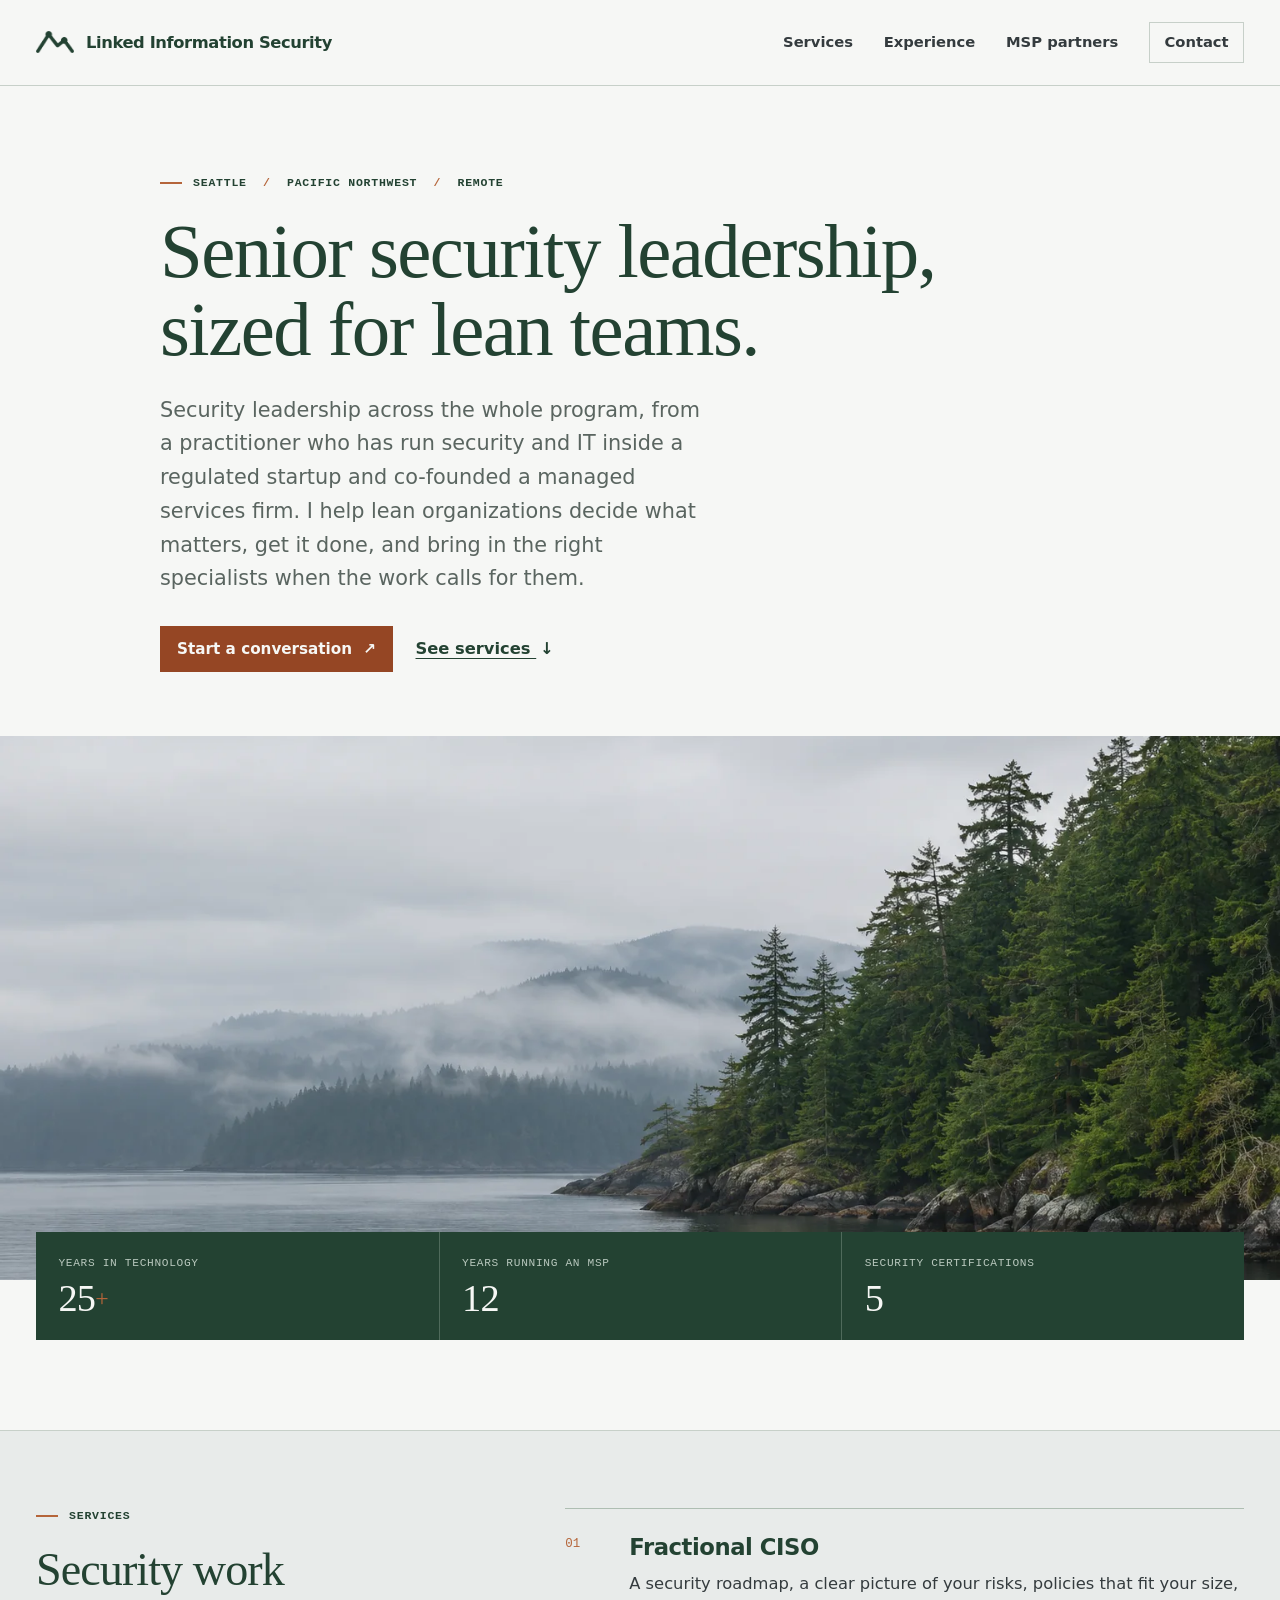
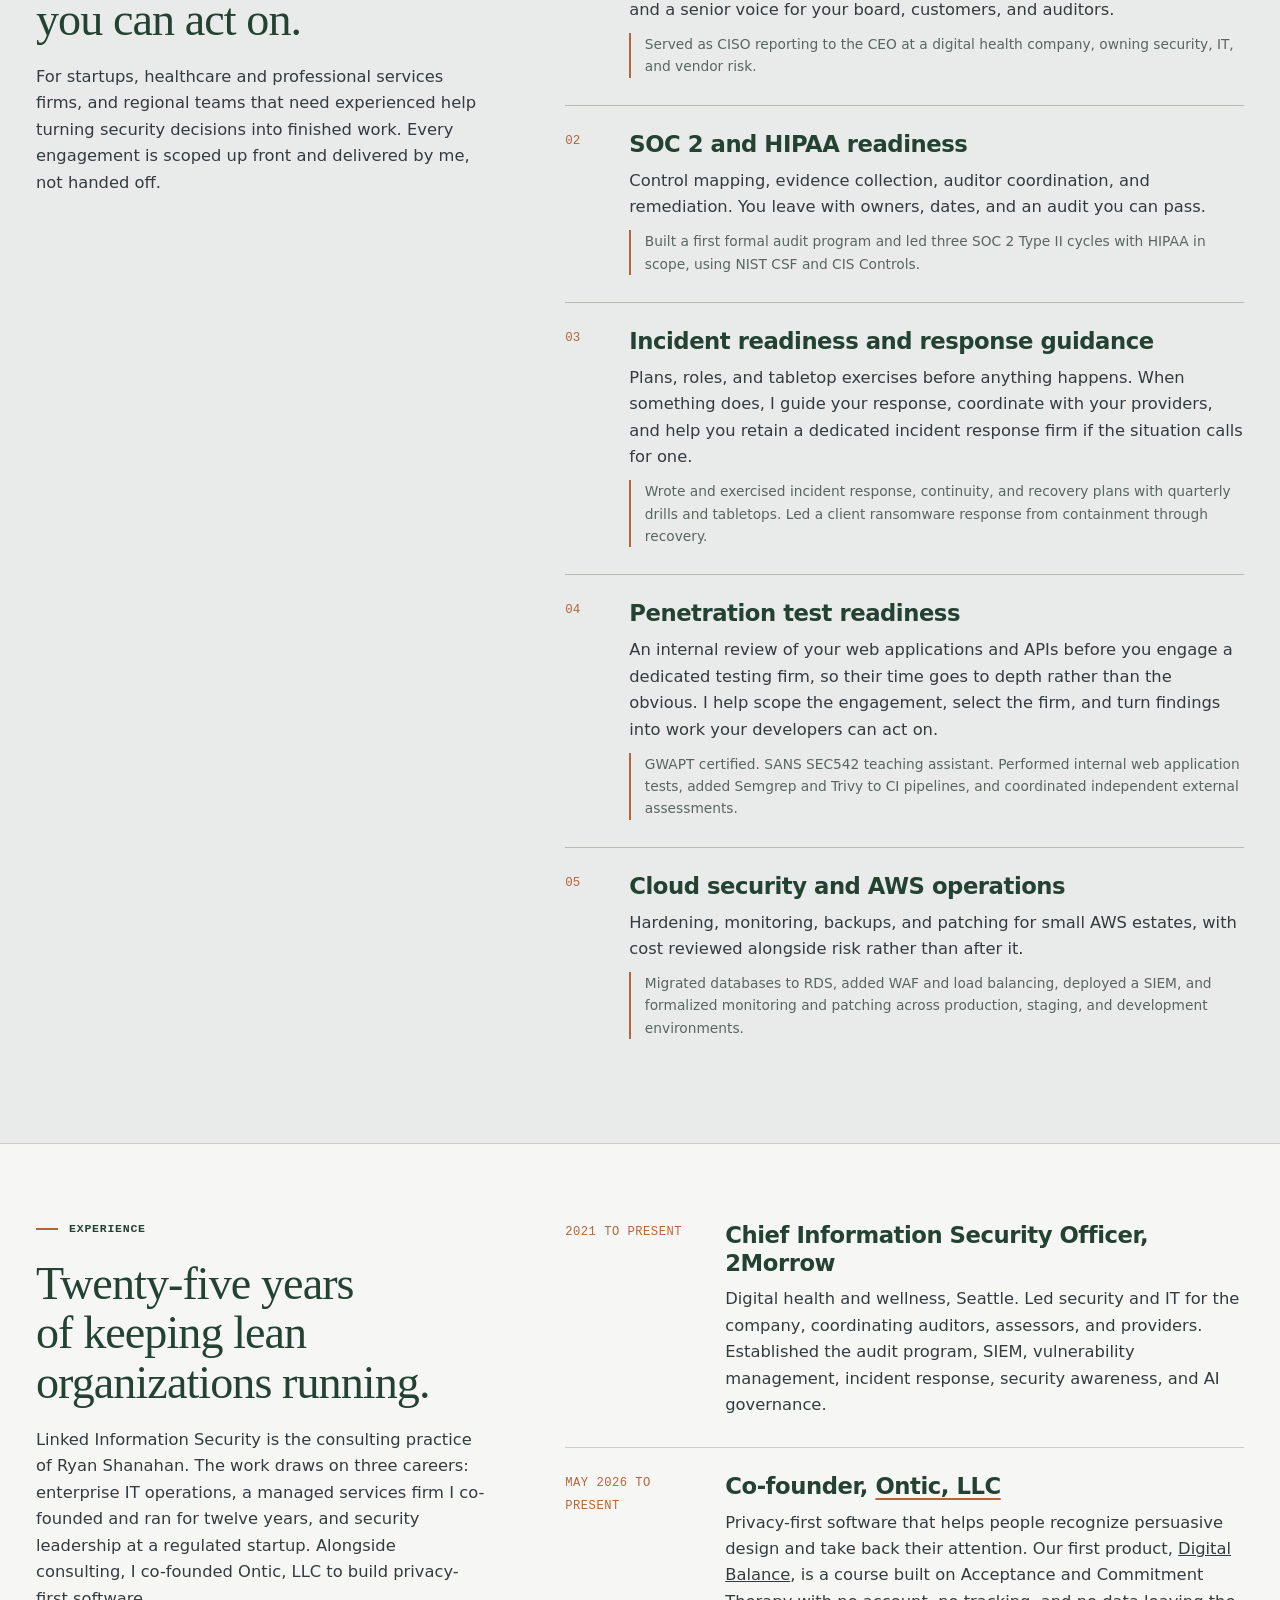
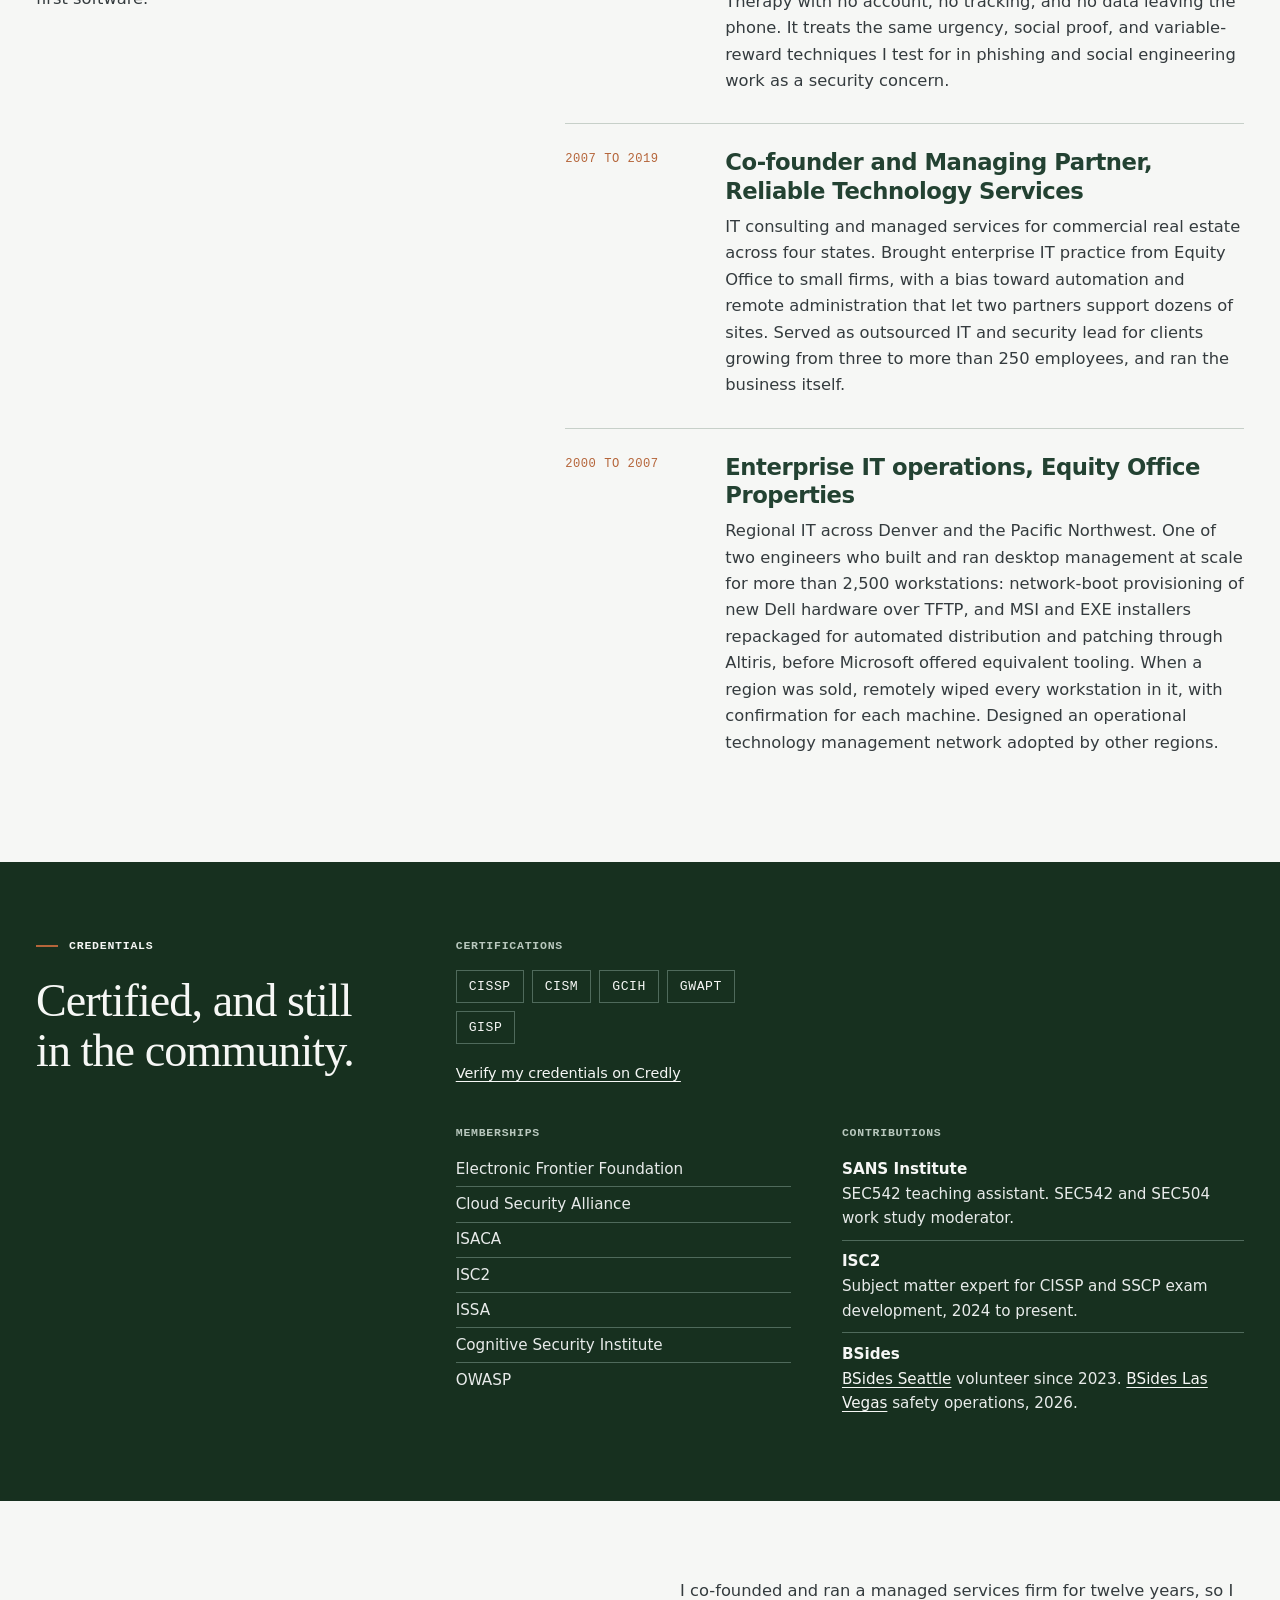
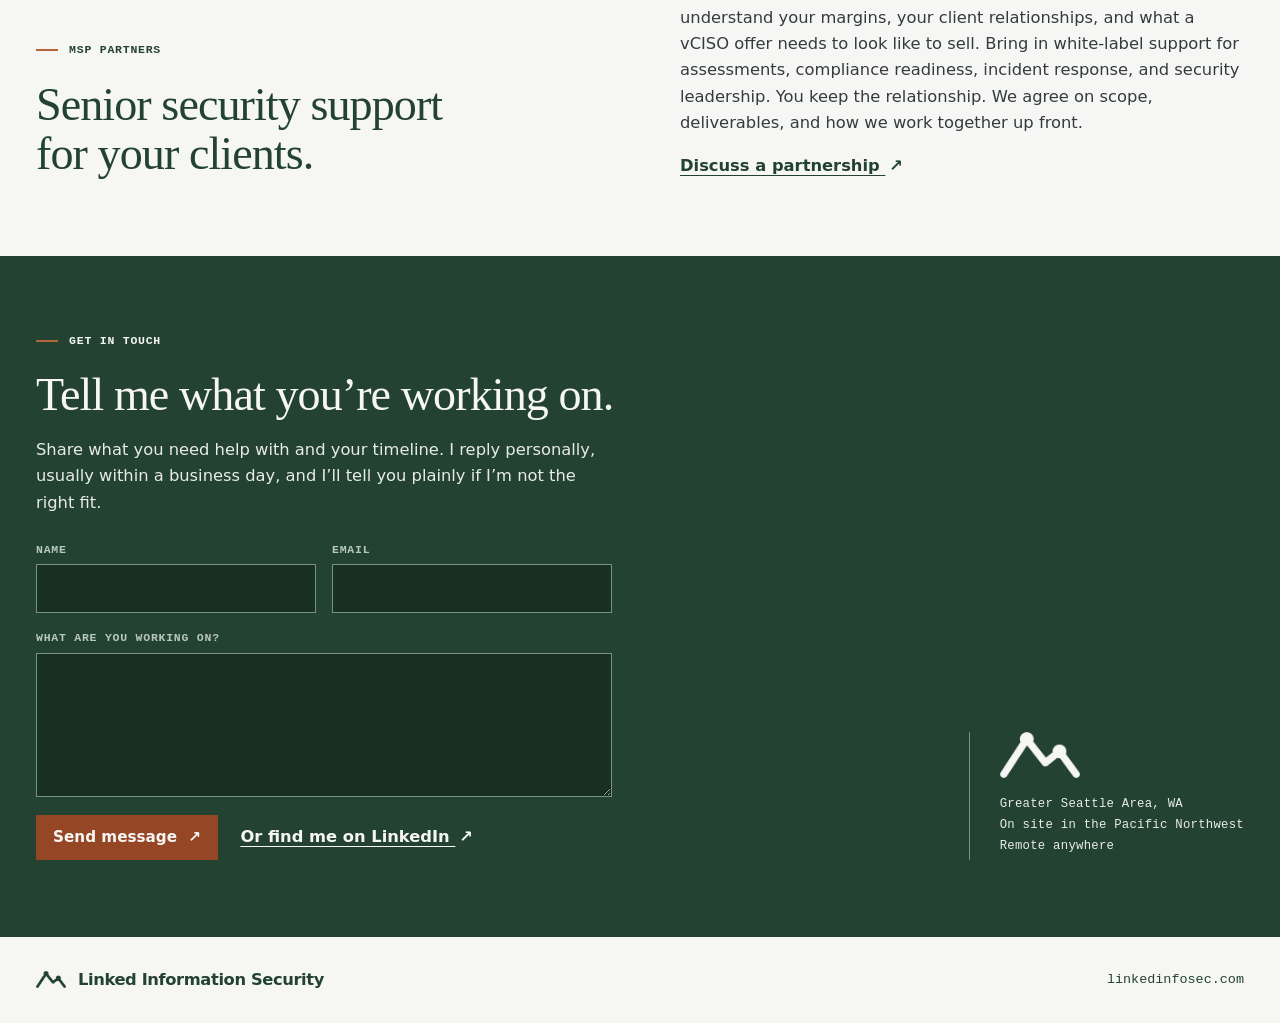
==== public/index.html @ 39cd72d7 "Simplify certifications note to a single Credly link Co-Authored-By: Claude Fable 5.1 <noreply@anthr" ====
<!doctype html>
<html lang="en">
<head>
  <meta charset="utf-8">
  <meta name="viewport" content="width=device-width, initial-scale=1">
  <meta name="theme-color" content="#F6F7F5">
  <title>Linked Information Security | Fractional CISO and Security Consulting, Seattle</title>
  <meta name="description" content="Fractional CISO, SOC 2 and HIPAA readiness, incident readiness, and security program guidance from Ryan Shanahan, a Seattle security leader with 25+ years in technology.">
  <meta property="og:type" content="website">
  <meta property="og:title" content="Linked Information Security">
  <meta property="og:description" content="Senior security leadership, sized for lean teams. Seattle and remote.">
  <link rel="icon" sizes="any" href="favicon.ico">
  <link rel="icon" type="image/png" sizes="32x32" href="assets/favicon-32.png">
  <link rel="stylesheet" href="assets/site.css">
</head>
<body>
  <a class="skip" href="#main">Skip to content</a>
  <header class="site-header">
    <div class="wrap header-inner">
      <a class="wordmark" href="./">
        <img src="assets/cascade-evergreen.png" width="38" height="22" alt="">
        <span>Linked Information Security</span>
      </a>
      <nav aria-label="Main navigation">
        <a href="#services">Services</a>
        <a href="#experience">Experience</a>
        <a href="#msp">MSP partners</a>
        <a class="nav-contact" href="#contact">Contact</a>
      </nav>
    </div>
  </header>

  <main id="main">
    <section class="hero" aria-labelledby="hero-heading">
      <div class="wrap hero-copy">
        <p class="eyebrow"><span aria-hidden="true"></span> Seattle <i>/</i> Pacific Northwest <i>/</i> Remote</p>
        <h1 id="hero-heading">Senior security leadership, sized for lean teams.</h1>
        <p class="lede">Security leadership across the whole program, from a practitioner who has run security and IT inside a regulated startup and co-founded a managed services firm. I help lean organizations decide what matters, get it done, and bring in the right specialists when the work calls for them.</p>
        <div class="hero-actions">
          <a class="button" href="#contact">Start a conversation <span aria-hidden="true">↗</span></a>
          <a class="text-link" href="#services">See services <span aria-hidden="true">↓</span></a>
        </div>
      </div>
      <figure class="hero-image">
        <img src="assets/puget-sound-768.webp"
             srcset="assets/puget-sound-768.webp 768w, assets/puget-sound-1536.webp 1536w"
             sizes="100vw"
             width="1536" height="1024" alt="" fetchpriority="high">
      </figure>
      <dl class="wrap proof" aria-label="Track record">
        <div><dt>Years in technology</dt><dd>25<i>+</i></dd></div>
        <div><dt>Years running an MSP</dt><dd>12</dd></div>
        <div><dt>Security certifications</dt><dd>5</dd></div>
      </dl>
    </section>

    <section class="services-band" id="services" aria-labelledby="services-heading">
      <div class="wrap section-layout">
        <div class="section-intro">
          <p class="eyebrow"><span aria-hidden="true"></span> Services</p>
          <h2 id="services-heading">Security work you can act on.</h2>
          <p>For startups, healthcare and professional services firms, and regional teams that need experienced help turning security decisions into finished work. Every engagement is scoped up front and delivered by me, not handed off.</p>
        </div>
        <ol class="services-list">
          <li>
            <h3>Fractional CISO</h3>
            <p>A security roadmap, a clear picture of your risks, policies that fit your size, and a senior voice for your board, customers, and auditors.</p>
            <p class="basis">Served as CISO reporting to the CEO at a digital health company, owning security, IT, and vendor risk.</p>
          </li>
          <li>
            <h3>SOC 2 and HIPAA readiness</h3>
            <p>Control mapping, evidence collection, auditor coordination, and remediation. You leave with owners, dates, and an audit you can pass.</p>
            <p class="basis">Built a first formal audit program and led three SOC 2 Type II cycles with HIPAA in scope, using NIST CSF and CIS Controls.</p>
          </li>
          <li>
            <h3>Incident readiness and response guidance</h3>
            <p>Plans, roles, and tabletop exercises before anything happens. When something does, I guide your response, coordinate with your providers, and help you retain a dedicated incident response firm if the situation calls for one.</p>
            <p class="basis">Wrote and exercised incident response, continuity, and recovery plans with quarterly drills and tabletops. Led a client ransomware response from containment through recovery.</p>
          </li>
          <li>
            <h3>Penetration test readiness</h3>
            <p>An internal review of your web applications and APIs before you engage a dedicated testing firm, so their time goes to depth rather than the obvious. I help scope the engagement, select the firm, and turn findings into work your developers can act on.</p>
            <p class="basis">GWAPT certified. SANS SEC542 teaching assistant. Performed internal web application tests, added Semgrep and Trivy to CI pipelines, and coordinated independent external assessments.</p>
          </li>
          <li>
            <h3>Cloud security and AWS operations</h3>
            <p>Hardening, monitoring, backups, and patching for small AWS estates, with cost reviewed alongside risk rather than after it.</p>
            <p class="basis">Migrated databases to RDS, added WAF and load balancing, deployed a SIEM, and formalized monitoring and patching across production, staging, and development environments.</p>
          </li>
        </ol>
      </div>
    </section>

    <section class="wrap experience" id="experience" aria-labelledby="experience-heading">
      <div class="section-intro">
        <p class="eyebrow"><span aria-hidden="true"></span> Experience</p>
        <h2 id="experience-heading">Twenty-five years of keeping lean organizations running.</h2>
        <p>Linked Information Security is the consulting practice of Ryan Shanahan. The work draws on three careers: enterprise IT operations, a managed services firm I co-founded and ran for twelve years, and security leadership at a regulated startup. Alongside consulting, I co-founded Ontic, LLC to build privacy-first software.</p>
      </div>
      <ol class="timeline">
        <li>
          <p class="when">2021 to present</p>
          <div>
            <h3>Chief Information Security Officer, 2Morrow</h3>
            <p>Digital health and wellness, Seattle. Led security and IT for the company, coordinating auditors, assessors, and providers. Established the audit program, SIEM, vulnerability management, incident response, security awareness, and AI governance.</p>
          </div>
        </li>
        <li>
          <p class="when">May 2026 to present</p>
          <div>
            <h3>Co-founder, <a href="https://onticllc.com" rel="noopener">Ontic, LLC</a></h3>
            <p>Privacy-first software that helps people recognize persuasive design and take back their attention. Our first product, <a href="https://digitalbalance.app" rel="noopener">Digital Balance</a>, is a course built on Acceptance and Commitment Therapy with no account, no tracking, and no data leaving the phone. It treats the same urgency, social proof, and variable-reward techniques I test for in phishing and social engineering work as a security concern.</p>
          </div>
        </li>
        <li>
          <p class="when">2007 to 2019</p>
          <div>
            <h3>Co-founder and Managing Partner, Reliable Technology Services</h3>
            <p>IT consulting and managed services for commercial real estate across four states. Brought enterprise IT practice from Equity Office to small firms, with a bias toward automation and remote administration that let two partners support dozens of sites. Served as outsourced IT and security lead for clients growing from three to more than 250 employees, and ran the business itself.</p>
          </div>
        </li>
        <li>
          <p class="when">2000 to 2007</p>
          <div>
            <h3>Enterprise IT operations, Equity Office Properties</h3>
            <p>Regional IT across Denver and the Pacific Northwest. One of two engineers who built and ran desktop management at scale for more than 2,500 workstations: network-boot provisioning of new Dell hardware over TFTP, and MSI and EXE installers repackaged for automated distribution and patching through Altiris, before Microsoft offered equivalent tooling. When a region was sold, remotely wiped every workstation in it, with confirmation for each machine. Designed an operational technology management network adopted by other regions.</p>
          </div>
        </li>
      </ol>
    </section>

    <section class="credentials-band" aria-labelledby="credentials-heading">
      <div class="wrap credentials-layout">
        <div>
          <p class="eyebrow"><span aria-hidden="true"></span> Credentials</p>
          <h2 id="credentials-heading">Certified, and still in the community.</h2>
        </div>
        <div class="cred-group">
          <h3>Certifications</h3>
          <ul class="cert-list">
            <li><a href="https://www.credly.com/badges/5b4a6128-ec48-49f2-bc08-ff6a4c8aec06" rel="noopener">CISSP</a></li>
            <li><a href="https://www.credly.com/badges/beb7a7a0-d832-4ff0-a9f7-72cf110f2b2a" rel="noopener">CISM</a></li>
            <li><a href="https://www.credly.com/badges/6c358a1e-0302-4c5b-aba1-588c520c3c6c" rel="noopener">GCIH</a></li>
            <li><a href="https://www.credly.com/badges/09670334-b47d-4747-98f2-a3bb9051fe07" rel="noopener">GWAPT</a></li>
            <li><a href="https://www.credly.com/badges/188cccbd-5099-43b4-8330-964e9f80f8c5" rel="noopener">GISP</a></li>
          </ul>
          <p><a href="https://www.credly.com/users/ryan-shanahan" rel="noopener">Verify my credentials on Credly</a></p>
        </div>
        <div class="cred-group memberships">
          <h3>Memberships</h3>
          <ul class="plain-list">
            <li>Electronic Frontier Foundation</li>
            <li>Cloud Security Alliance</li>
            <li>ISACA</li>
            <li>ISC2</li>
            <li>ISSA</li>
            <li>Cognitive Security Institute</li>
            <li>OWASP</li>
          </ul>
        </div>
        <div class="cred-group">
          <h3>Contributions</h3>
          <ul class="plain-list">
            <li><strong>SANS Institute</strong> SEC542 teaching assistant. SEC542 and SEC504 work study moderator.</li>
            <li><strong>ISC2</strong> Subject matter expert for CISSP and SSCP exam development, 2024 to present.</li>
            <li><strong>BSides</strong> <a href="https://www.bsidesseattle.com" rel="noopener">BSides Seattle</a> volunteer since 2023. <a href="https://bsideslv.org" rel="noopener">BSides Las Vegas</a> safety operations, 2026.</li>
          </ul>
        </div>
      </div>
    </section>

    <section class="wrap partner" id="msp" aria-labelledby="partner-heading">
      <div>
        <p class="eyebrow"><span aria-hidden="true"></span> MSP partners</p>
        <h2 id="partner-heading">Senior security support for your clients.</h2>
      </div>
      <div>
        <p>I co-founded and ran a managed services firm for twelve years, so I understand your margins, your client relationships, and what a vCISO offer needs to look like to sell. Bring in white-label support for assessments, compliance readiness, incident response, and security leadership. You keep the relationship. We agree on scope, deliverables, and how we work together up front.</p>
        <a class="text-link" href="#contact">Discuss a partnership <span aria-hidden="true">↗</span></a>
      </div>
    </section>

    <section class="contact" id="contact" aria-labelledby="contact-heading">
      <div class="wrap contact-inner">
        <div>
          <p class="eyebrow"><span aria-hidden="true"></span> Get in touch</p>
          <h2 id="contact-heading">Tell me what you’re working on.</h2>
          <p>Share what you need help with and your timeline. I reply personally, usually within a business day, and I’ll tell you plainly if I’m not the right fit.</p>
          <form class="contact-form" action="https://formspree.io/f/mbgowwow" method="POST">
            <div class="field-row">
              <label>Name <input type="text" name="name" autocomplete="name" required></label>
              <label>Email <input type="email" name="email" autocomplete="email" required></label>
            </div>
            <label>What are you working on? <textarea name="message" rows="5" required></textarea></label>
            <input type="text" name="_gotcha" class="gotcha" tabindex="-1" autocomplete="off" aria-hidden="true">
            <div class="hero-actions">
              <button class="button" type="submit">Send message <span aria-hidden="true">↗</span></button>
              <a class="text-link" href="https://www.linkedin.com/in/ryan-shanahan" rel="me noopener">Or find me on LinkedIn <span aria-hidden="true">↗</span></a>
            </div>
          </form>
        </div>
        <div class="contact-aside">
          <img src="assets/cascade-reversed.png" alt="" width="80" height="46" loading="lazy">
          <p>Greater Seattle Area, WA<br>On site in the Pacific Northwest<br>Remote anywhere</p>
        </div>
      </div>
    </section>
  </main>

  <footer class="site-footer">
    <div class="wrap footer-inner">
      <a class="wordmark" href="./">
        <img src="assets/cascade-evergreen.png" width="30" height="17" alt="" loading="lazy">
        <span>Linked Information Security</span>
      </a>
      <a class="footer-domain" href="./">linkedinfosec.com</a>
    </div>
  </footer>
</body>
</html>
---- public/assets/site.css ----
:root {
  color-scheme: light;
  --evergreen: #234232;
  --deep: #17301f;
  --basalt: #343b3e;
  --slate: #5a6560;
  --mist: #e8ebea;
  --paper: #f6f7f5;
  --cedar: #b5653a;
  --dark-cedar: #954624;
  --line: #c7d0c9;
  --line-dark: #4f6a5b;
  --serif: "Iowan Old Style", "Palatino Linotype", "Book Antiqua", Palatino, "Source Serif 4", Georgia, serif;
  --sans: "Source Sans 3", "Source Sans Pro", system-ui, sans-serif;
  --mono: "IBM Plex Mono", ui-monospace, SFMono-Regular, Consolas, monospace;
}
*, *::before, *::after { box-sizing: border-box; }
html { scroll-behavior: smooth; }
body {
  margin: 0;
  background: var(--paper);
  color: var(--basalt);
  font: 1.02rem/1.62 var(--sans);
  -webkit-font-smoothing: antialiased;
}
a { color: inherit; }
a:focus-visible { outline: 3px solid var(--dark-cedar); outline-offset: 5px; }
img { display: block; max-width: 100%; }
p, h1, h2, h3, figure, dl, dd, ol, ul { margin: 0; }
ol, ul { padding: 0; list-style: none; }
h1, h2, h3 { color: var(--evergreen); }
h1, h2 { font: 400 1em/1 var(--serif); letter-spacing: -.02em; text-wrap: balance; }
h1 { font-size: clamp(2.9rem, 6vw, 5.4rem); line-height: 1.02; }
h2 { font-size: clamp(2rem, 3.6vw, 3.3rem); line-height: 1.08; }
h3 { font: 650 clamp(1.18rem, 1.9vw, 1.42rem)/1.25 var(--sans); letter-spacing: -.02em; }
section[id] { scroll-margin-top: 1.4rem; }
.wrap { width: min(100% - 4.5rem, 82rem); margin-inline: auto; }
.skip {
  position: absolute;
  z-index: 2;
  inset: .75rem auto auto .75rem;
  padding: .5rem .85rem;
  background: var(--paper);
  transform: translateY(-160%);
}
.skip:focus { transform: none; }

/* Header */
.site-header { border-bottom: 1px solid var(--line); }
.header-inner, .footer-inner {
  min-height: 5.3rem;
  display: flex;
  justify-content: space-between;
  align-items: center;
  gap: 1.25rem;
}
.wordmark {
  display: inline-flex;
  align-items: center;
  gap: .75rem;
  color: var(--evergreen);
  font-weight: 650;
  letter-spacing: -.024em;
  text-decoration: none;
  line-height: 1.17;
}
.wordmark img { flex: none; object-fit: contain; }
nav { display: flex; gap: clamp(.9rem, 2.4vw, 2.1rem); align-items: center; }
nav a { text-decoration: none; font-size: .92rem; font-weight: 600; white-space: nowrap; }
nav a:hover, .footer-domain:hover { text-decoration: underline; text-underline-offset: .28em; }
.nav-contact { border: 1px solid var(--line); padding: .47rem .9rem; }

/* Shared */
.eyebrow {
  display: flex;
  align-items: center;
  gap: .72rem;
  color: var(--evergreen);
  font: 600 .72rem/1.4 var(--mono);
  letter-spacing: .065em;
  text-transform: uppercase;
  margin-bottom: 1.35rem;
}
.eyebrow > span { flex: 0 0 1.35rem; height: 2px; background: var(--cedar); }
.eyebrow i { font-style: normal; color: var(--cedar); padding-inline: .3rem; }
.lede { max-width: 34rem; margin-top: 1.5rem; font-size: clamp(1.08rem, 1.7vw, 1.3rem); color: var(--slate); }
.hero-actions { display: flex; gap: .8rem 1.4rem; flex-wrap: wrap; align-items: center; margin-top: 1.9rem; }
.button {
  display: inline-flex;
  align-items: center;
  gap: .7rem;
  width: max-content;
  padding: .83rem 1.07rem;
  background: var(--dark-cedar);
  color: var(--paper);
  font-size: .95rem;
  font-weight: 650;
  line-height: 1.25;
  text-decoration: none;
}
.button:hover { background: #73341a; }
.text-link { color: var(--evergreen); font-weight: 650; text-underline-offset: .26em; }
.text-link span { display: inline-block; padding-left: .24rem; }
.section-intro p:last-child { margin-top: 1.2rem; max-width: 30rem; }

/* Hero */
.hero { padding-top: clamp(3rem, 7vw, 6rem); }
.hero-copy { max-width: 60rem; padding-bottom: clamp(2.5rem, 5vw, 4rem); }
.hero-image { position: relative; height: clamp(16rem, 44vw, 34rem); background: var(--mist); }
.hero-image img { width: 100%; height: 100%; object-fit: cover; object-position: 66% 55%; }
.proof {
  display: grid;
  grid-template-columns: repeat(3, 1fr);
  margin-top: clamp(-3rem, -5vw, -4.5rem);
  position: relative;
  background: var(--evergreen);
  color: var(--paper);
}
.proof > div { padding: 1.5rem 1.4rem 1.4rem; border-left: 1px solid var(--line-dark); }
.proof > div:first-child { border-left: 0; }
.proof dt { font: 500 .7rem/1.4 var(--mono); letter-spacing: .06em; text-transform: uppercase; color: #b9c8be; }
.proof dd { margin-top: .5rem; font: 400 clamp(1.9rem, 3vw, 2.7rem)/1 var(--serif); letter-spacing: -.02em; }
.proof i { font-style: normal; color: var(--cedar); font-size: .62em; vertical-align: .22em; }

/* Services */
.services-band { margin-top: clamp(3.5rem, 7vw, 6rem); border-block: 1px solid var(--line); background: var(--mist); }
.section-layout { display: grid; grid-template-columns: .8fr 1.2fr; gap: clamp(2rem, 6vw, 6.25rem); padding-block: clamp(3rem, 6vw, 5.5rem); }
.section-layout .section-intro { position: sticky; top: 2rem; align-self: start; }
.services-list { counter-reset: svc; }
.services-list li {
  counter-increment: svc;
  display: grid;
  grid-template-columns: 3rem 1fr;
  column-gap: 1rem;
  border-top: 1px solid #aebeb2;
  padding-block: 1.5rem 1.7rem;
}
.services-list li::before {
  content: counter(svc, decimal-leading-zero);
  grid-row: 1 / span 3;
  font: 500 .78rem/1.9 var(--mono);
  color: var(--cedar);
}
.services-list p { margin-top: .6rem; }
.basis { font-size: .86rem; color: var(--slate); border-left: 2px solid var(--cedar); padding-left: .85rem; margin-top: .9rem; }

/* Experience */
.experience { padding-block: clamp(3rem, 6vw, 5.5rem); display: grid; grid-template-columns: .8fr 1.2fr; gap: clamp(2rem, 6vw, 6.25rem); }
.timeline li { display: grid; grid-template-columns: 8.5rem 1fr; gap: 1rem 1.5rem; border-top: 1px solid var(--line); padding-block: 1.5rem 1.8rem; }
.timeline li:first-child { border-top: 0; padding-top: 0; }
.when { font: 500 .76rem/1.9 var(--mono); letter-spacing: .04em; color: var(--cedar); text-transform: uppercase; }
.timeline div p { margin-top: .55rem; }

/* Credentials */
.credentials-band { background: var(--deep); color: var(--mist); }
.credentials-layout { display: grid; grid-template-columns: 1.1fr 1fr 1.2fr; gap: 2.5rem clamp(2rem, 4vw, 4rem); padding-block: clamp(3rem, 6vw, 5rem); align-items: start; }
.credentials-band .eyebrow, .credentials-band h2, .credentials-band h3 { color: var(--paper); }
.cred-group h3 { font: 600 .72rem/1.4 var(--mono); letter-spacing: .065em; text-transform: uppercase; color: #b9c8be; margin-bottom: 1rem; }
.cert-list { display: flex; flex-wrap: wrap; gap: .5rem; }
.cert-list li { font: 500 .82rem/1 var(--mono); border: 1px solid var(--line-dark); letter-spacing: .04em; }
.cert-list a { display: block; padding: .55rem .75rem; text-decoration: none; }
.cert-list a:hover { background: var(--evergreen); }
.cred-group > p { margin-top: 1.1rem; font-size: .9rem; color: #b9c8be; }
.plain-list li { padding-block: .55rem; border-top: 1px solid var(--line-dark); font-size: .95rem; }
.plain-list li:first-child { border-top: 0; padding-top: 0; }
.plain-list strong { display: block; color: var(--paper); font-weight: 650; }
.memberships { grid-column: 2; }
.memberships li { padding-block: .3rem; }
.credentials-band a { color: var(--paper); text-underline-offset: .22em; }
.timeline h3 a { text-decoration-color: var(--cedar); text-underline-offset: .18em; }

/* Partners */
.partner { display: grid; grid-template-columns: 1fr 1fr; gap: 1.8rem 5rem; align-items: end; padding-block: clamp(3rem, 6vw, 5.5rem); }
.partner p:not(.eyebrow) { margin-bottom: 1rem; max-width: 36rem; }

/* Contact */
.contact { background: var(--evergreen); color: var(--mist); }
.contact-inner { display: grid; grid-template-columns: 1fr auto; align-items: end; gap: 2.25rem; padding-block: clamp(3rem, 6vw, 5.5rem); }
.contact .eyebrow, .contact h2, .contact .text-link { color: var(--paper); }
.contact h2 { text-wrap: initial; }
.contact p:not(.eyebrow) { max-width: 35rem; margin-top: 1.05rem; }
.contact .button:focus-visible, .contact .text-link:focus-visible { outline-color: var(--paper); }
.contact-form { margin-top: 1.6rem; max-width: 36rem; }
.contact-form label { display: block; font: 600 .72rem/1.4 var(--mono); letter-spacing: .065em; text-transform: uppercase; color: #b9c8be; }
.contact-form .field-row { display: grid; grid-template-columns: 1fr 1fr; gap: 1rem; }
.contact-form input, .contact-form textarea {
  display: block;
  width: 100%;
  margin: .4rem 0 1.1rem;
  padding: .7rem .8rem;
  border: 1px solid #799187;
  border-radius: 0;
  background: var(--deep);
  color: var(--paper);
  font: 1rem/1.5 var(--sans);
}
.contact-form input:focus-visible, .contact-form textarea:focus-visible { outline: 3px solid var(--cedar); outline-offset: 2px; }
.contact-form textarea { resize: vertical; }
.contact-form .button { border: 0; cursor: pointer; font-family: inherit; }
.contact-form .hero-actions { margin-top: .4rem; }
.gotcha { position: absolute; left: -9999px; }
.contact-aside { border-left: 1px solid #799187; padding-left: 1.85rem; padding-bottom: .2rem; }
.contact-aside p { font: 500 .77rem/1.7 var(--mono); letter-spacing: .02em; margin-top: 1rem; }

/* Footer */
.footer-inner { min-height: 5.35rem; }
.footer-domain { color: var(--evergreen); font: 500 .84rem var(--mono); text-decoration: none; }

/* Error page */
.error-page { min-height: 70vh; display: grid; align-items: center; padding-block: 3rem; }
.error-page .button { margin-top: 1.4rem; }
.error-code { margin-top: 2rem; }

@media (max-width: 900px) {
  .wrap { width: calc(100% - 2.75rem); }
  .section-layout, .experience, .credentials-layout { grid-template-columns: 1fr; }
  .memberships { grid-column: auto; }
  .section-layout .section-intro { position: static; }
  .section-intro h2 { text-wrap: initial; }
  .partner { gap: 1.5rem; }
  .contact-inner { grid-template-columns: 1fr; align-items: start; }
  .contact-form .field-row { grid-template-columns: 1fr; gap: 0; }
  .contact-aside { border-left: 0; border-top: 1px solid #799187; padding: 1.25rem 0 0; }
  .contact-aside img { width: 54px; height: auto; }
}
@media (max-width: 600px) {
  .wrap { width: calc(100% - 2rem); }
  .header-inner { display: grid; gap: .85rem; padding-block: .9rem; }
  nav { gap: 1.25rem; flex-wrap: wrap; }
  .nav-contact { padding: 0; border: 0; }
  .hero h1 { font-size: clamp(2.5rem, 11vw, 3.2rem); }
  .proof { grid-template-columns: 1fr; margin-top: -2rem; }
  .proof > div { border-left: 0; border-top: 1px solid var(--line-dark); }
  .proof > div:first-child { border-top: 0; }
  .services-list li { grid-template-columns: 2.2rem 1fr; }
  .timeline li { grid-template-columns: 1fr; gap: .25rem; }
  .partner { grid-template-columns: 1fr; }
  .footer-inner { display: grid; align-content: center; gap: .5rem; padding-block: 1rem; }
}
@media (prefers-reduced-motion: reduce) { html { scroll-behavior: auto; } }
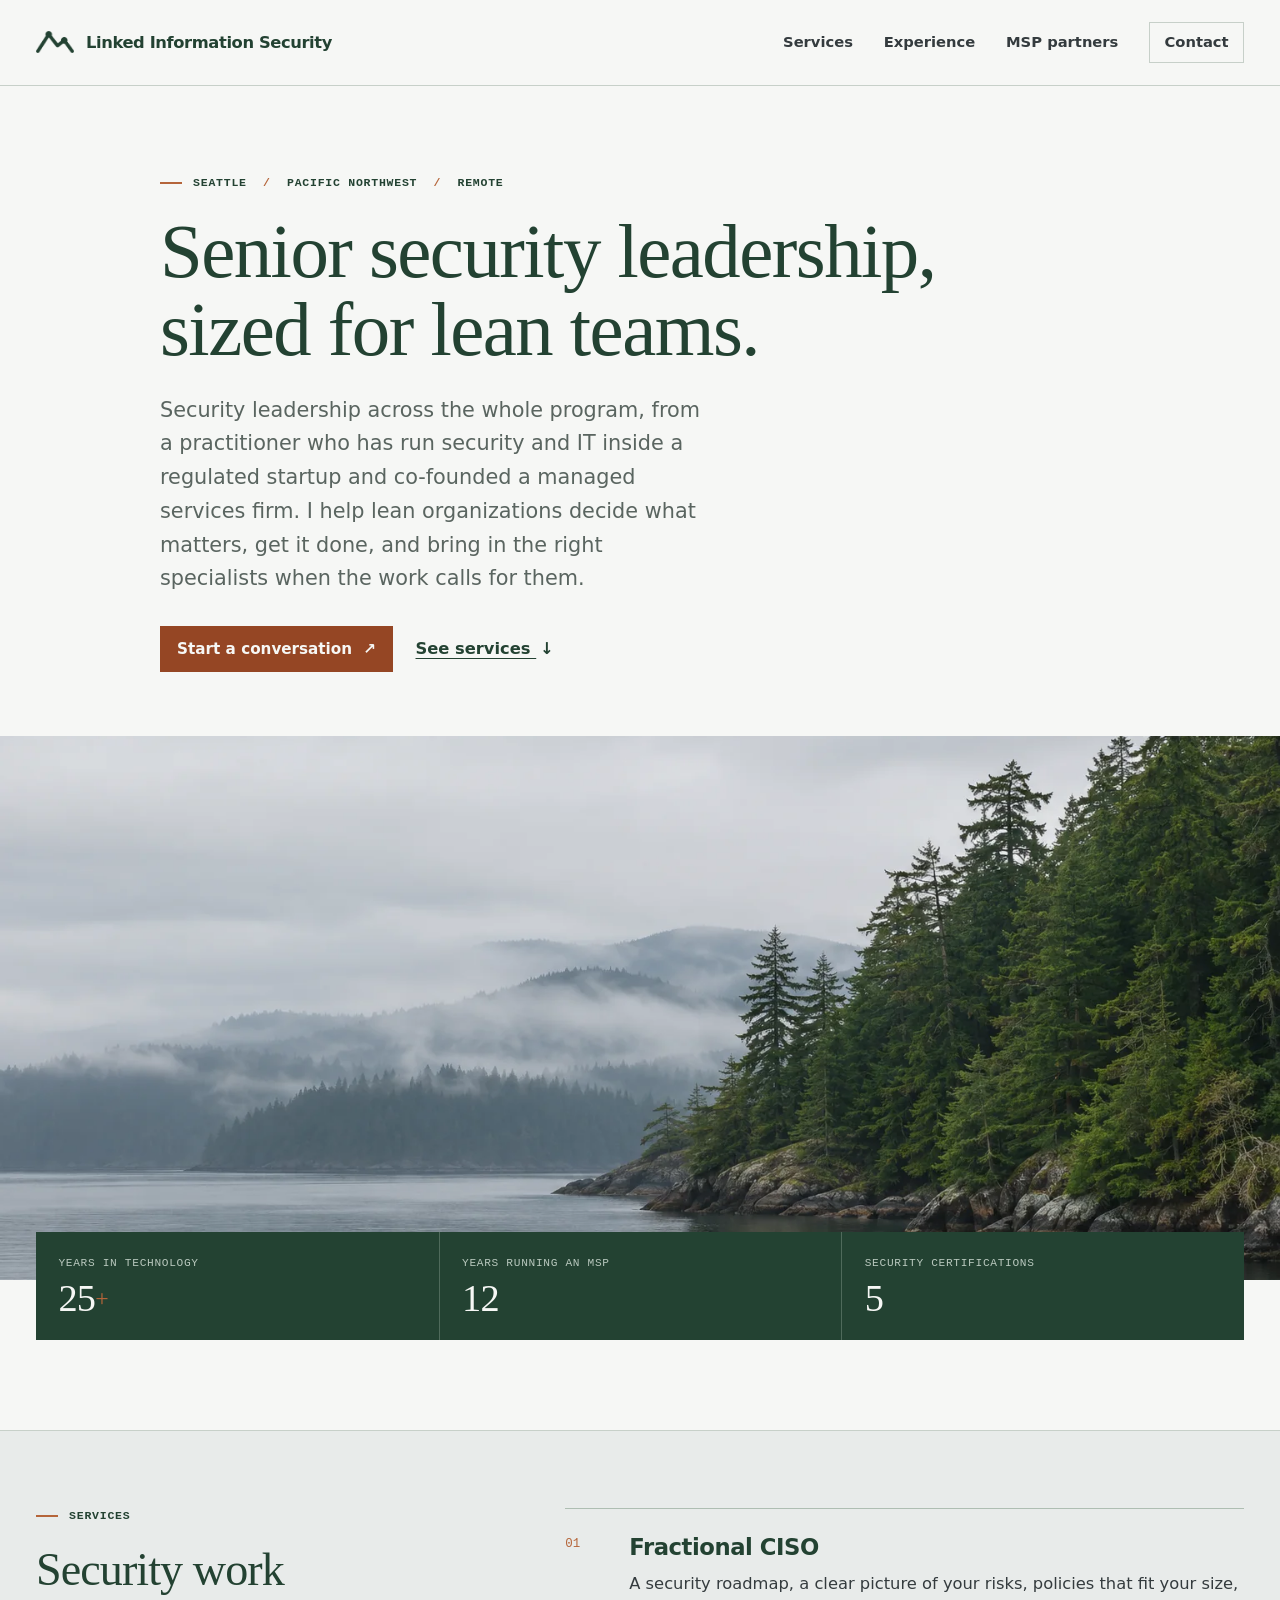
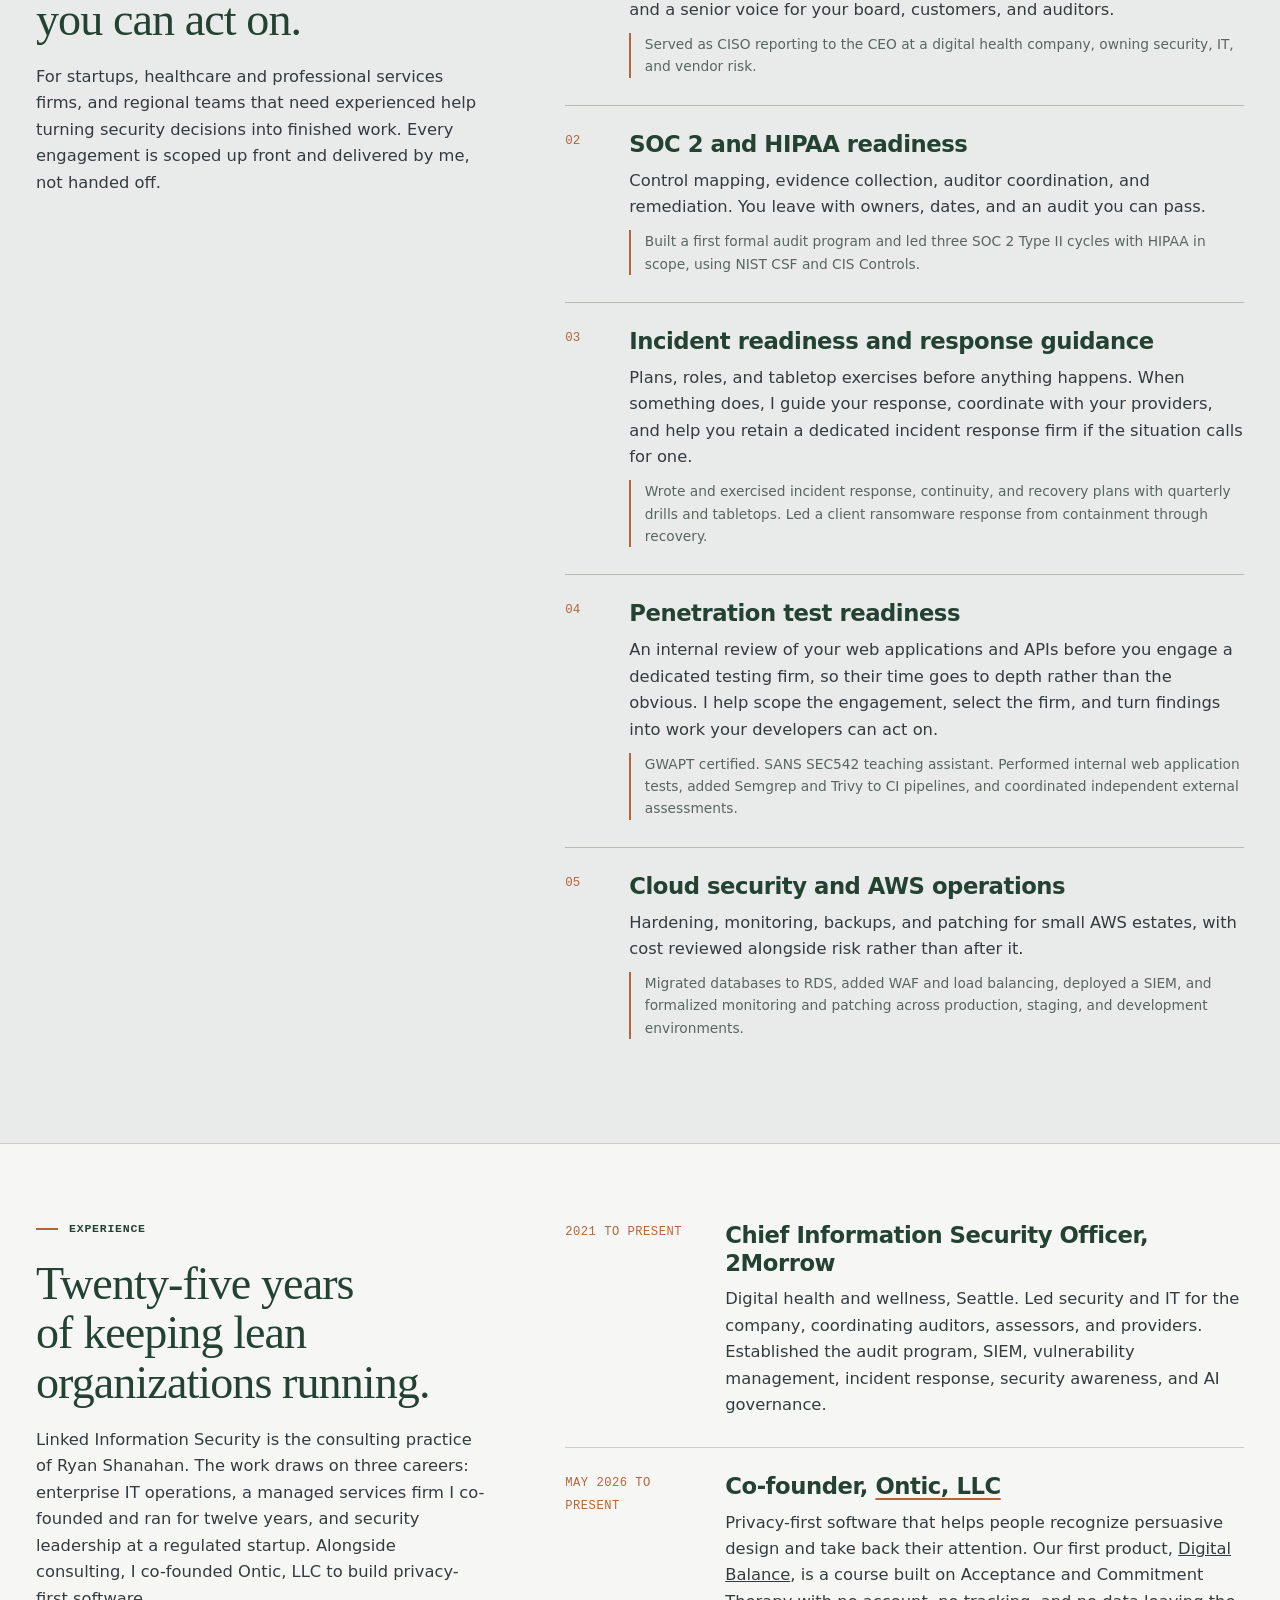
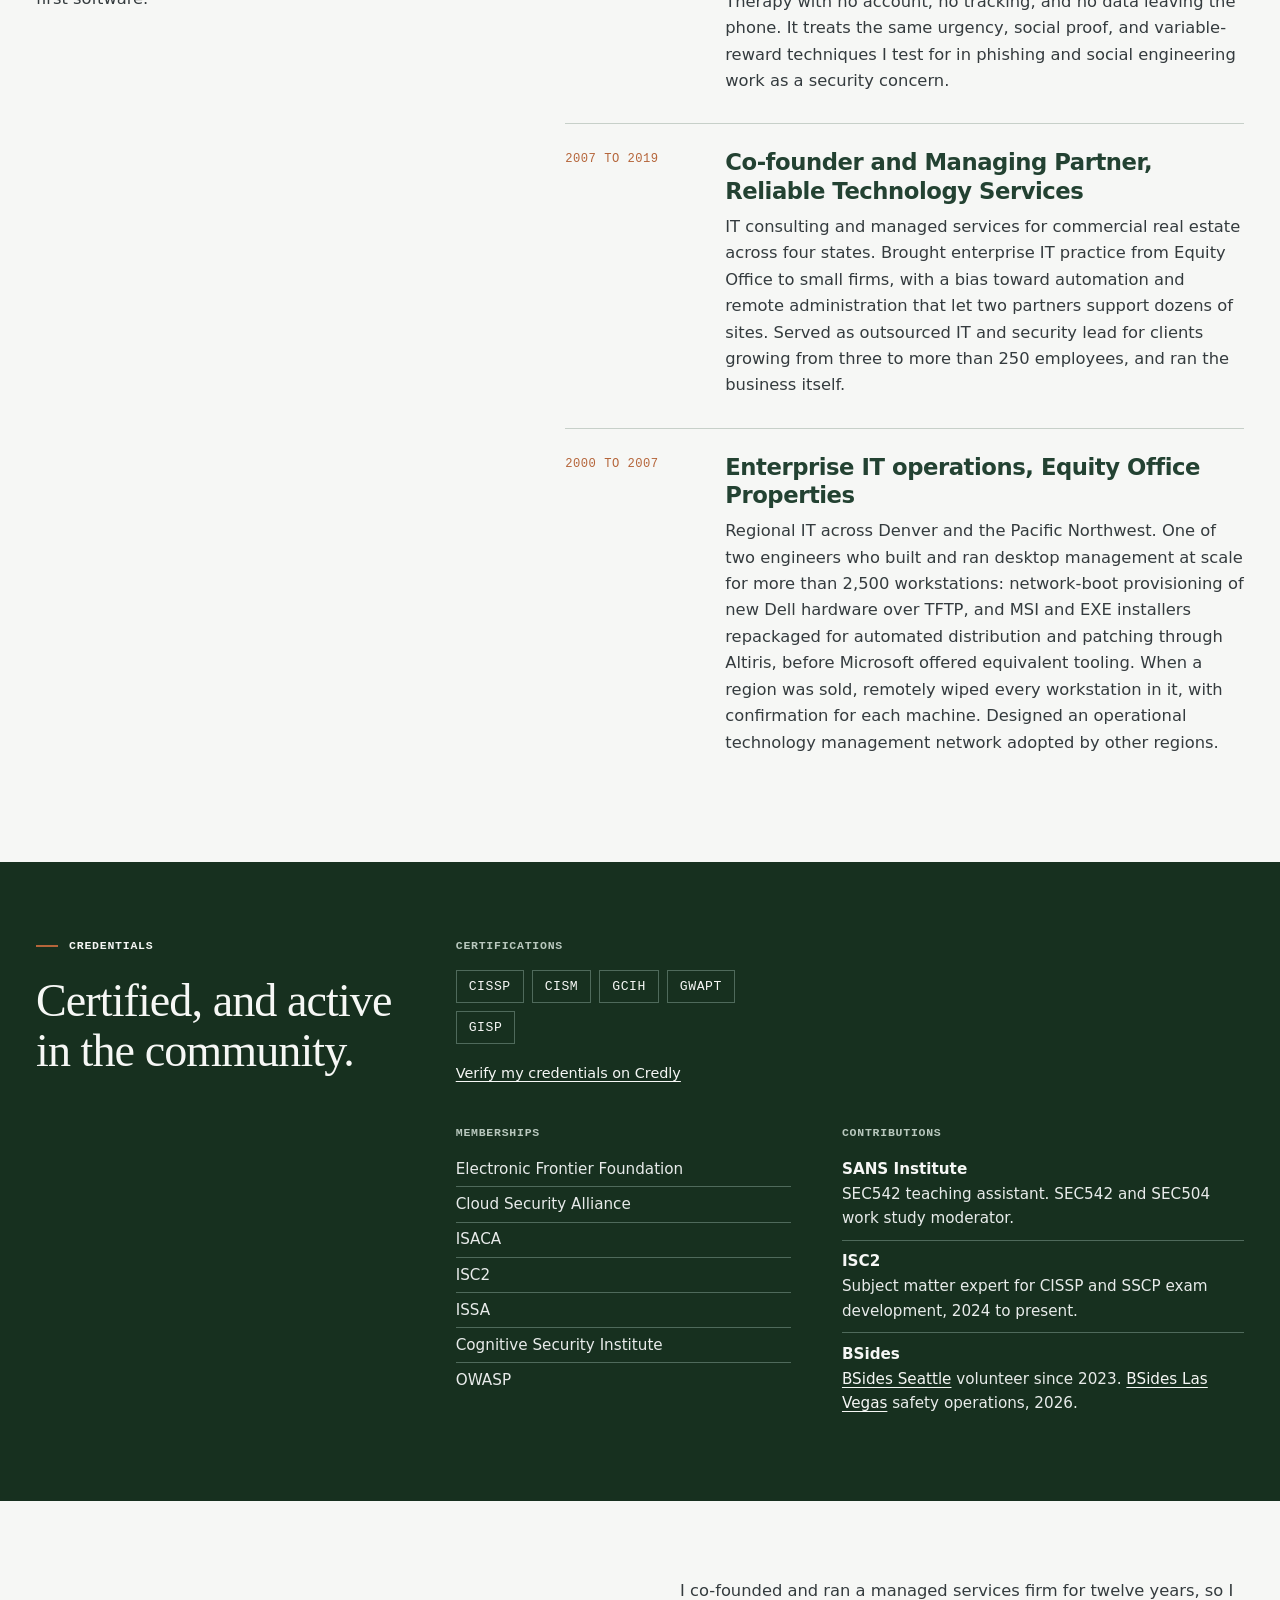
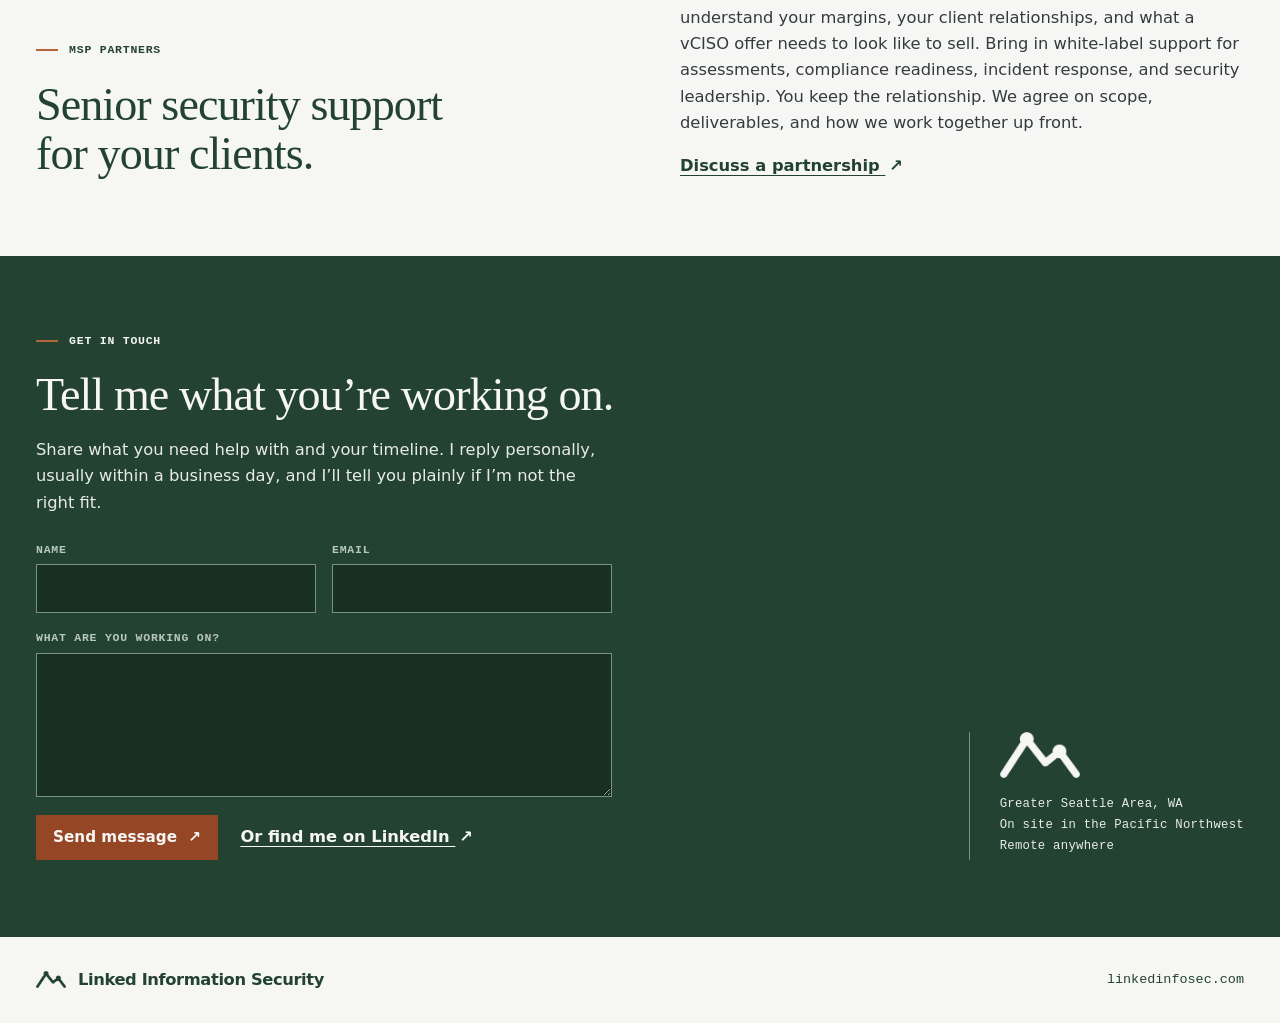
==== commit b716ab55: "Reword credentials heading Co-Authored-By: Claude Fable 5.1 <noreply@anthropic.com>" ====
--- a/public/index.html
+++ b/public/index.html
@@ -133,7 +133,7 @@
       <div class="wrap credentials-layout">
         <div>
           <p class="eyebrow"><span aria-hidden="true"></span> Credentials</p>
-          <h2 id="credentials-heading">Certified, and still in the community.</h2>
+          <h2 id="credentials-heading">Certified, and active in the community.</h2>
         </div>
         <div class="cred-group">
           <h3>Certifications</h3>
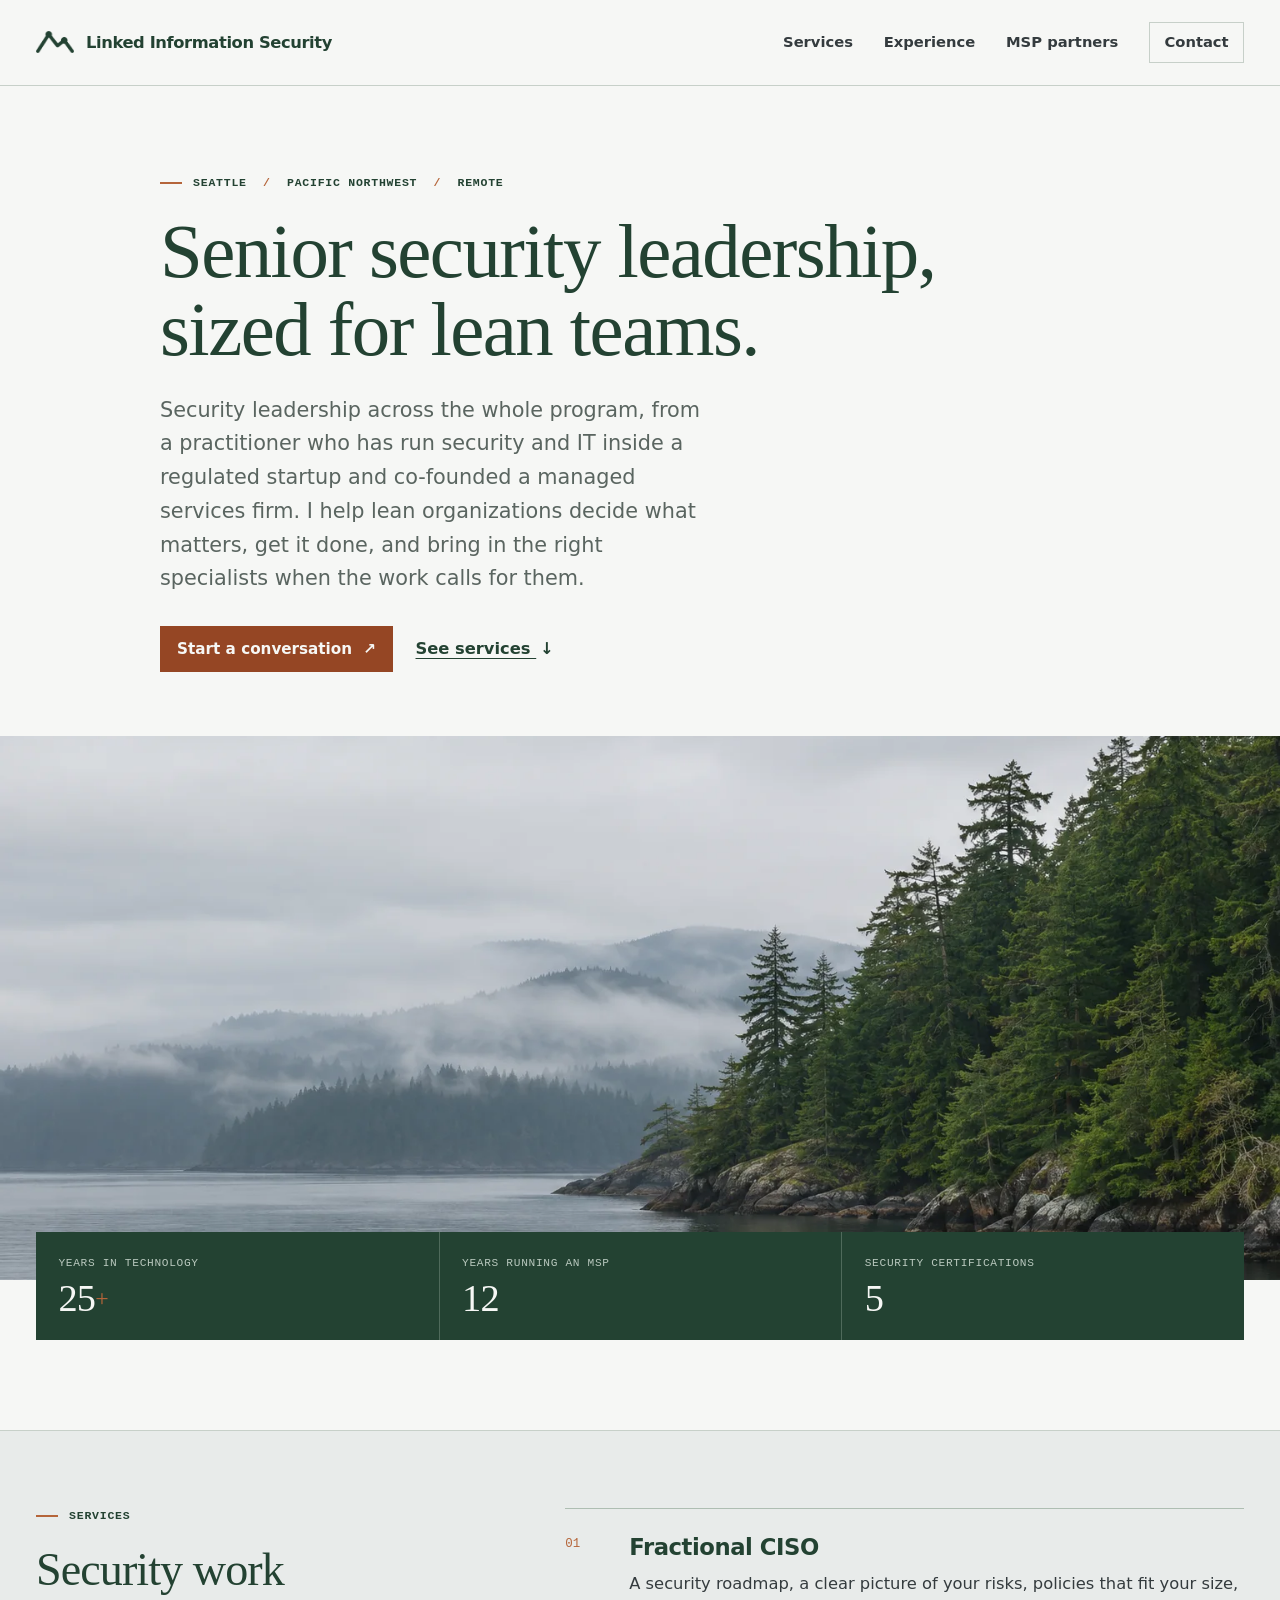
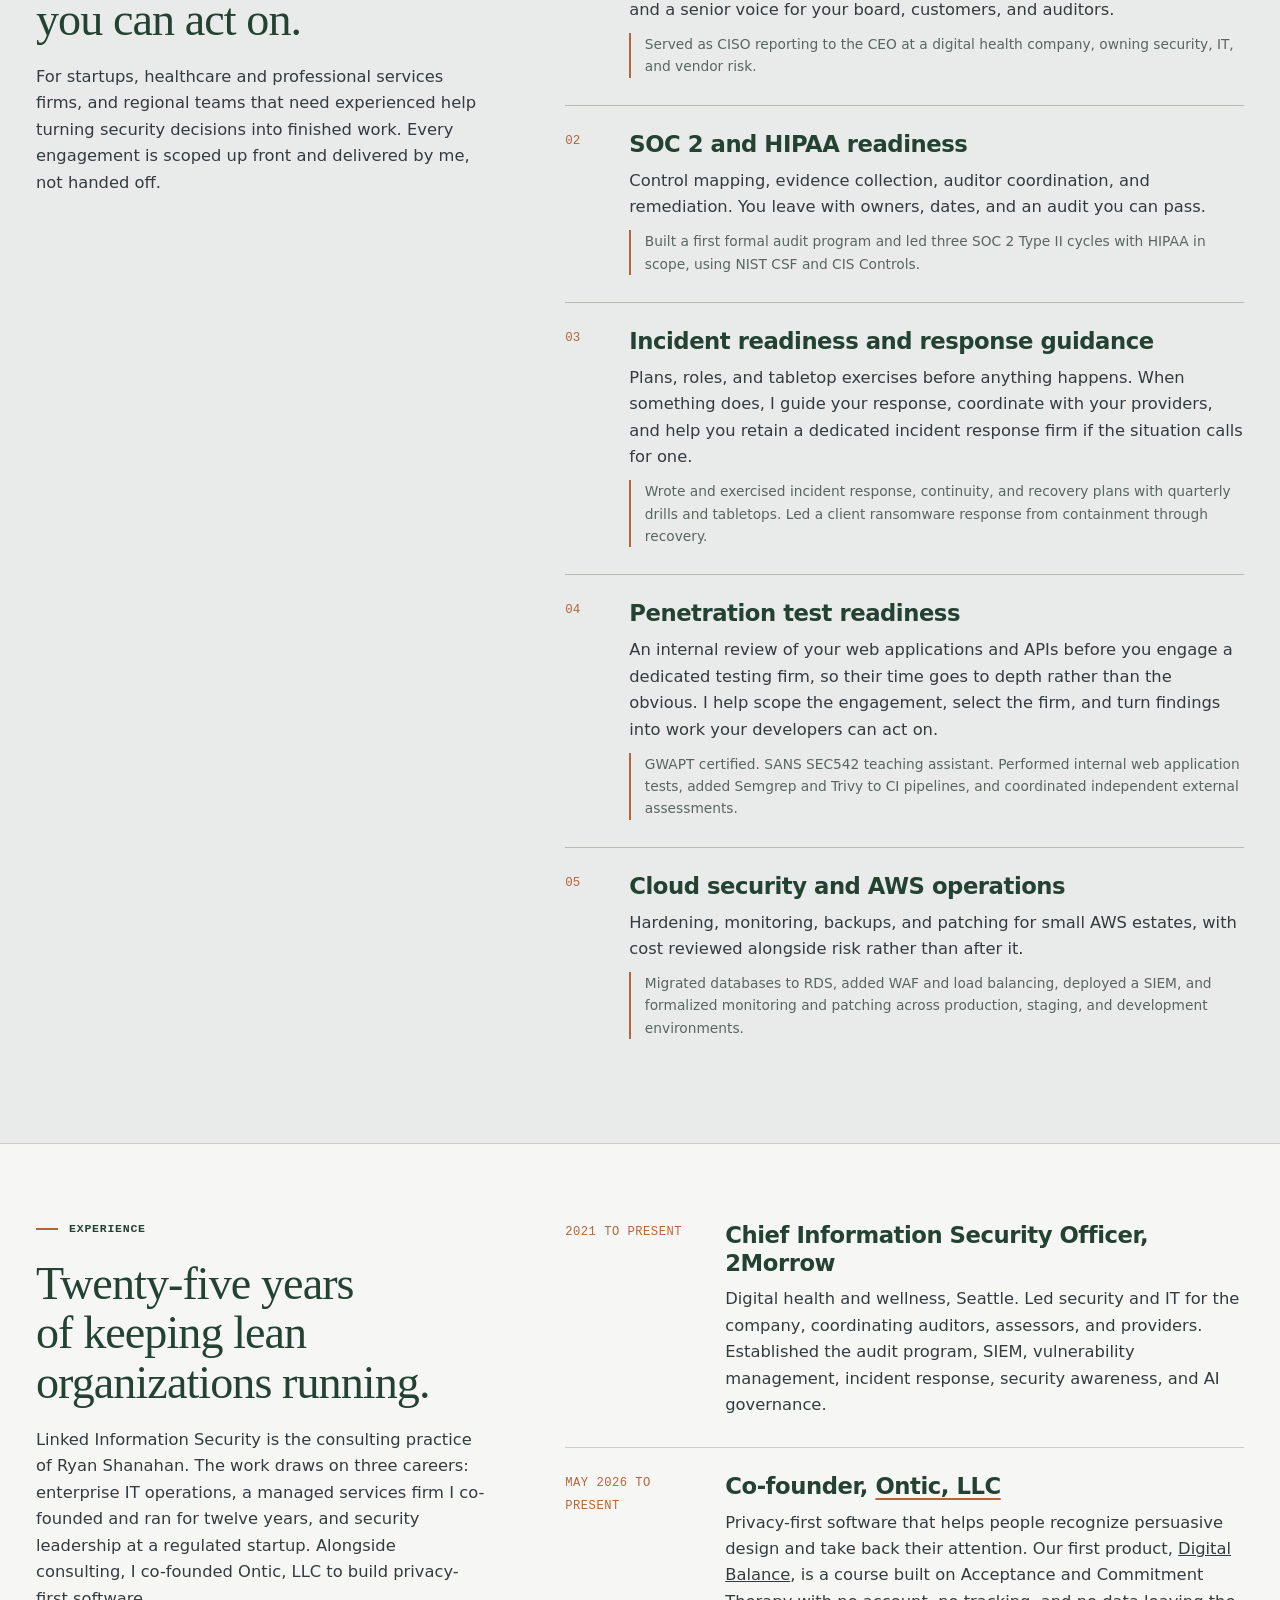
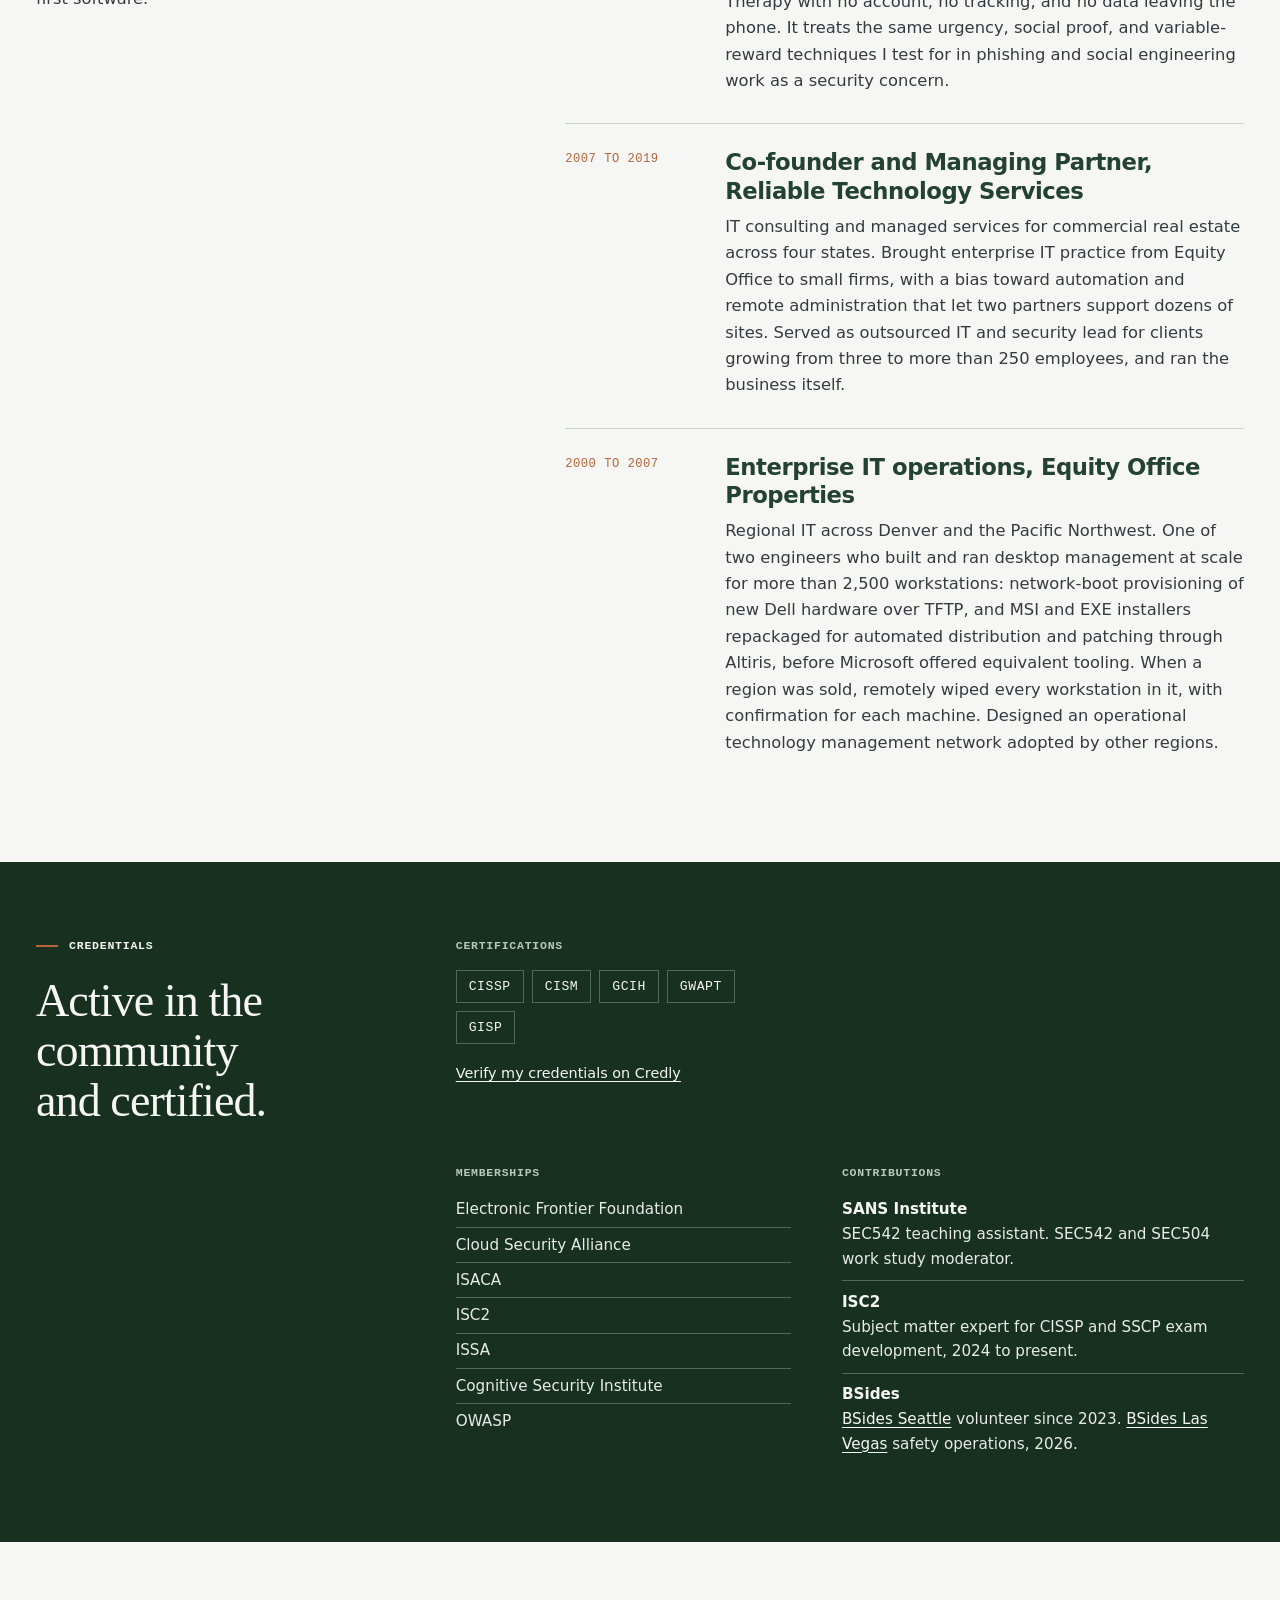
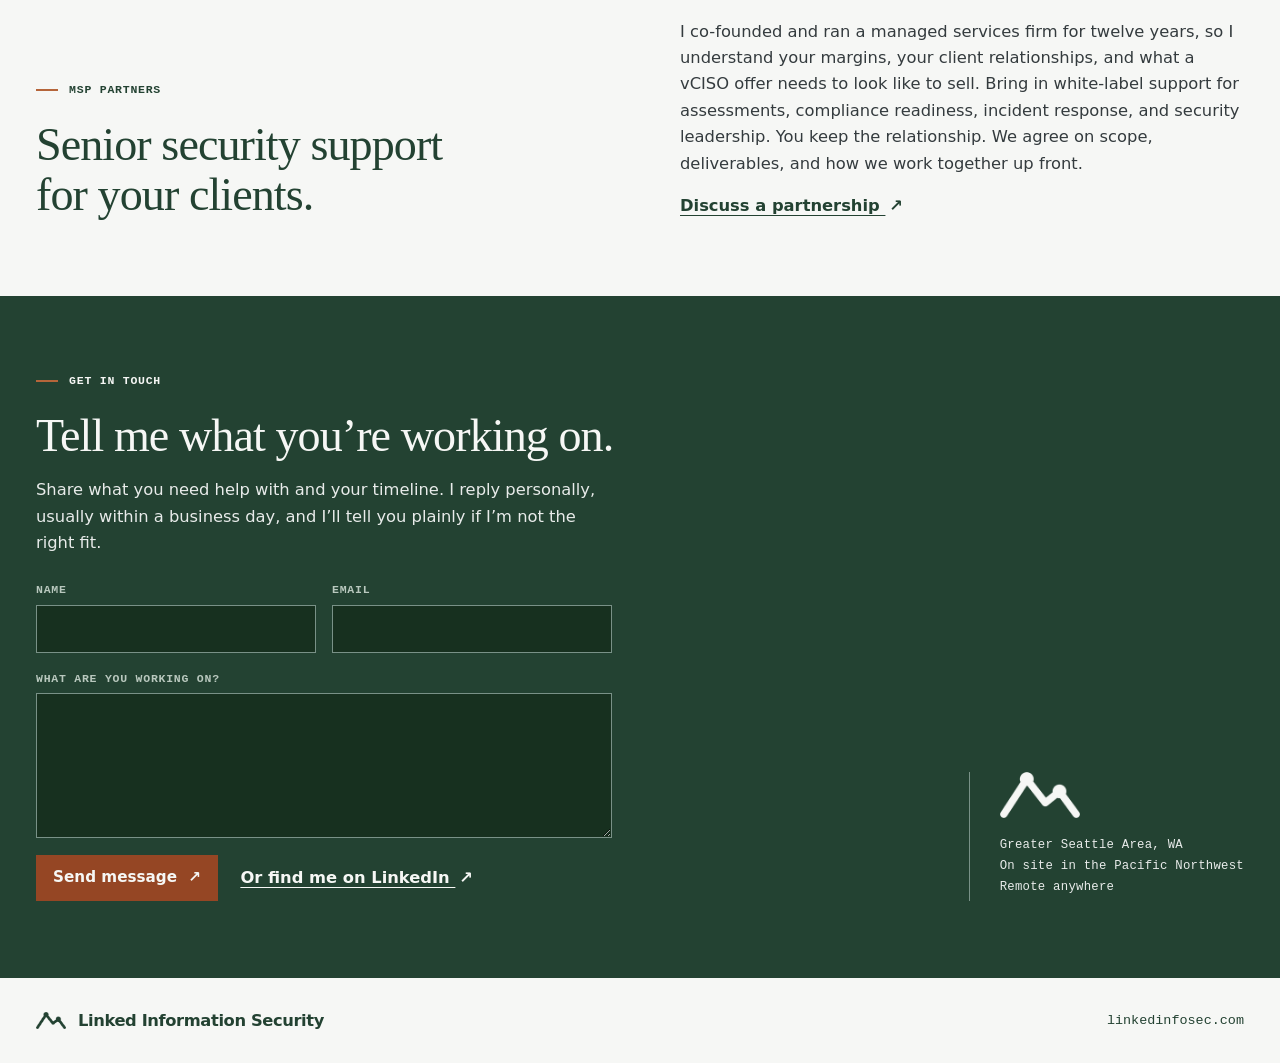
==== commit 6dbbbbd2: "Reorder credentials heading Co-Authored-By: Claude Fable 5.1 <noreply@anthropic.com>" ====
--- a/public/index.html
+++ b/public/index.html
@@ -133,7 +133,7 @@
       <div class="wrap credentials-layout">
         <div>
           <p class="eyebrow"><span aria-hidden="true"></span> Credentials</p>
-          <h2 id="credentials-heading">Certified, and active in the community.</h2>
+          <h2 id="credentials-heading">Active in the community and certified.</h2>
         </div>
         <div class="cred-group">
           <h3>Certifications</h3>
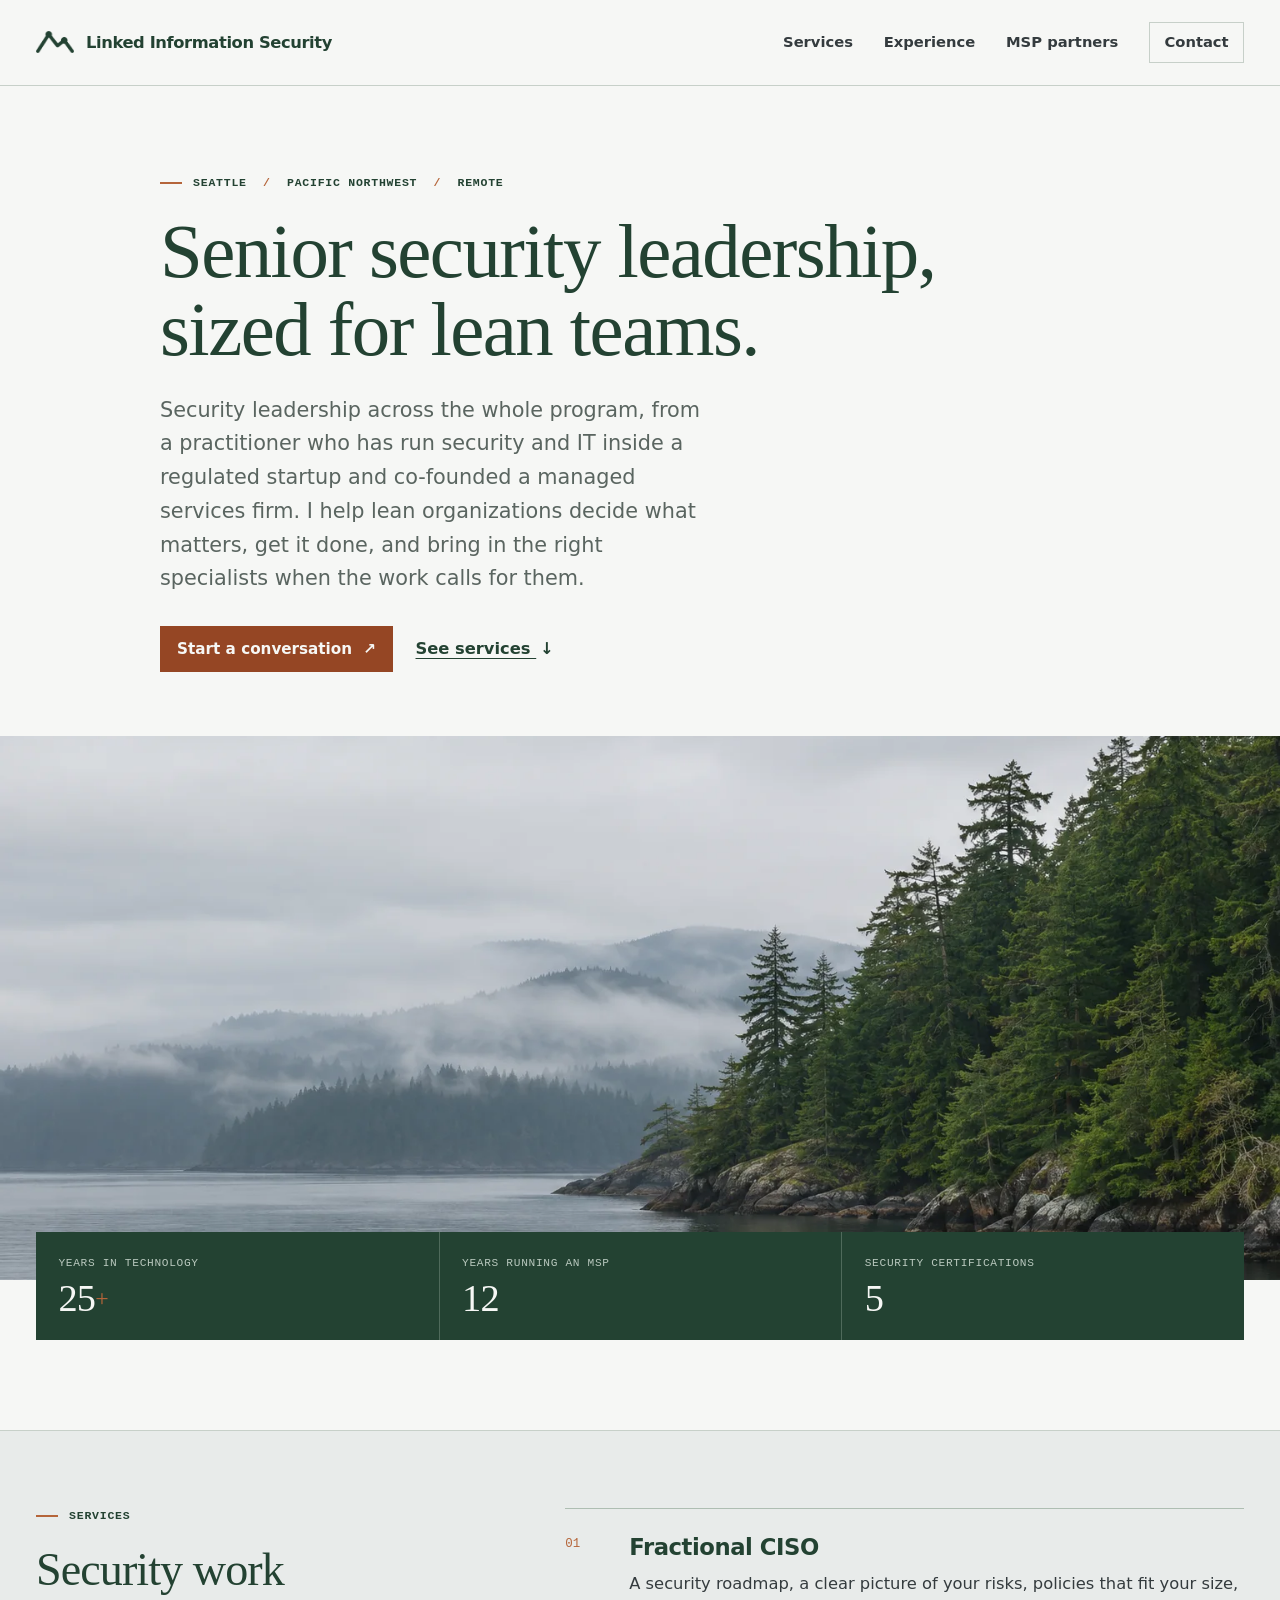
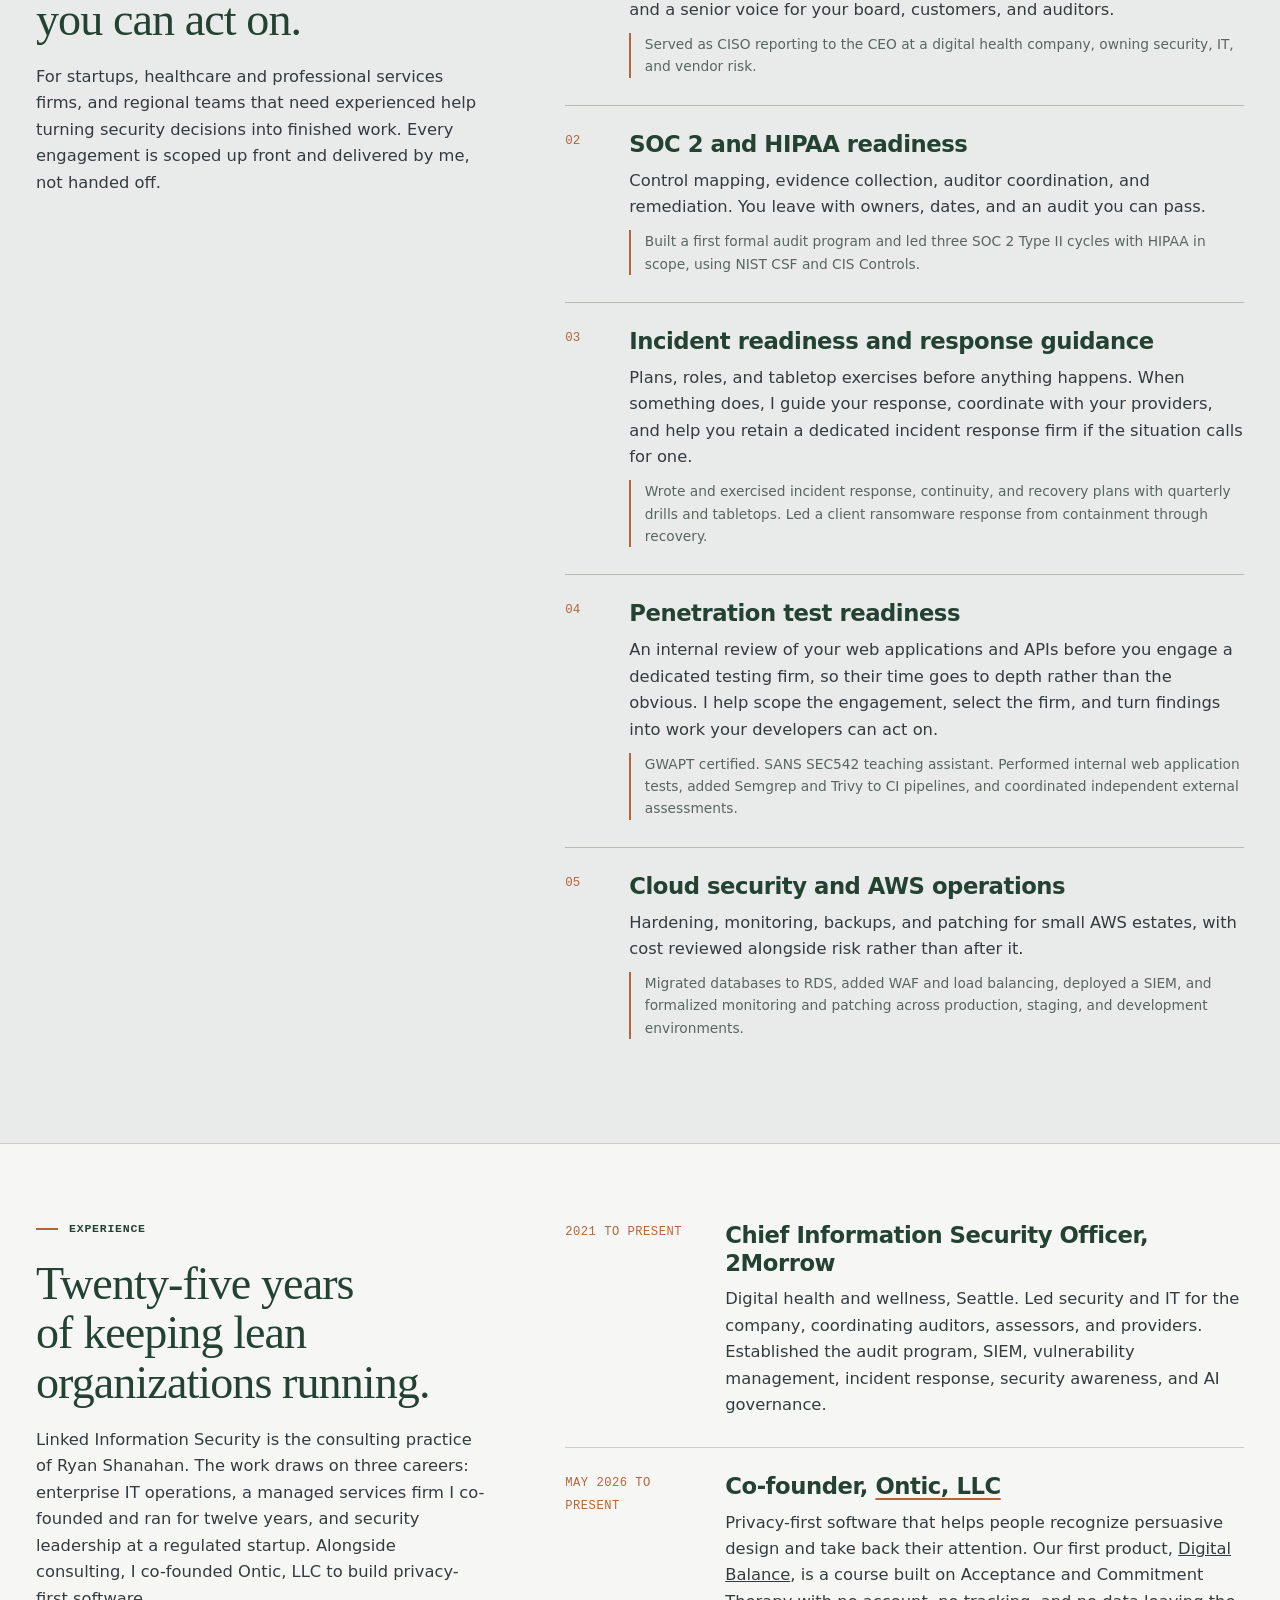
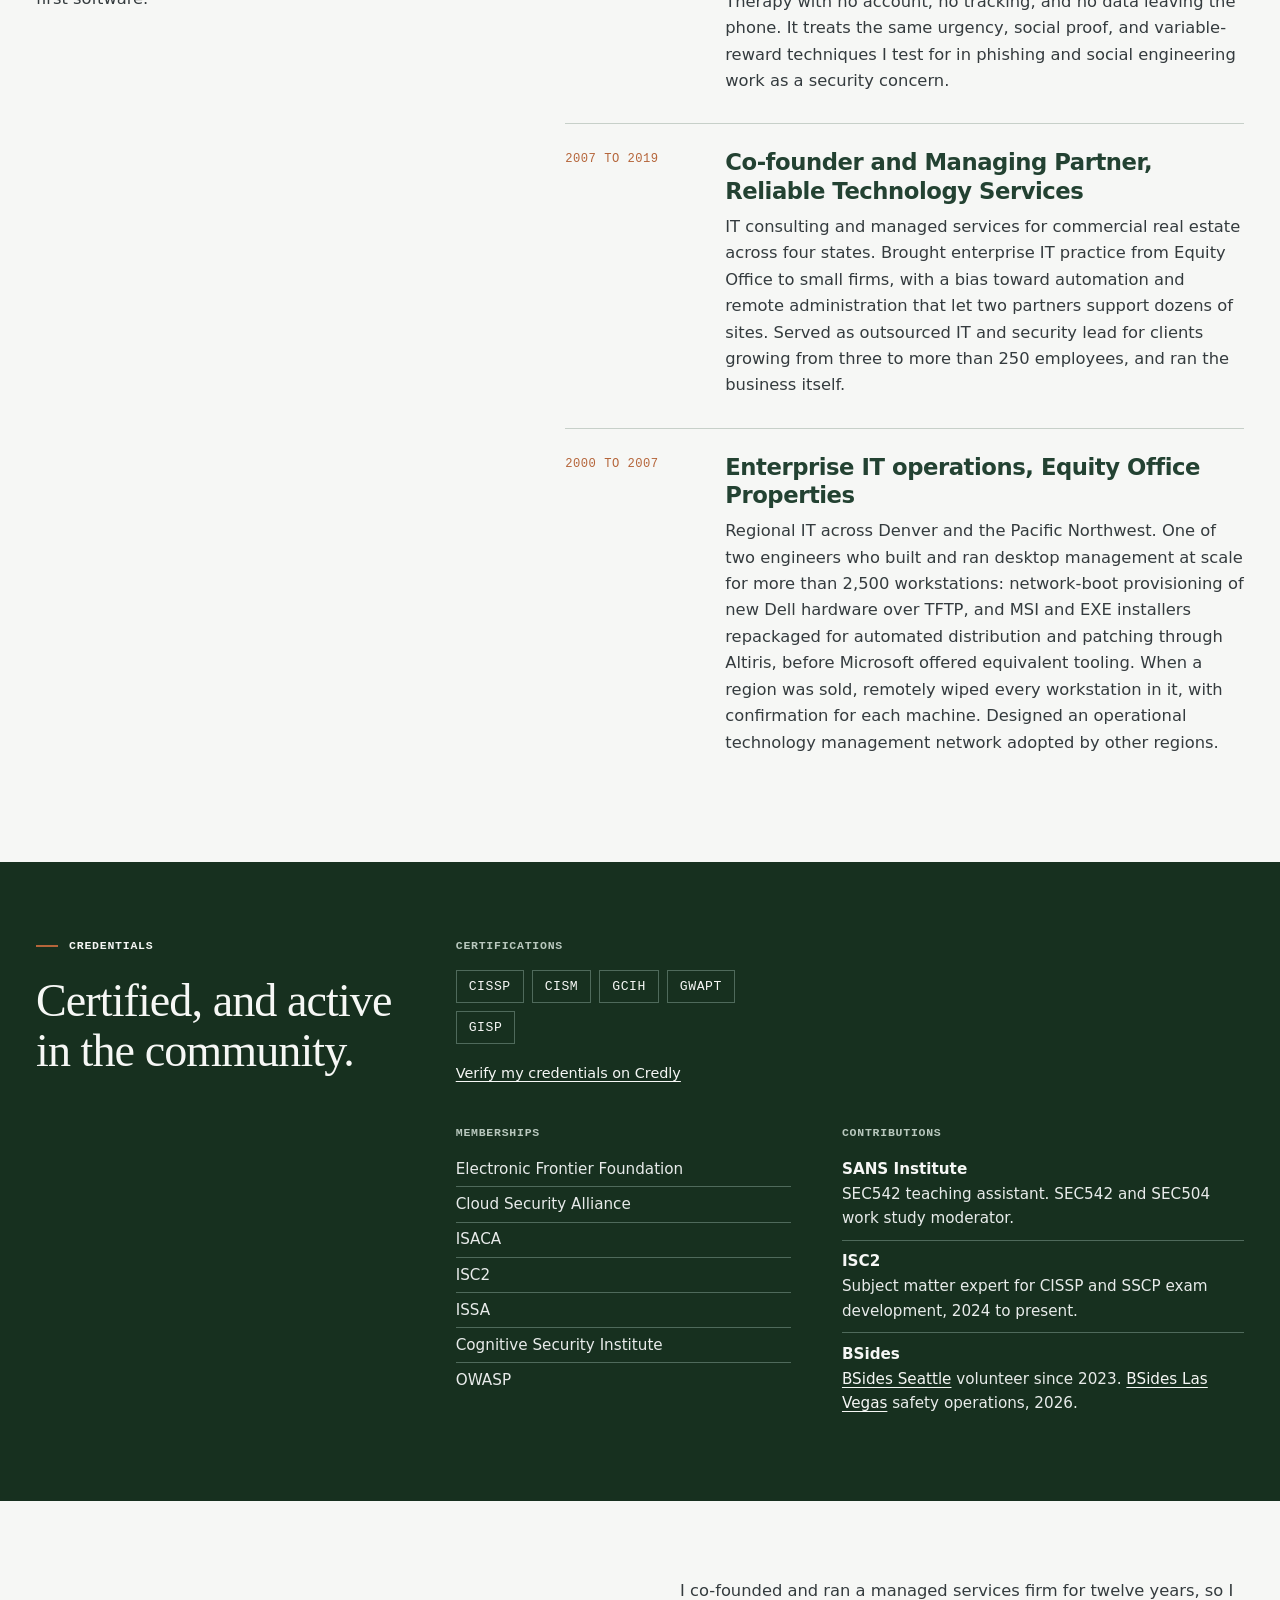
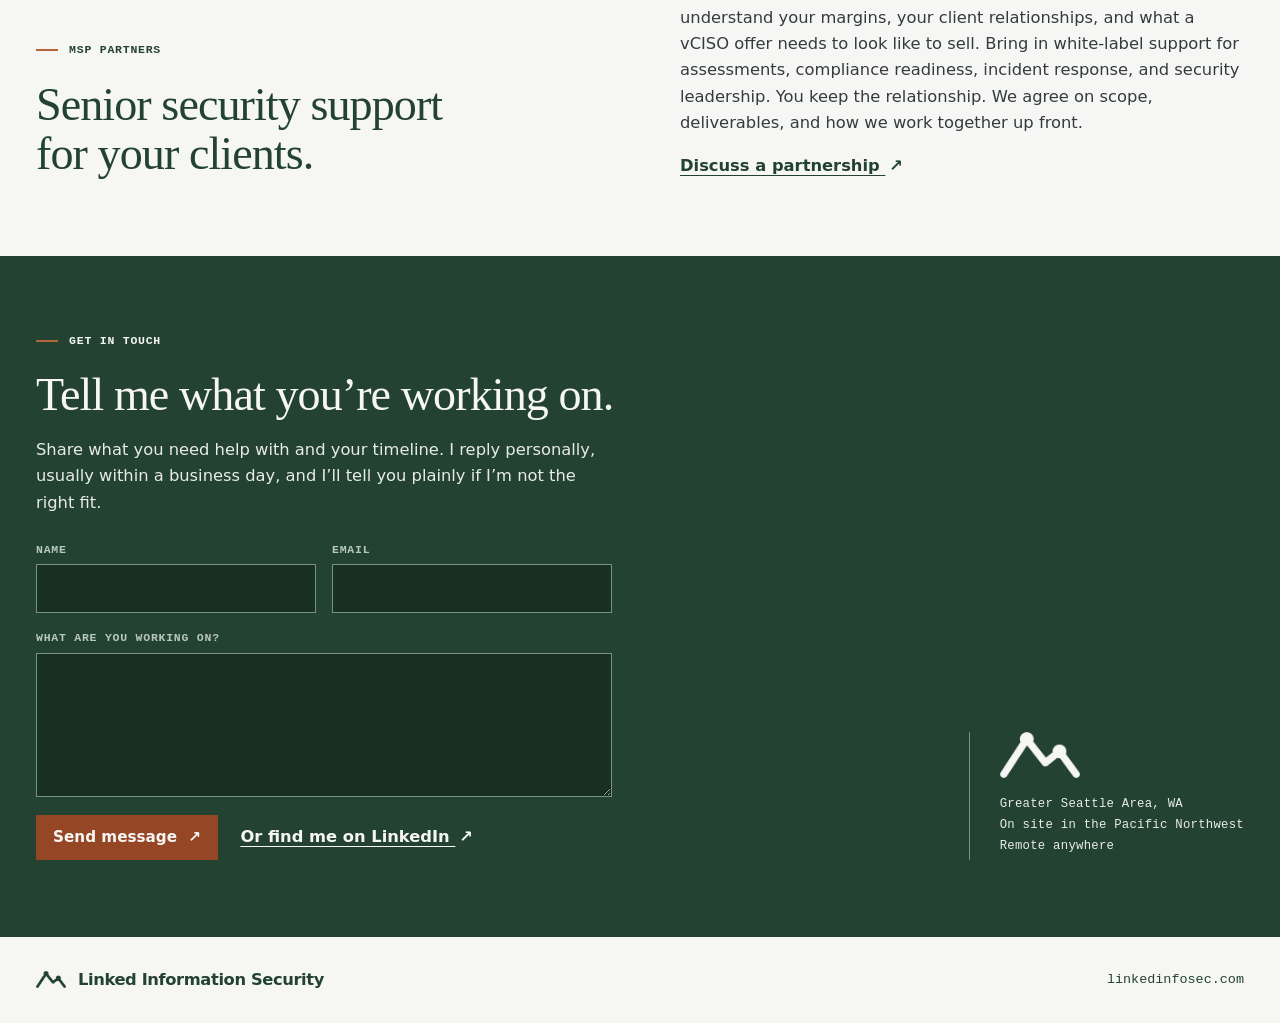
==== commit 26612cd1: "Restore credentials heading order Co-Authored-By: Claude Fable 5.1 <noreply@anthropic.com>" ====
--- a/public/index.html
+++ b/public/index.html
@@ -133,7 +133,7 @@
       <div class="wrap credentials-layout">
         <div>
           <p class="eyebrow"><span aria-hidden="true"></span> Credentials</p>
-          <h2 id="credentials-heading">Active in the community and certified.</h2>
+          <h2 id="credentials-heading">Certified, and active in the community.</h2>
         </div>
         <div class="cred-group">
           <h3>Certifications</h3>
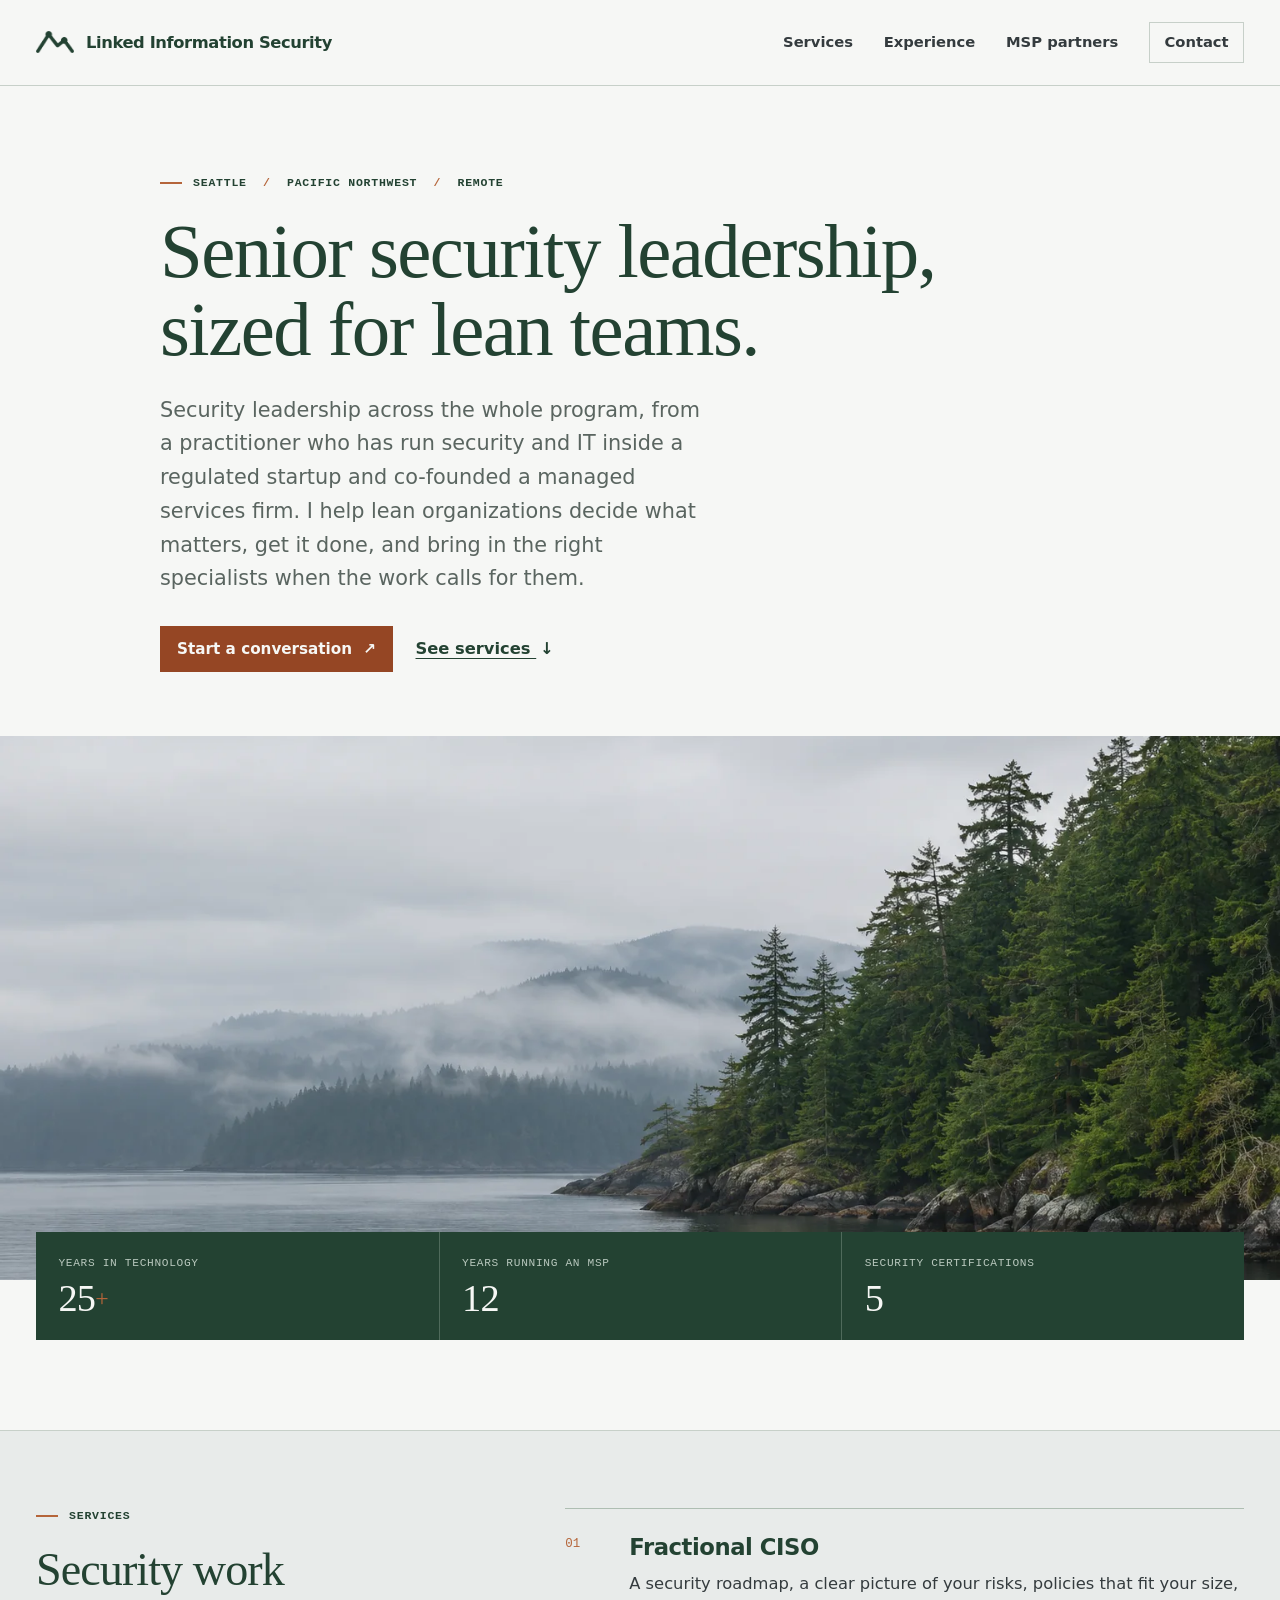
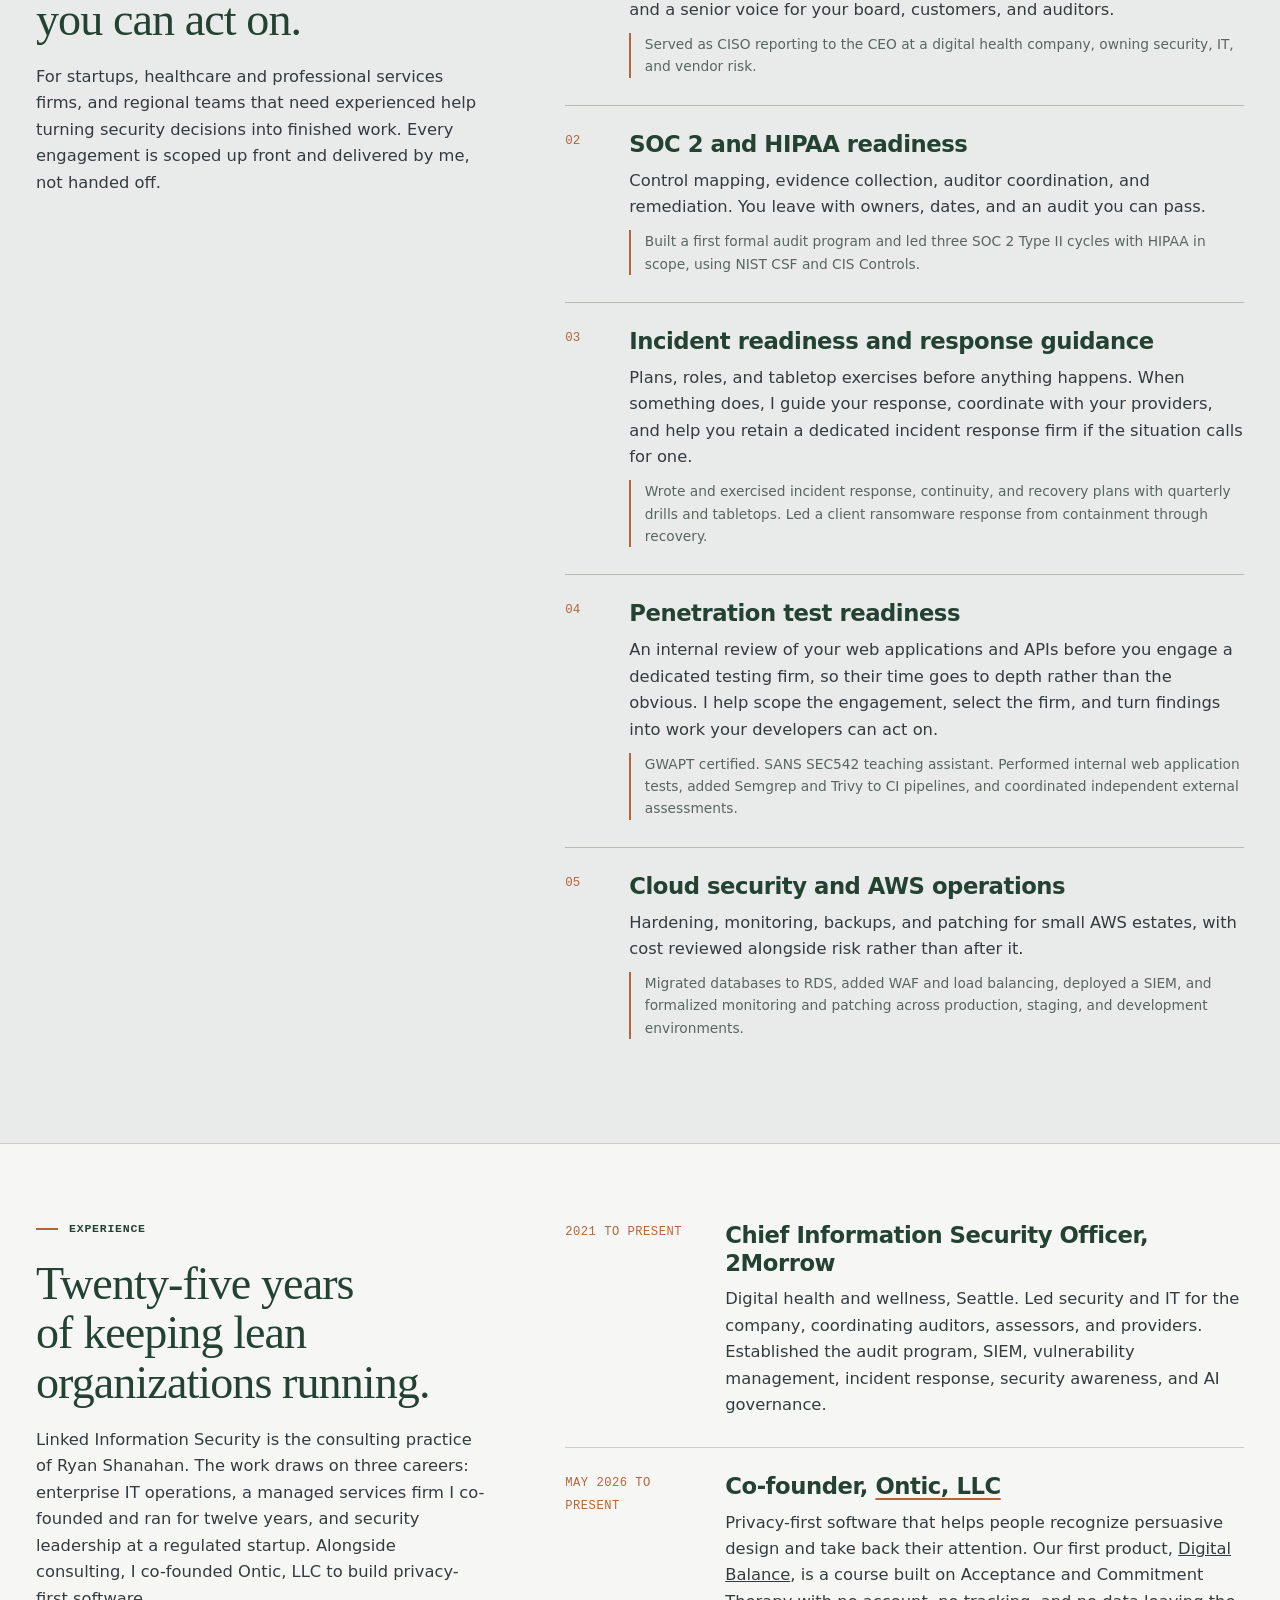
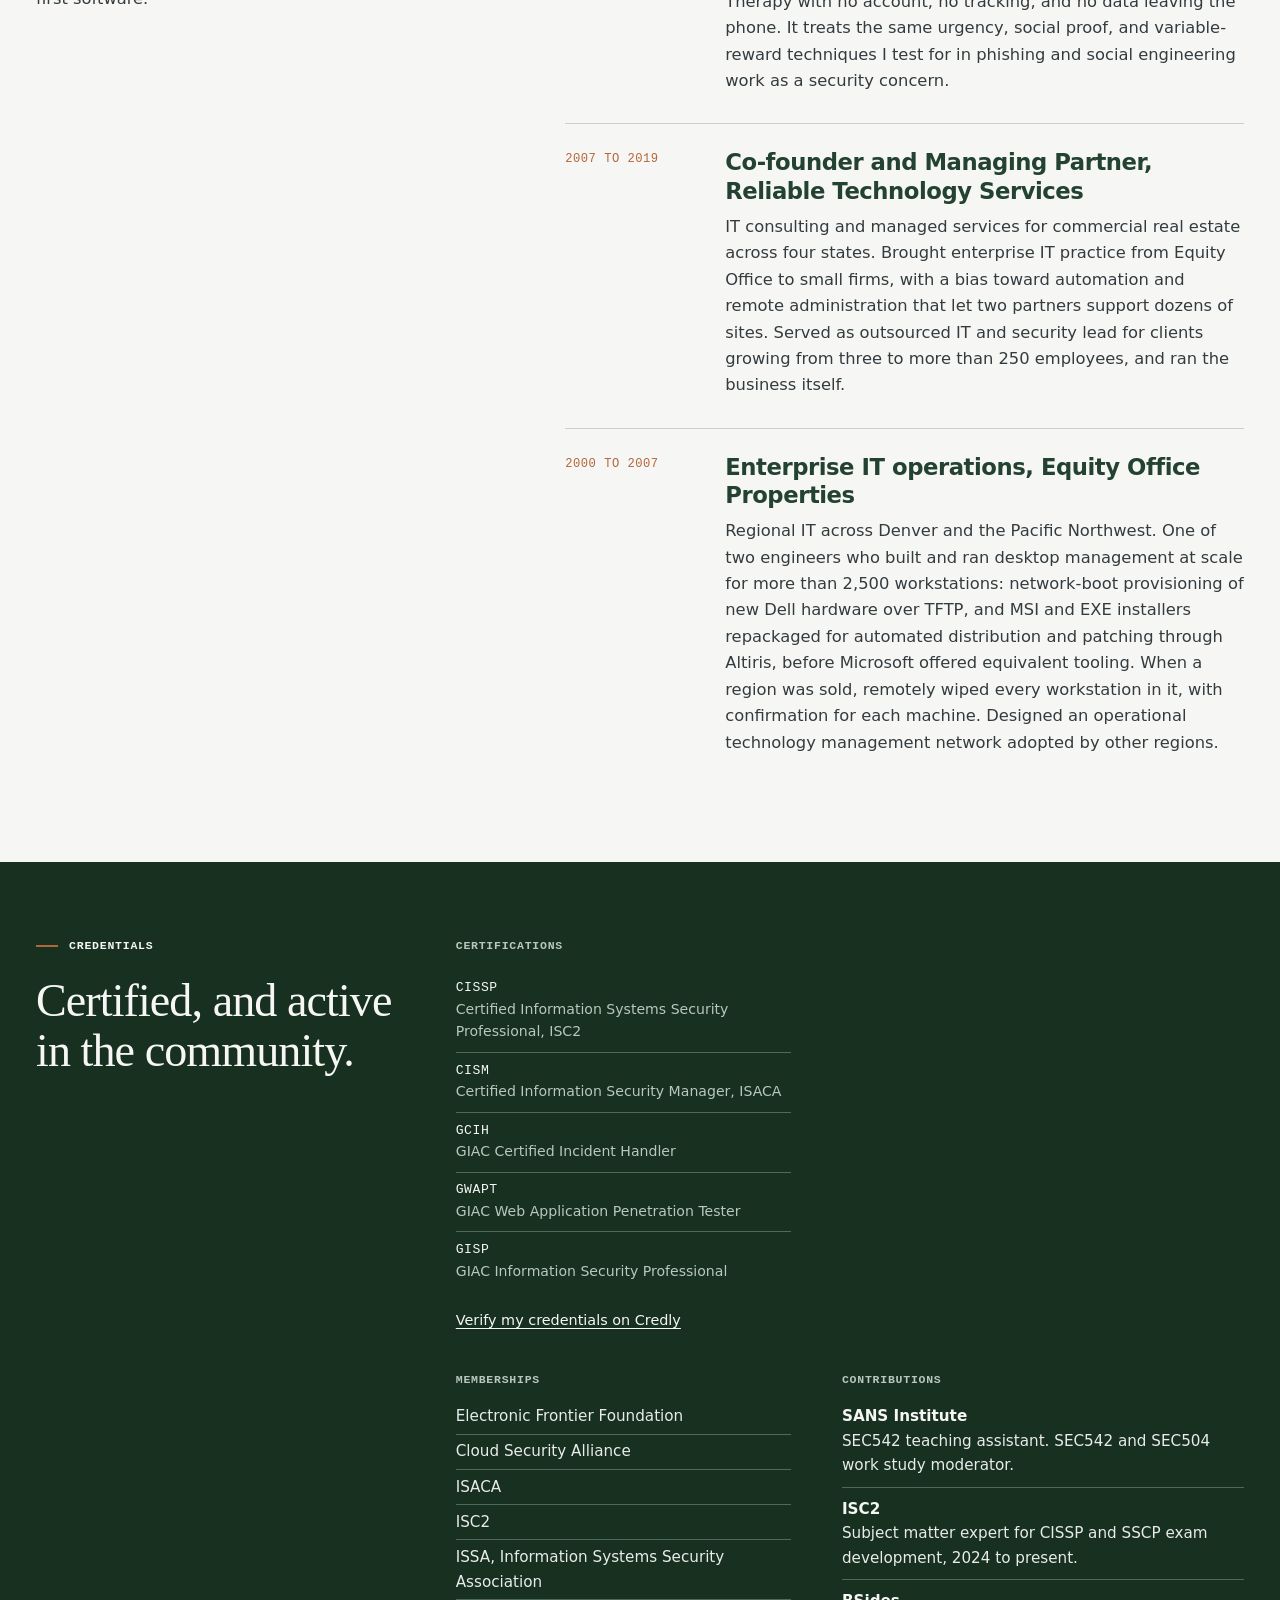
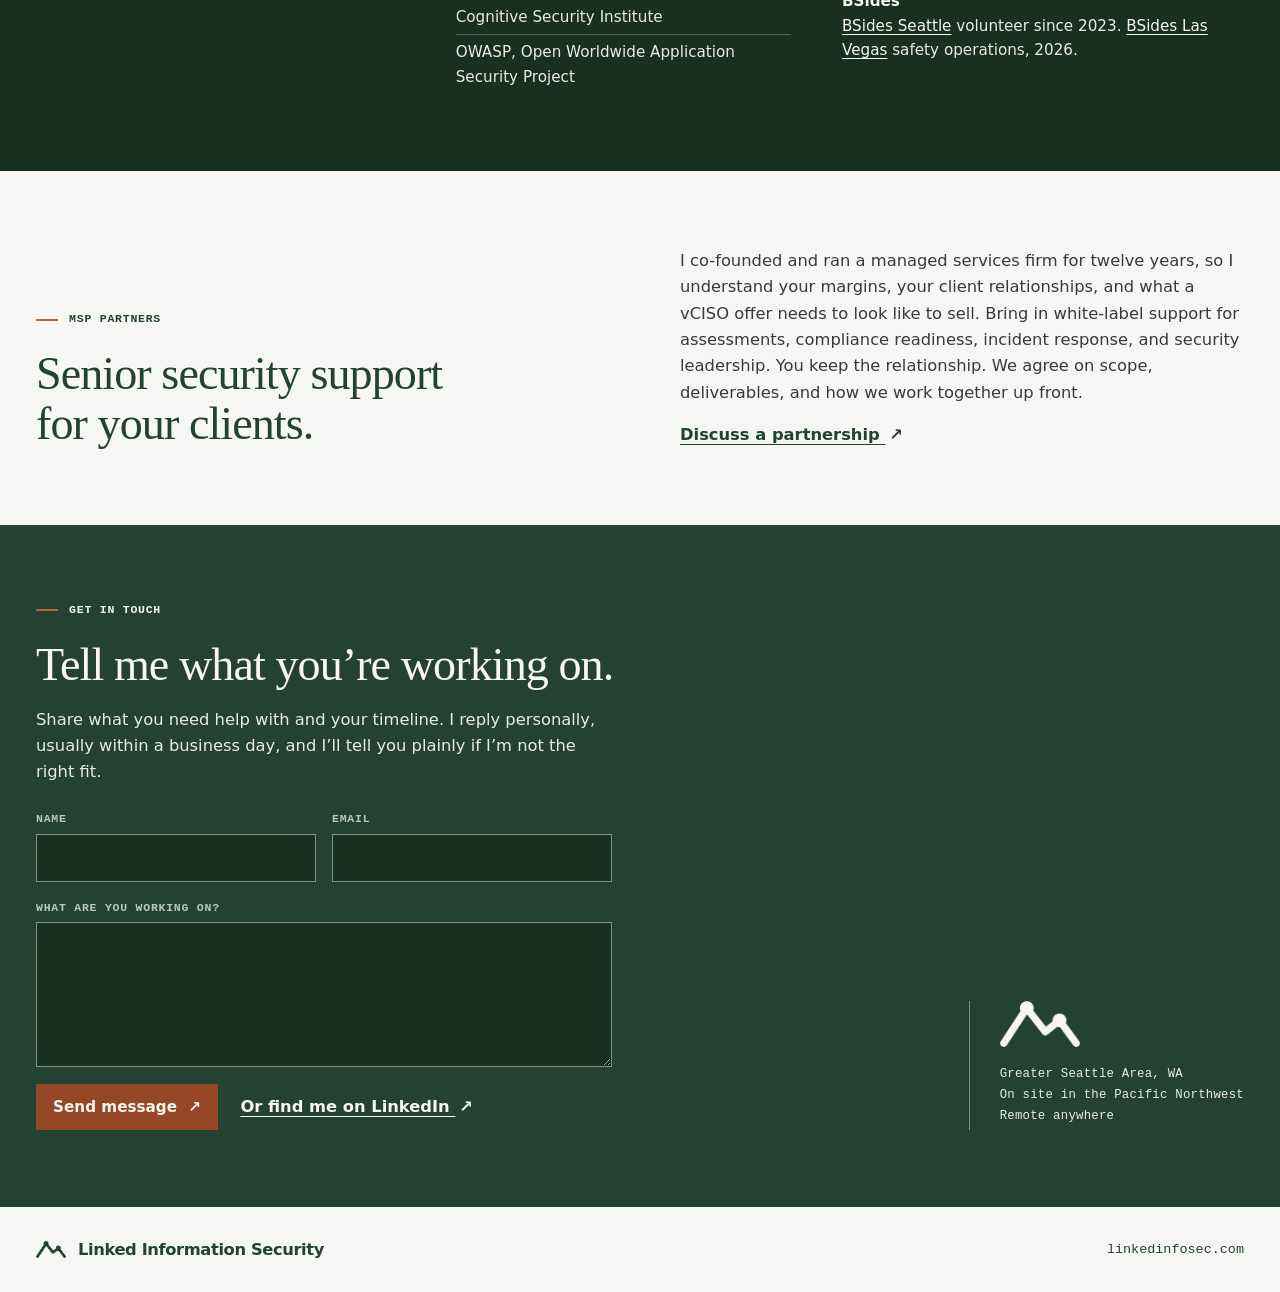
==== commit d0e739a2: "Spell out certification and membership names Co-Authored-By: Claude Fable 5.1 <noreply@anthropic.com" ====
--- a/public/index.html
+++ b/public/index.html
@@ -138,11 +138,11 @@
         <div class="cred-group">
           <h3>Certifications</h3>
           <ul class="cert-list">
-            <li><a href="https://www.credly.com/badges/5b4a6128-ec48-49f2-bc08-ff6a4c8aec06" rel="noopener">CISSP</a></li>
-            <li><a href="https://www.credly.com/badges/beb7a7a0-d832-4ff0-a9f7-72cf110f2b2a" rel="noopener">CISM</a></li>
-            <li><a href="https://www.credly.com/badges/6c358a1e-0302-4c5b-aba1-588c520c3c6c" rel="noopener">GCIH</a></li>
-            <li><a href="https://www.credly.com/badges/09670334-b47d-4747-98f2-a3bb9051fe07" rel="noopener">GWAPT</a></li>
-            <li><a href="https://www.credly.com/badges/188cccbd-5099-43b4-8330-964e9f80f8c5" rel="noopener">GISP</a></li>
+            <li><a href="https://www.credly.com/badges/5b4a6128-ec48-49f2-bc08-ff6a4c8aec06" rel="noopener"><strong>CISSP</strong> <span>Certified Information Systems Security Professional, ISC2</span></a></li>
+            <li><a href="https://www.credly.com/badges/beb7a7a0-d832-4ff0-a9f7-72cf110f2b2a" rel="noopener"><strong>CISM</strong> <span>Certified Information Security Manager, ISACA</span></a></li>
+            <li><a href="https://www.credly.com/badges/6c358a1e-0302-4c5b-aba1-588c520c3c6c" rel="noopener"><strong>GCIH</strong> <span>GIAC Certified Incident Handler</span></a></li>
+            <li><a href="https://www.credly.com/badges/09670334-b47d-4747-98f2-a3bb9051fe07" rel="noopener"><strong>GWAPT</strong> <span>GIAC Web Application Penetration Tester</span></a></li>
+            <li><a href="https://www.credly.com/badges/188cccbd-5099-43b4-8330-964e9f80f8c5" rel="noopener"><strong>GISP</strong> <span>GIAC Information Security Professional</span></a></li>
           </ul>
           <p><a href="https://www.credly.com/users/ryan-shanahan" rel="noopener">Verify my credentials on Credly</a></p>
         </div>
@@ -153,9 +153,9 @@
             <li>Cloud Security Alliance</li>
             <li>ISACA</li>
             <li>ISC2</li>
-            <li>ISSA</li>
+            <li>ISSA, Information Systems Security Association</li>
             <li>Cognitive Security Institute</li>
-            <li>OWASP</li>
+            <li>OWASP, Open Worldwide Application Security Project</li>
           </ul>
         </div>
         <div class="cred-group">
--- a/public/assets/site.css
+++ b/public/assets/site.css
@@ -156,10 +156,12 @@
 .credentials-layout { display: grid; grid-template-columns: 1.1fr 1fr 1.2fr; gap: 2.5rem clamp(2rem, 4vw, 4rem); padding-block: clamp(3rem, 6vw, 5rem); align-items: start; }
 .credentials-band .eyebrow, .credentials-band h2, .credentials-band h3 { color: var(--paper); }
 .cred-group h3 { font: 600 .72rem/1.4 var(--mono); letter-spacing: .065em; text-transform: uppercase; color: #b9c8be; margin-bottom: 1rem; }
-.cert-list { display: flex; flex-wrap: wrap; gap: .5rem; }
-.cert-list li { font: 500 .82rem/1 var(--mono); border: 1px solid var(--line-dark); letter-spacing: .04em; }
-.cert-list a { display: block; padding: .55rem .75rem; text-decoration: none; }
-.cert-list a:hover { background: var(--evergreen); }
+.cert-list li { border-top: 1px solid var(--line-dark); }
+.cert-list li:first-child { border-top: 0; }
+.cert-list a { display: block; padding: .55rem 0; text-decoration: none; }
+.cert-list strong { display: block; font: 500 .82rem/1.4 var(--mono); letter-spacing: .04em; color: var(--paper); }
+.cert-list span { display: block; font-size: .88rem; color: #b9c8be; }
+.cert-list a:hover strong { text-decoration: underline; text-underline-offset: .22em; }
 .cred-group > p { margin-top: 1.1rem; font-size: .9rem; color: #b9c8be; }
 .plain-list li { padding-block: .55rem; border-top: 1px solid var(--line-dark); font-size: .95rem; }
 .plain-list li:first-child { border-top: 0; padding-top: 0; }
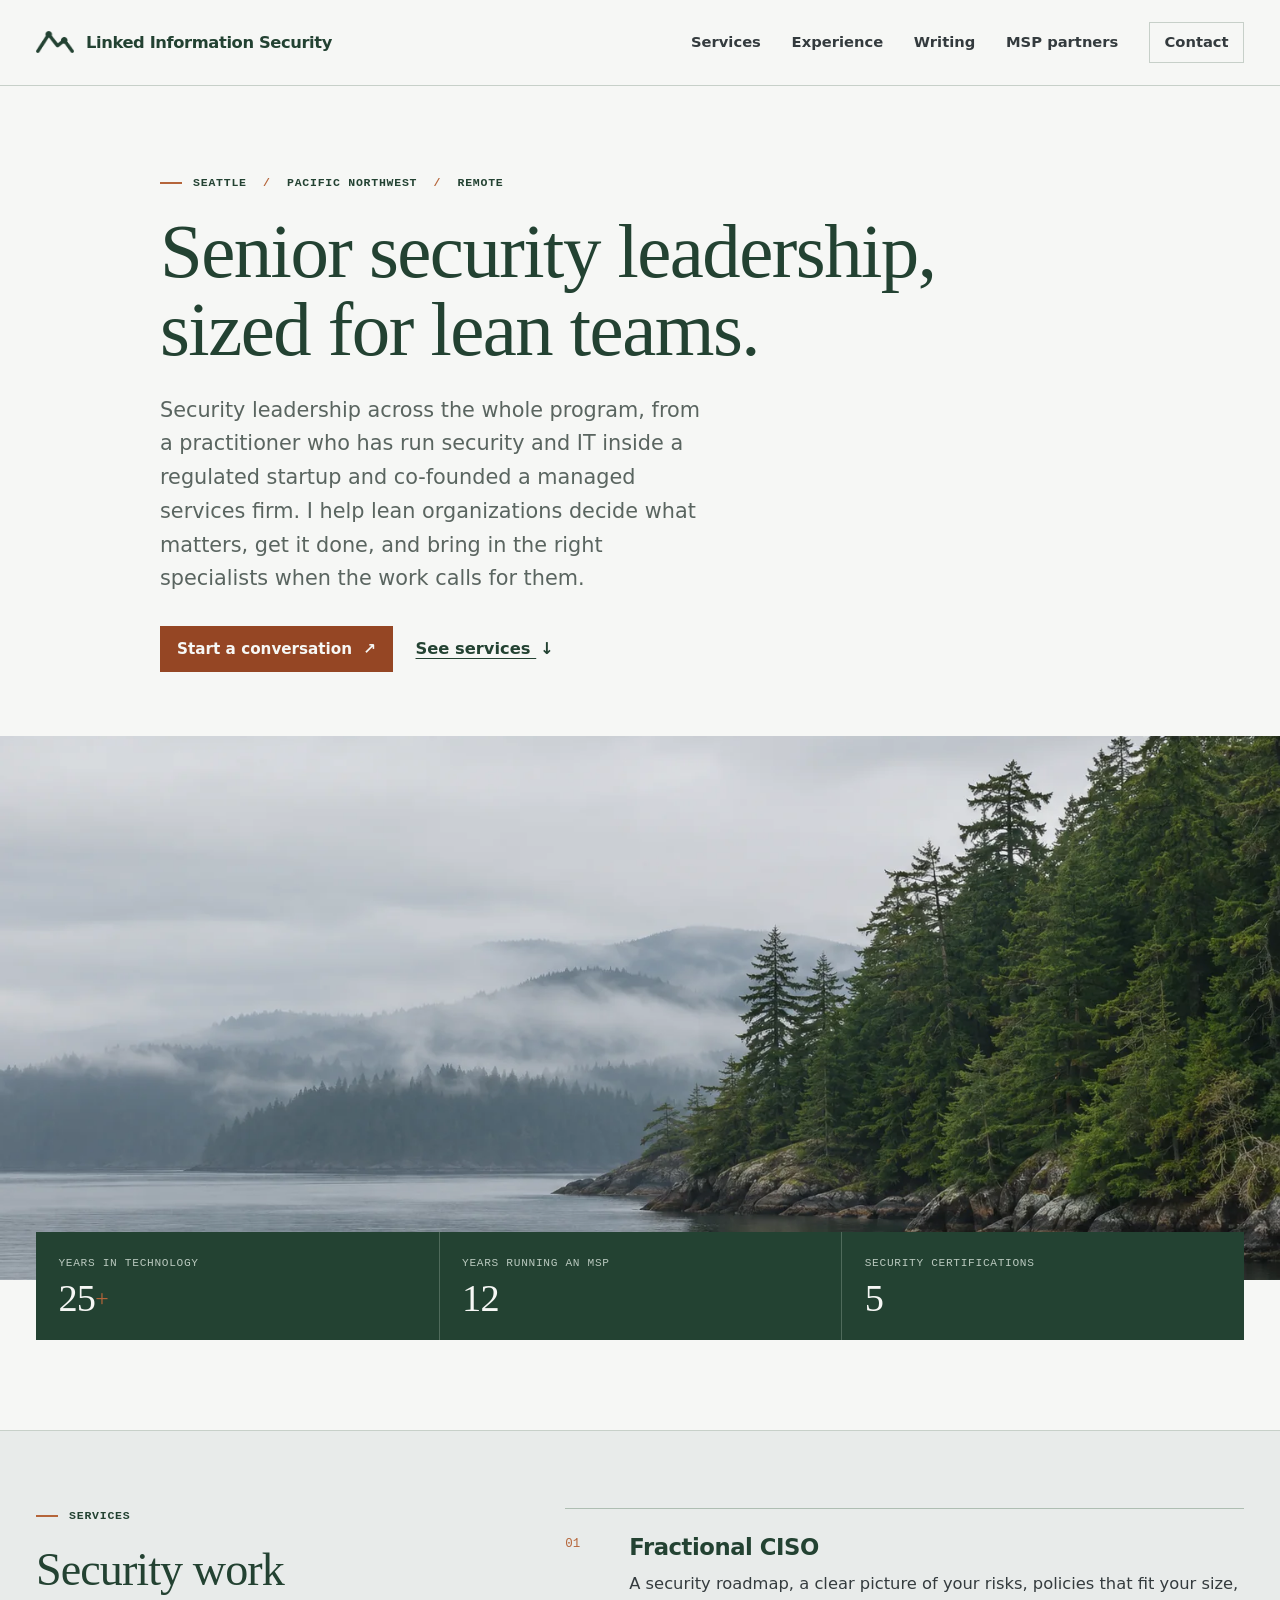
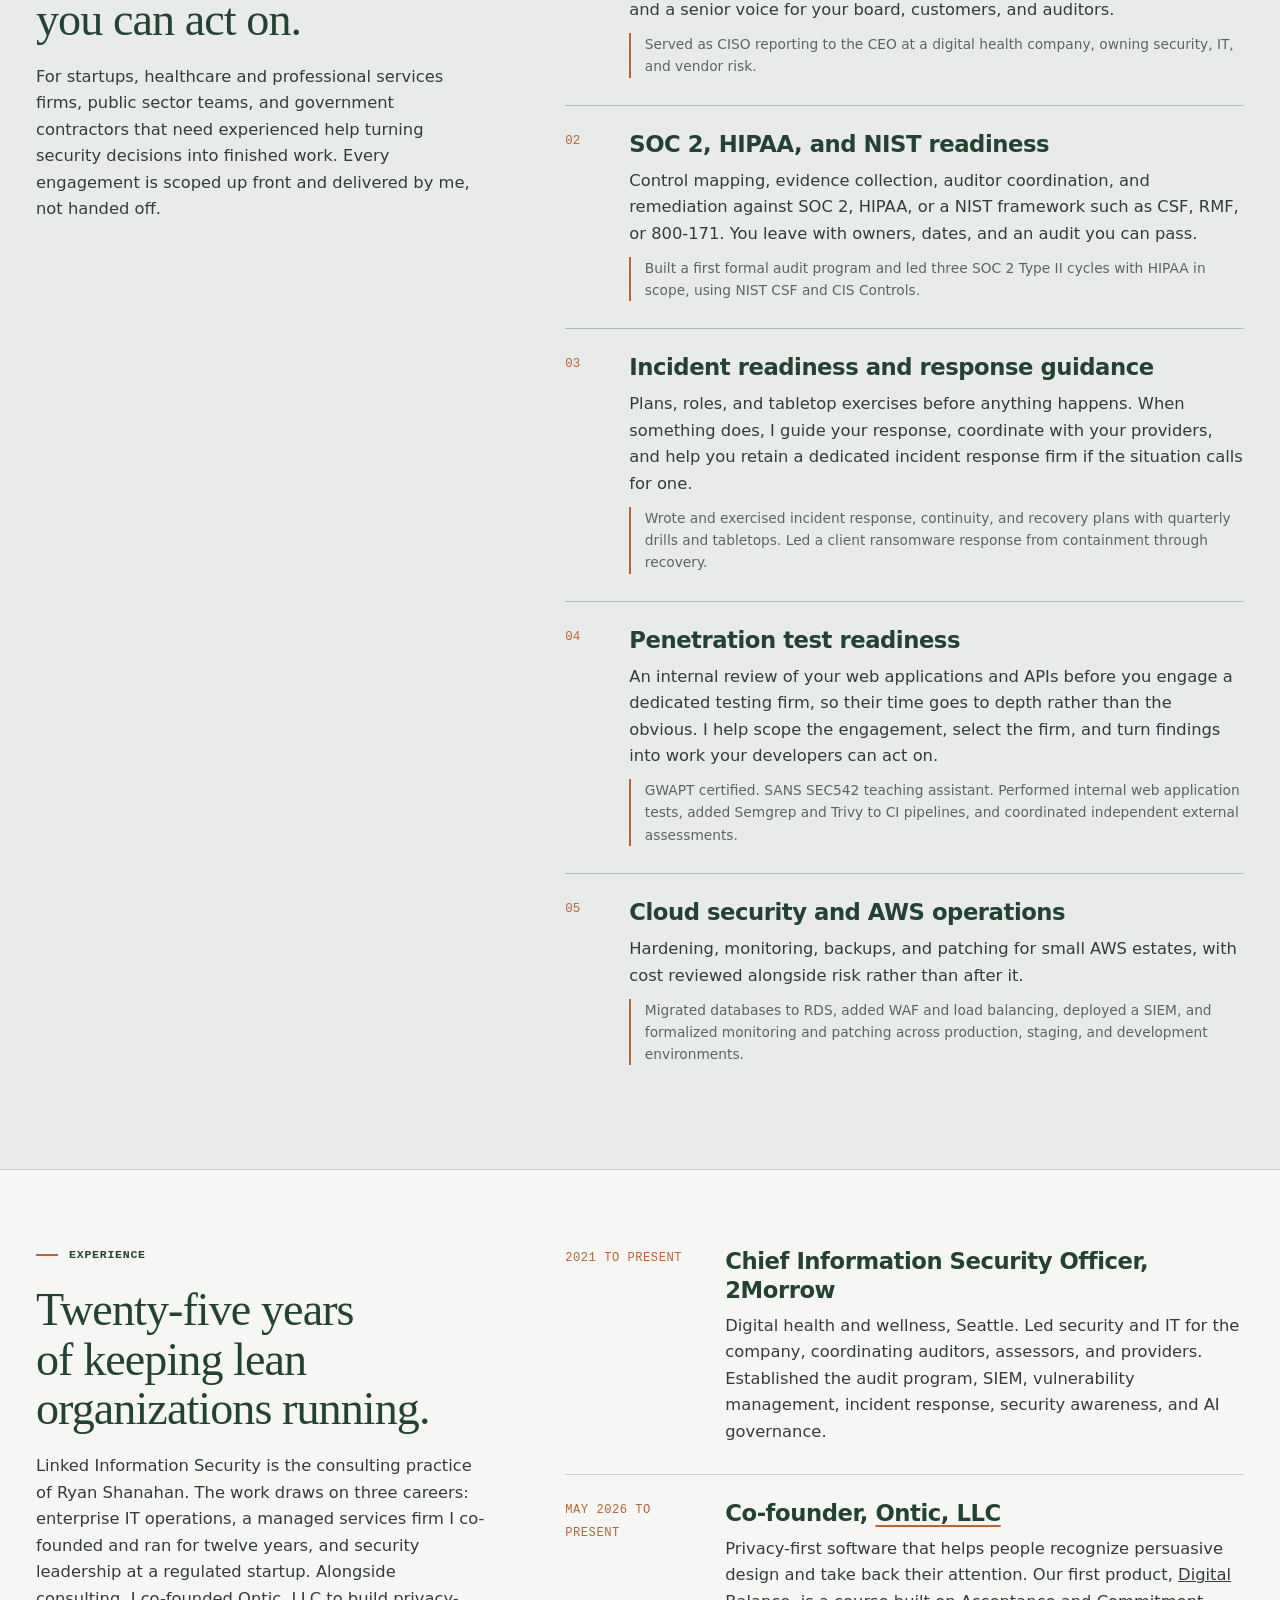
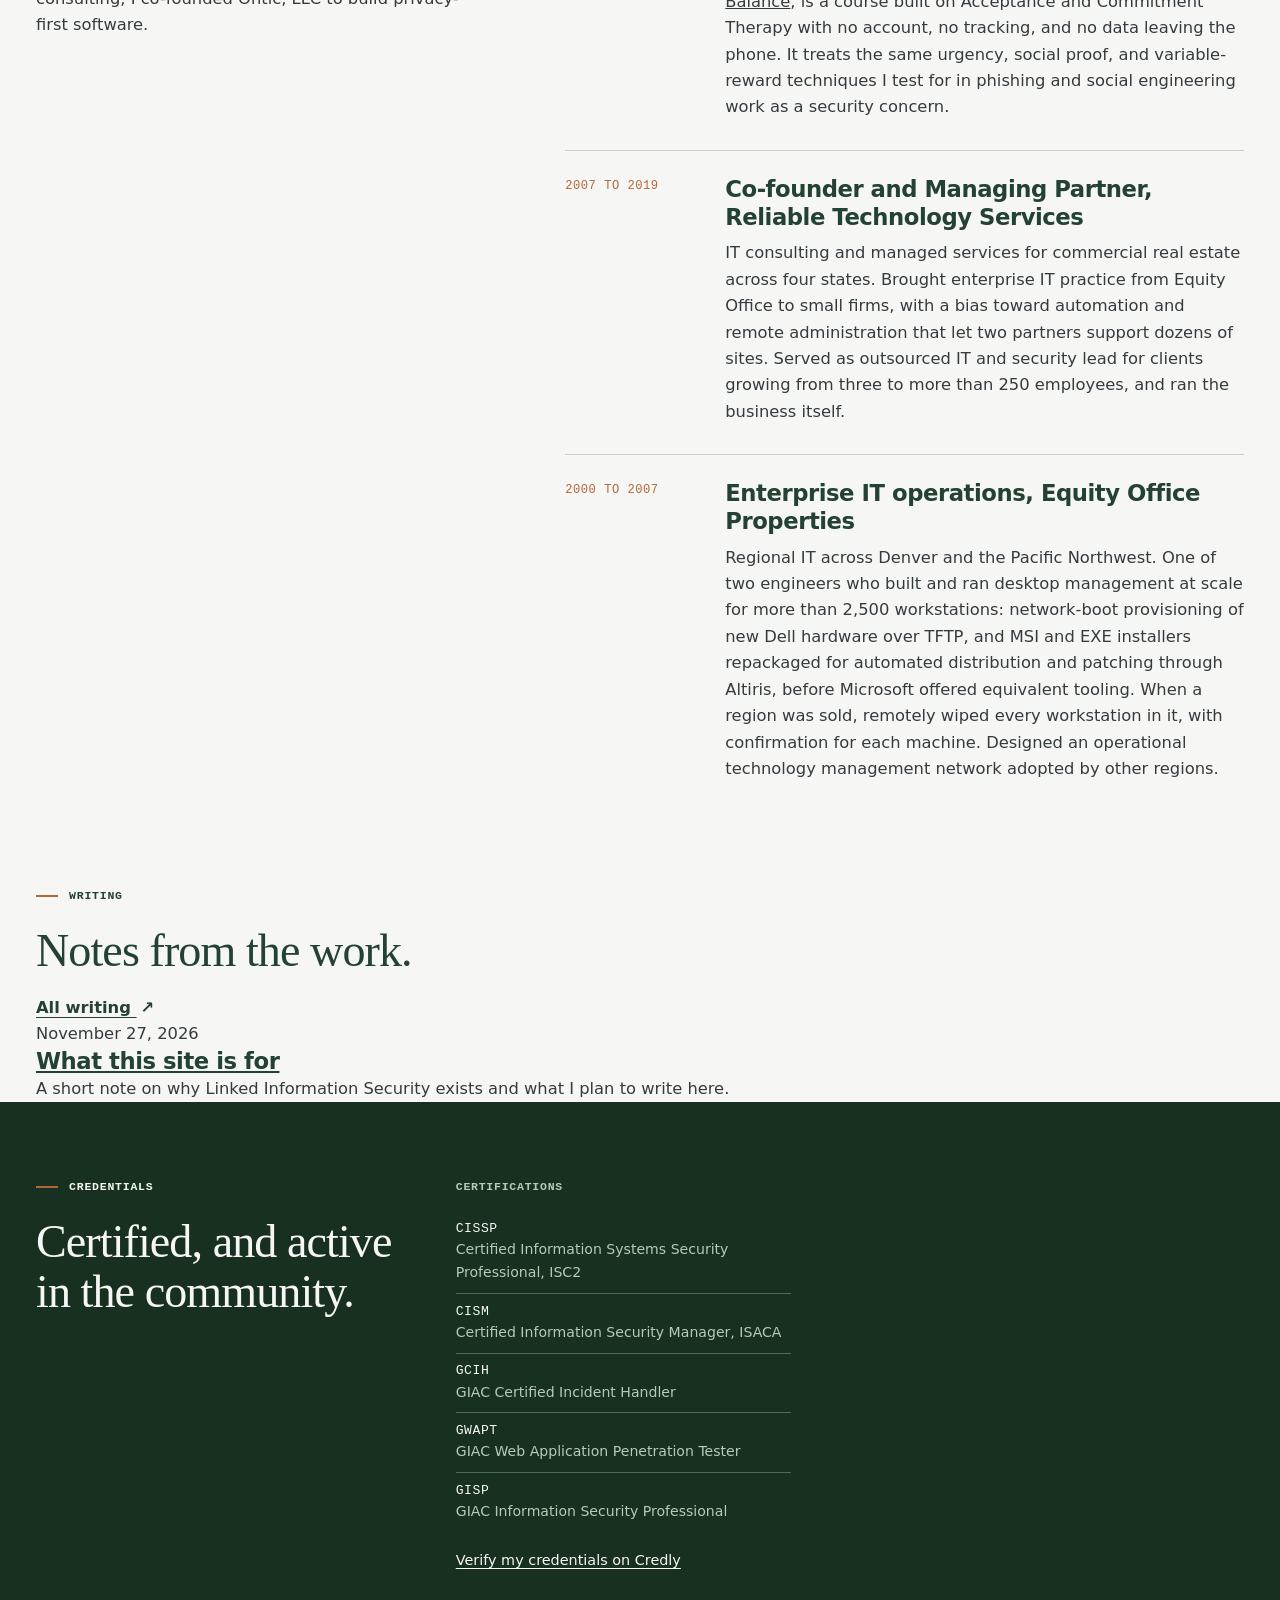
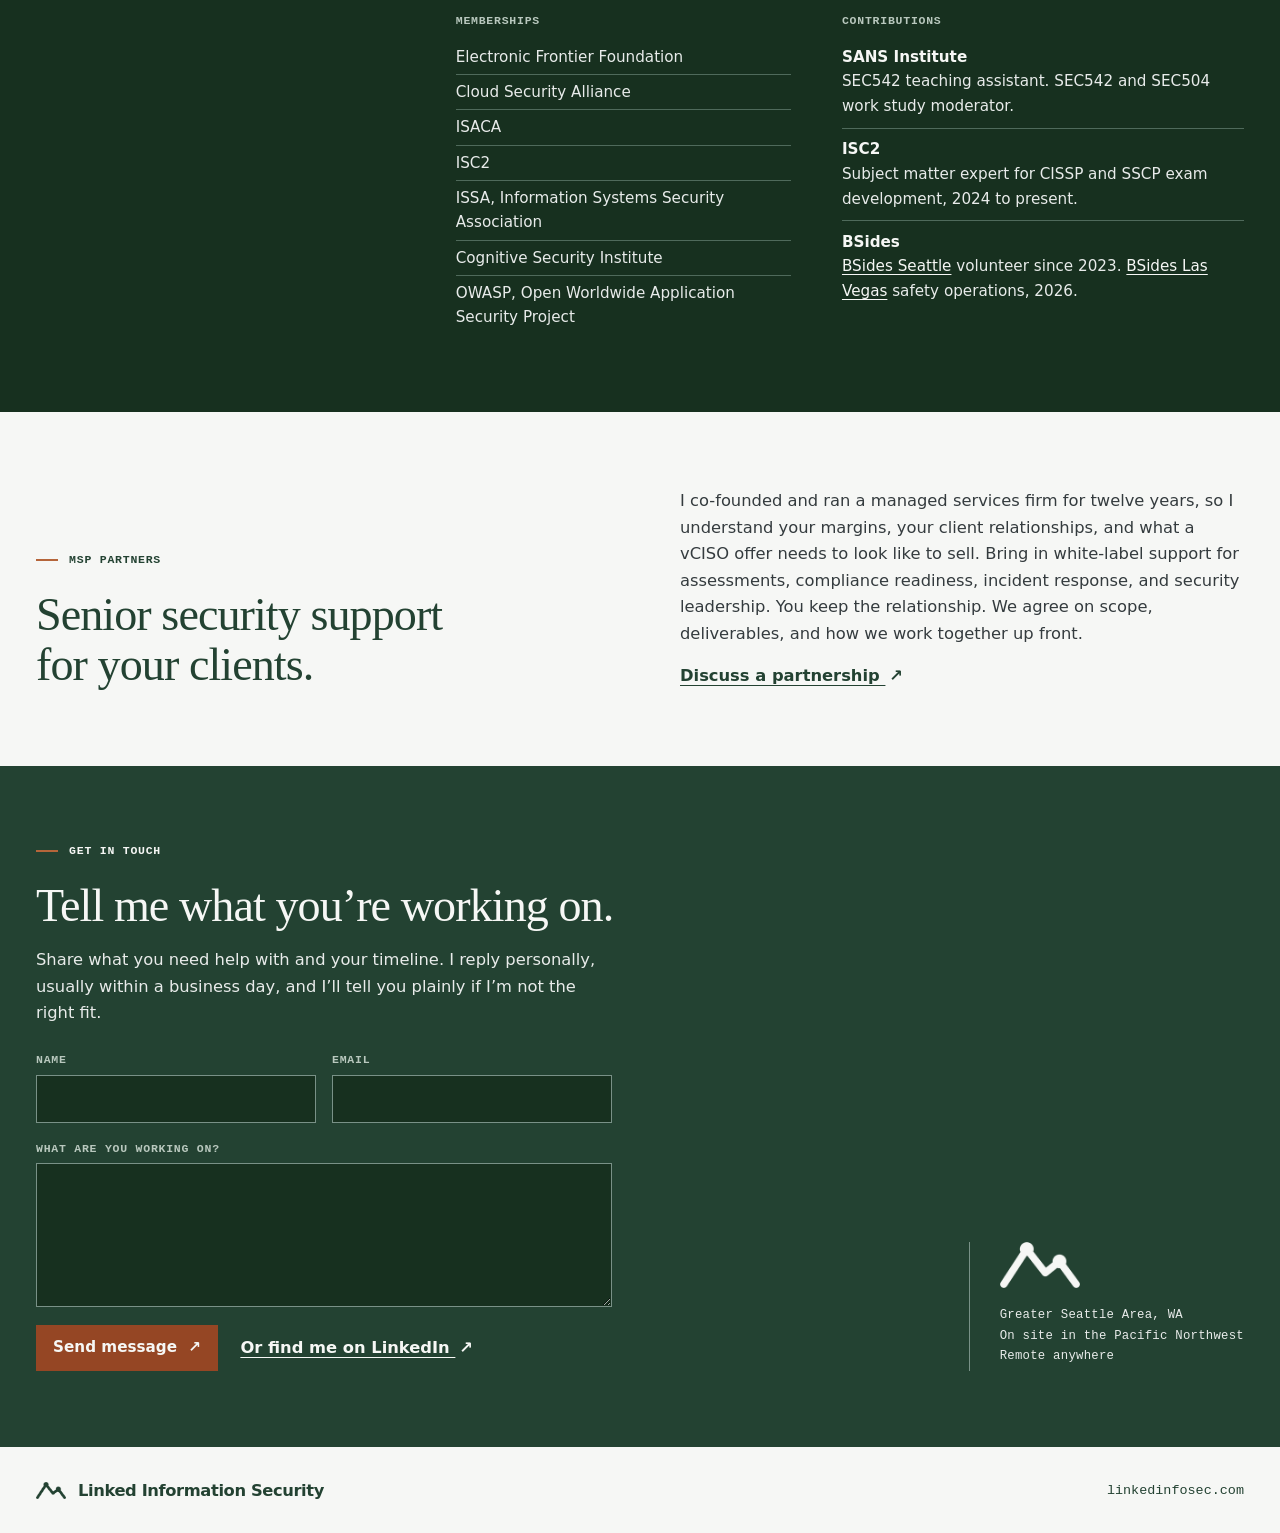
==== commit 9539a7e7: "Name public sector and NIST frameworks in services Co-Authored-By: Claude Fable 5.1 <noreply@anthrop" ====
--- a/public/index.html
+++ b/public/index.html
@@ -5,12 +5,13 @@
   <meta name="viewport" content="width=device-width, initial-scale=1">
   <meta name="theme-color" content="#F6F7F5">
   <title>Linked Information Security | Fractional CISO and Security Consulting, Seattle</title>
-  <meta name="description" content="Fractional CISO, SOC 2 and HIPAA readiness, incident readiness, and security program guidance from Ryan Shanahan, a Seattle security leader with 25+ years in technology.">
+  <meta name="description" content="Fractional CISO, SOC 2, HIPAA, and NIST readiness, incident readiness, and security program guidance from Ryan Shanahan, a Seattle security leader with 25+ years in technology.">
   <meta property="og:type" content="website">
   <meta property="og:title" content="Linked Information Security">
   <meta property="og:description" content="Senior security leadership, sized for lean teams. Seattle and remote.">
   <link rel="icon" sizes="any" href="favicon.ico">
   <link rel="icon" type="image/png" sizes="32x32" href="assets/favicon-32.png">
+  <link rel="alternate" type="application/rss+xml" title="Linked Information Security" href="blog/feed.xml">
   <link rel="stylesheet" href="assets/site.css">
 </head>
 <body>
@@ -24,6 +25,7 @@
       <nav aria-label="Main navigation">
         <a href="#services">Services</a>
         <a href="#experience">Experience</a>
+        <a href="blog/">Writing</a>
         <a href="#msp">MSP partners</a>
         <a class="nav-contact" href="#contact">Contact</a>
       </nav>
@@ -59,7 +61,7 @@
         <div class="section-intro">
           <p class="eyebrow"><span aria-hidden="true"></span> Services</p>
           <h2 id="services-heading">Security work you can act on.</h2>
-          <p>For startups, healthcare and professional services firms, and regional teams that need experienced help turning security decisions into finished work. Every engagement is scoped up front and delivered by me, not handed off.</p>
+          <p>For startups, healthcare and professional services firms, public sector teams, and government contractors that need experienced help turning security decisions into finished work. Every engagement is scoped up front and delivered by me, not handed off.</p>
         </div>
         <ol class="services-list">
           <li>
@@ -68,8 +70,8 @@
             <p class="basis">Served as CISO reporting to the CEO at a digital health company, owning security, IT, and vendor risk.</p>
           </li>
           <li>
-            <h3>SOC 2 and HIPAA readiness</h3>
-            <p>Control mapping, evidence collection, auditor coordination, and remediation. You leave with owners, dates, and an audit you can pass.</p>
+            <h3>SOC 2, HIPAA, and NIST readiness</h3>
+            <p>Control mapping, evidence collection, auditor coordination, and remediation against SOC 2, HIPAA, or a NIST framework such as CSF, RMF, or 800-171. You leave with owners, dates, and an audit you can pass.</p>
             <p class="basis">Built a first formal audit program and led three SOC 2 Type II cycles with HIPAA in scope, using NIST CSF and CIS Controls.</p>
           </li>
           <li>
@@ -126,6 +128,25 @@
             <p>Regional IT across Denver and the Pacific Northwest. One of two engineers who built and ran desktop management at scale for more than 2,500 workstations: network-boot provisioning of new Dell hardware over TFTP, and MSI and EXE installers repackaged for automated distribution and patching through Altiris, before Microsoft offered equivalent tooling. When a region was sold, remotely wiped every workstation in it, with confirmation for each machine. Designed an operational technology management network adopted by other regions.</p>
           </div>
         </li>
+      </ol>
+    </section>
+
+    <section class="wrap latest" id="writing" aria-labelledby="writing-heading">
+      <div class="section-intro">
+        <p class="eyebrow"><span aria-hidden="true"></span> Writing</p>
+        <h2 id="writing-heading">Notes from the work.</h2>
+        <p><a class="text-link" href="blog/">All writing <span aria-hidden="true">↗</span></a></p>
+      </div>
+      <ol class="post-list">
+        <!-- latest-posts -->
+        <li>
+          <time datetime="2026-11-27">November 27, 2026</time>
+          <div>
+            <h3><a href="/blog/what-this-site-is-for/">What this site is for</a></h3>
+            <p>A short note on why Linked Information Security exists and what I plan to write here.</p>
+          </div>
+        </li>
+        <!-- /latest-posts -->
       </ol>
     </section>
 
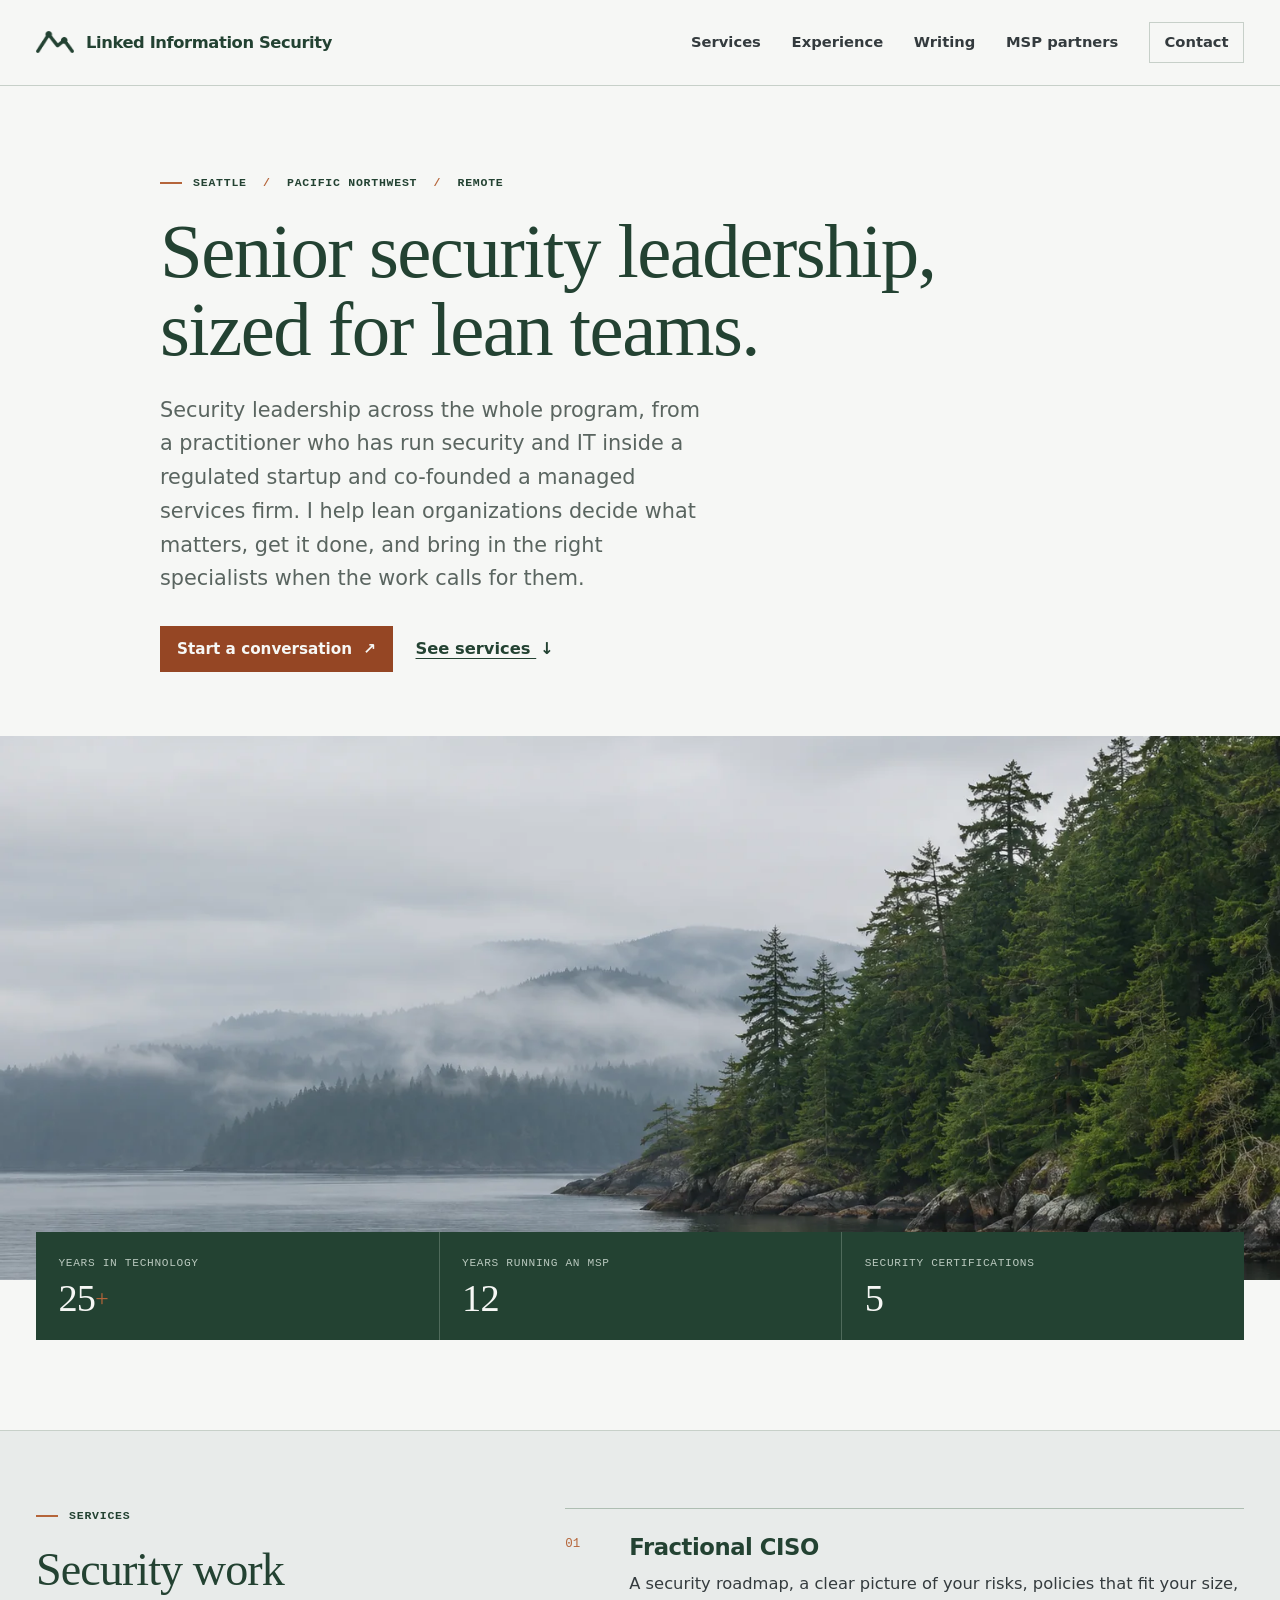
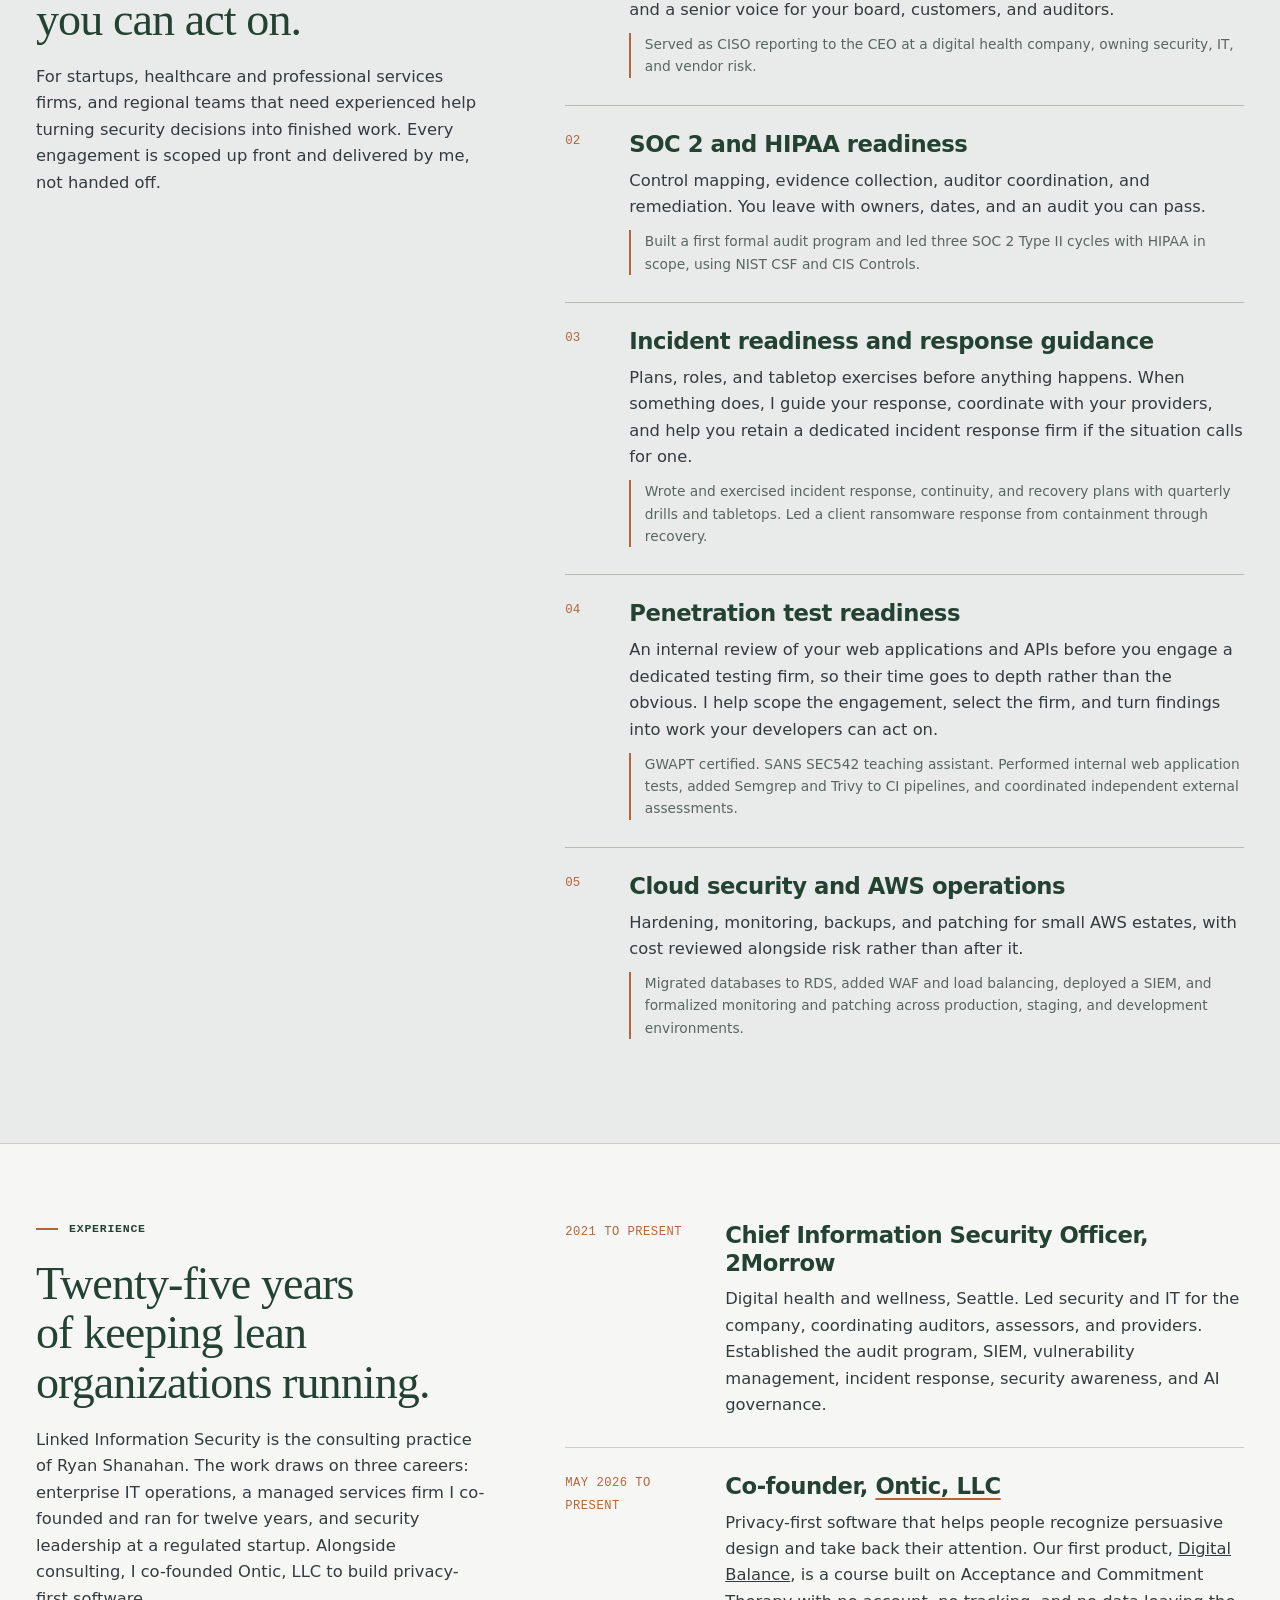
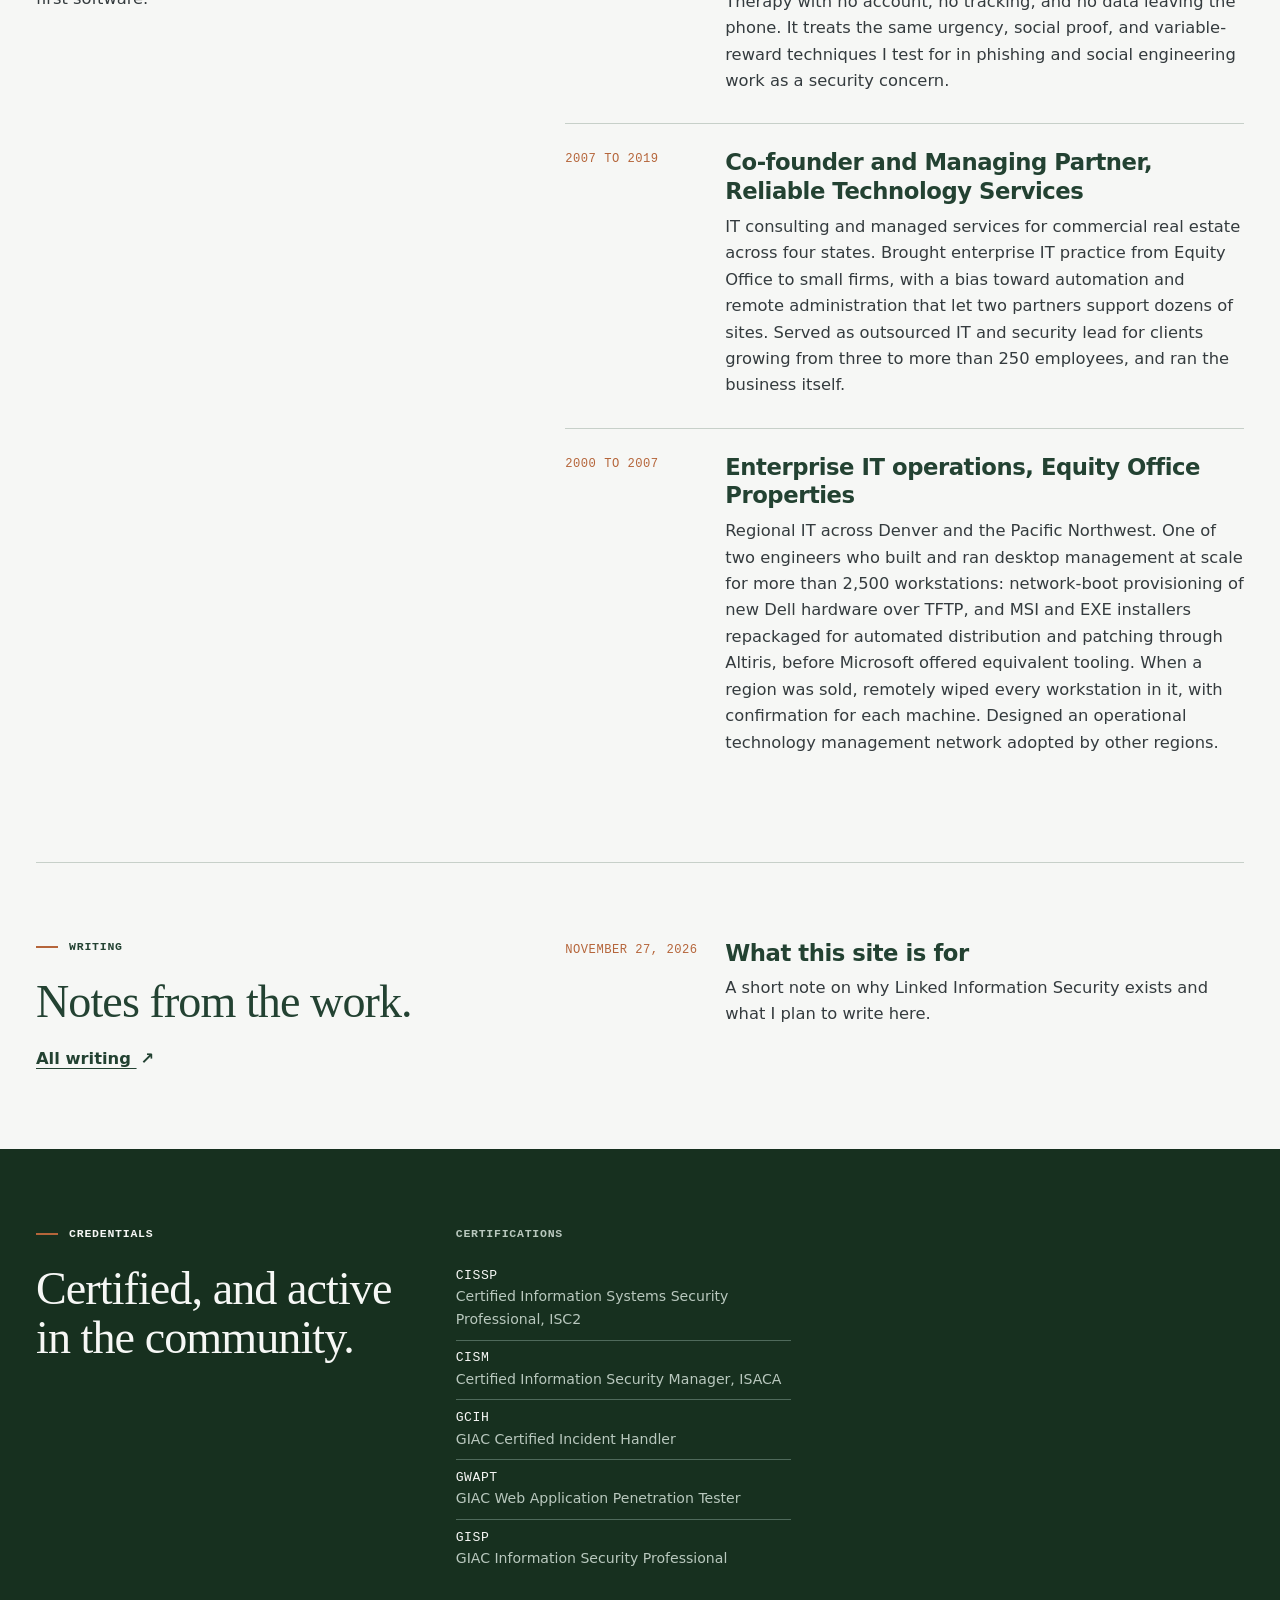
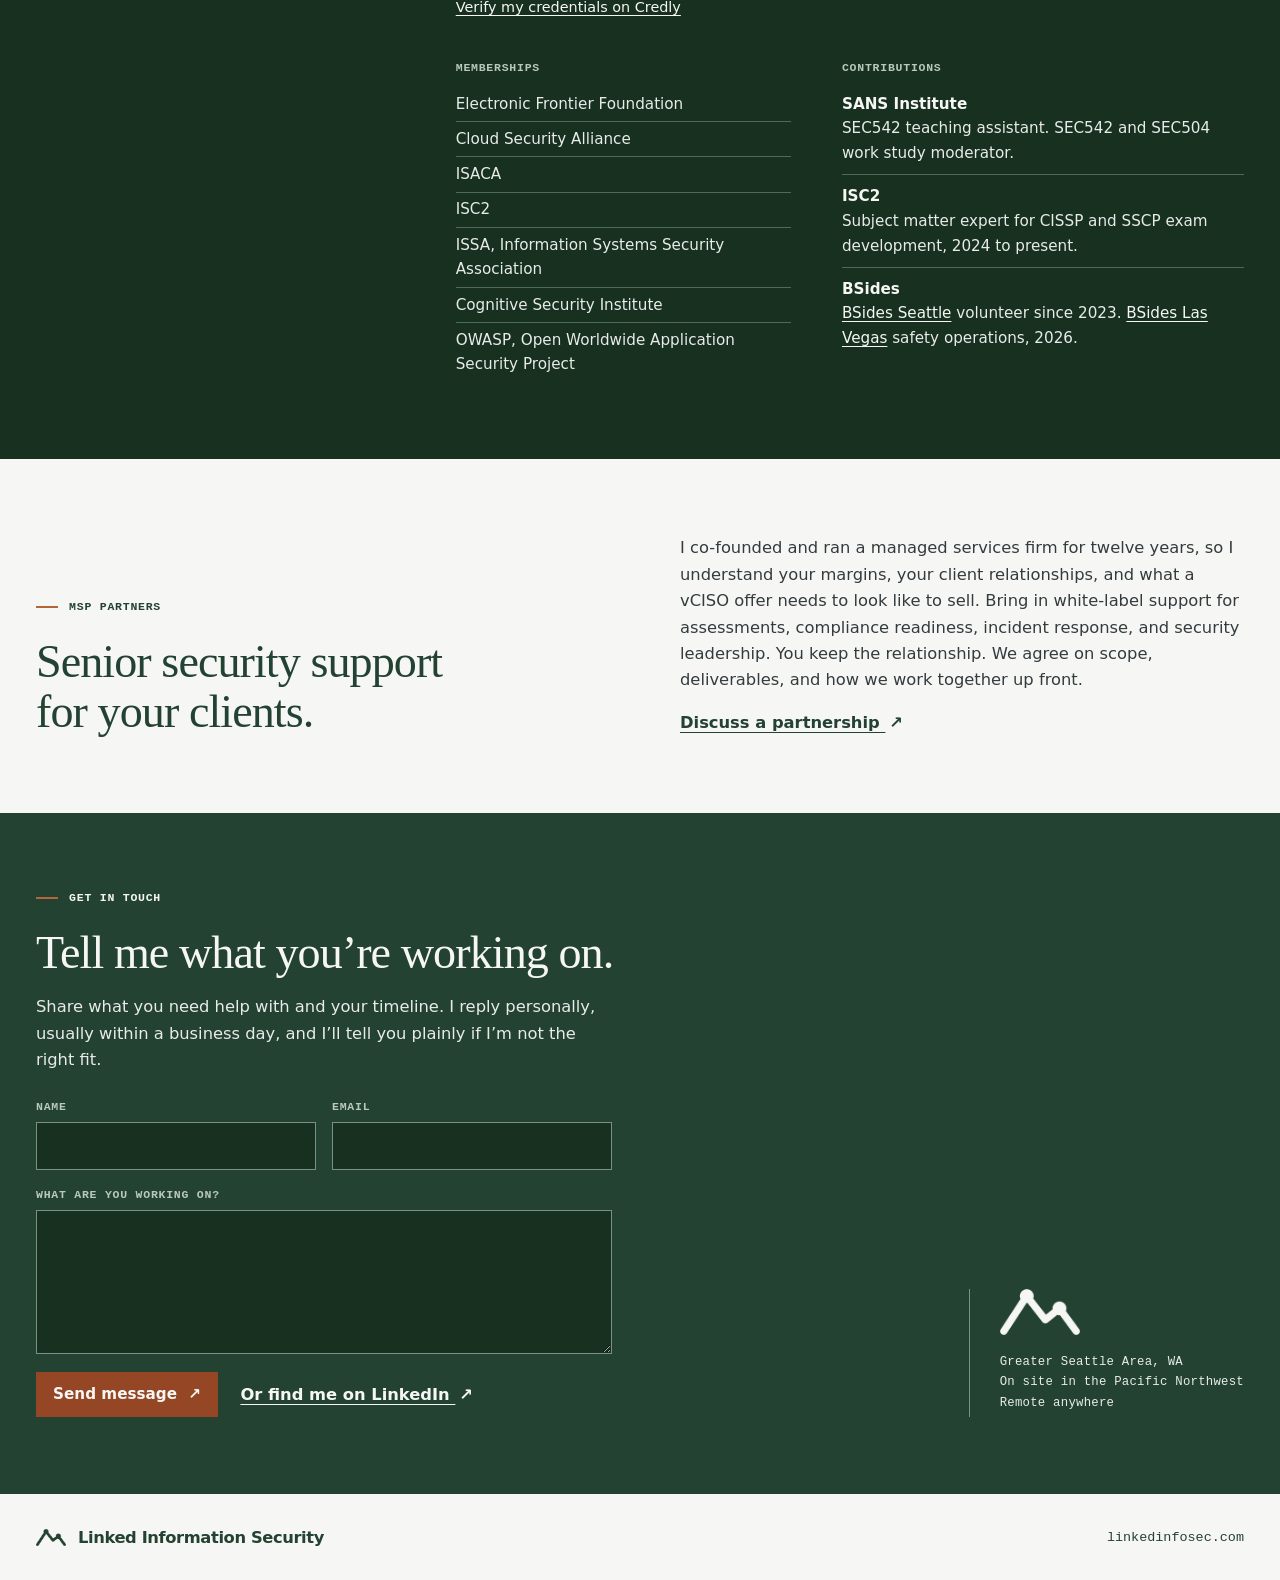
==== commit 35c7fdbb: "Add blog: Markdown posts, build script, RSS feed, first post posts/*.md render to public/blog/ via b" ====
--- a/public/index.html
+++ b/public/index.html
@@ -5,7 +5,7 @@
   <meta name="viewport" content="width=device-width, initial-scale=1">
   <meta name="theme-color" content="#F6F7F5">
   <title>Linked Information Security | Fractional CISO and Security Consulting, Seattle</title>
-  <meta name="description" content="Fractional CISO, SOC 2, HIPAA, and NIST readiness, incident readiness, and security program guidance from Ryan Shanahan, a Seattle security leader with 25+ years in technology.">
+  <meta name="description" content="Fractional CISO, SOC 2 and HIPAA readiness, incident readiness, and security program guidance from Ryan Shanahan, a Seattle security leader with 25+ years in technology.">
   <meta property="og:type" content="website">
   <meta property="og:title" content="Linked Information Security">
   <meta property="og:description" content="Senior security leadership, sized for lean teams. Seattle and remote.">
@@ -61,7 +61,7 @@
         <div class="section-intro">
           <p class="eyebrow"><span aria-hidden="true"></span> Services</p>
           <h2 id="services-heading">Security work you can act on.</h2>
-          <p>For startups, healthcare and professional services firms, public sector teams, and government contractors that need experienced help turning security decisions into finished work. Every engagement is scoped up front and delivered by me, not handed off.</p>
+          <p>For startups, healthcare and professional services firms, and regional teams that need experienced help turning security decisions into finished work. Every engagement is scoped up front and delivered by me, not handed off.</p>
         </div>
         <ol class="services-list">
           <li>
@@ -70,8 +70,8 @@
             <p class="basis">Served as CISO reporting to the CEO at a digital health company, owning security, IT, and vendor risk.</p>
           </li>
           <li>
-            <h3>SOC 2, HIPAA, and NIST readiness</h3>
-            <p>Control mapping, evidence collection, auditor coordination, and remediation against SOC 2, HIPAA, or a NIST framework such as CSF, RMF, or 800-171. You leave with owners, dates, and an audit you can pass.</p>
+            <h3>SOC 2 and HIPAA readiness</h3>
+            <p>Control mapping, evidence collection, auditor coordination, and remediation. You leave with owners, dates, and an audit you can pass.</p>
             <p class="basis">Built a first formal audit program and led three SOC 2 Type II cycles with HIPAA in scope, using NIST CSF and CIS Controls.</p>
           </li>
           <li>
--- a/public/assets/site.css
+++ b/public/assets/site.css
@@ -150,6 +150,32 @@
 .timeline li:first-child { border-top: 0; padding-top: 0; }
 .when { font: 500 .76rem/1.9 var(--mono); letter-spacing: .04em; color: var(--cedar); text-transform: uppercase; }
 .timeline div p { margin-top: .55rem; }
+
+/* Writing */
+.latest { padding-block: clamp(3rem, 6vw, 5.5rem); display: grid; grid-template-columns: .8fr 1.2fr; gap: clamp(2rem, 6vw, 6.25rem); border-top: 1px solid var(--line); }
+.post-list li { display: grid; grid-template-columns: 8.5rem 1fr; gap: .5rem 1.5rem; border-top: 1px solid var(--line); padding-block: 1.5rem 1.8rem; }
+.post-list li:first-child { border-top: 0; padding-top: 0; }
+.post-list time { font: 500 .76rem/1.9 var(--mono); letter-spacing: .04em; color: var(--cedar); text-transform: uppercase; }
+.post-list h3 a { text-decoration: none; }
+.post-list h3 a:hover { text-decoration: underline; text-underline-offset: .22em; }
+.post-list p { margin-top: .45rem; }
+.page { padding-block: clamp(3rem, 6vw, 5.5rem); }
+.post, .post-index .lede, .post-index .post-list { max-width: 44rem; }
+.post-index .post-list { margin-top: 2.5rem; }
+.post h1 { font-size: clamp(2.4rem, 4.6vw, 4rem); }
+.prose { margin-top: 2rem; font-size: 1.08rem; }
+.prose > * + * { margin-top: 1.1em; }
+.prose h2 { font-size: clamp(1.5rem, 2.4vw, 2rem); margin-top: 2.2em; }
+.prose h3 { margin-top: 1.8em; }
+.prose a { color: var(--evergreen); text-underline-offset: .2em; }
+.prose ul, .prose ol { padding-left: 1.3rem; list-style: revert; }
+.prose li + li { margin-top: .4em; }
+.prose blockquote { margin: 1.4em 0; padding-left: 1.2rem; border-left: 3px solid var(--cedar); color: var(--slate); }
+.prose code { font: .9em var(--mono); background: var(--mist); padding: .1em .35em; }
+.prose pre { background: var(--mist); padding: 1rem 1.2rem; overflow-x: auto; border-left: 3px solid var(--cedar); }
+.prose pre code { background: none; padding: 0; }
+.prose hr { border: 0; border-top: 1px solid var(--line); }
+.post-back { margin-top: 3rem; }
 
 /* Credentials */
 .credentials-band { background: var(--deep); color: var(--mist); }
@@ -215,7 +241,7 @@
 
 @media (max-width: 900px) {
   .wrap { width: calc(100% - 2.75rem); }
-  .section-layout, .experience, .credentials-layout { grid-template-columns: 1fr; }
+  .section-layout, .experience, .latest, .credentials-layout { grid-template-columns: 1fr; }
   .memberships { grid-column: auto; }
   .section-layout .section-intro { position: static; }
   .section-intro h2 { text-wrap: initial; }
@@ -235,7 +261,7 @@
   .proof > div { border-left: 0; border-top: 1px solid var(--line-dark); }
   .proof > div:first-child { border-top: 0; }
   .services-list li { grid-template-columns: 2.2rem 1fr; }
-  .timeline li { grid-template-columns: 1fr; gap: .25rem; }
+  .timeline li, .post-list li { grid-template-columns: 1fr; gap: .25rem; }
   .partner { grid-template-columns: 1fr; }
   .footer-inner { display: grid; align-content: center; gap: .5rem; padding-block: 1rem; }
 }
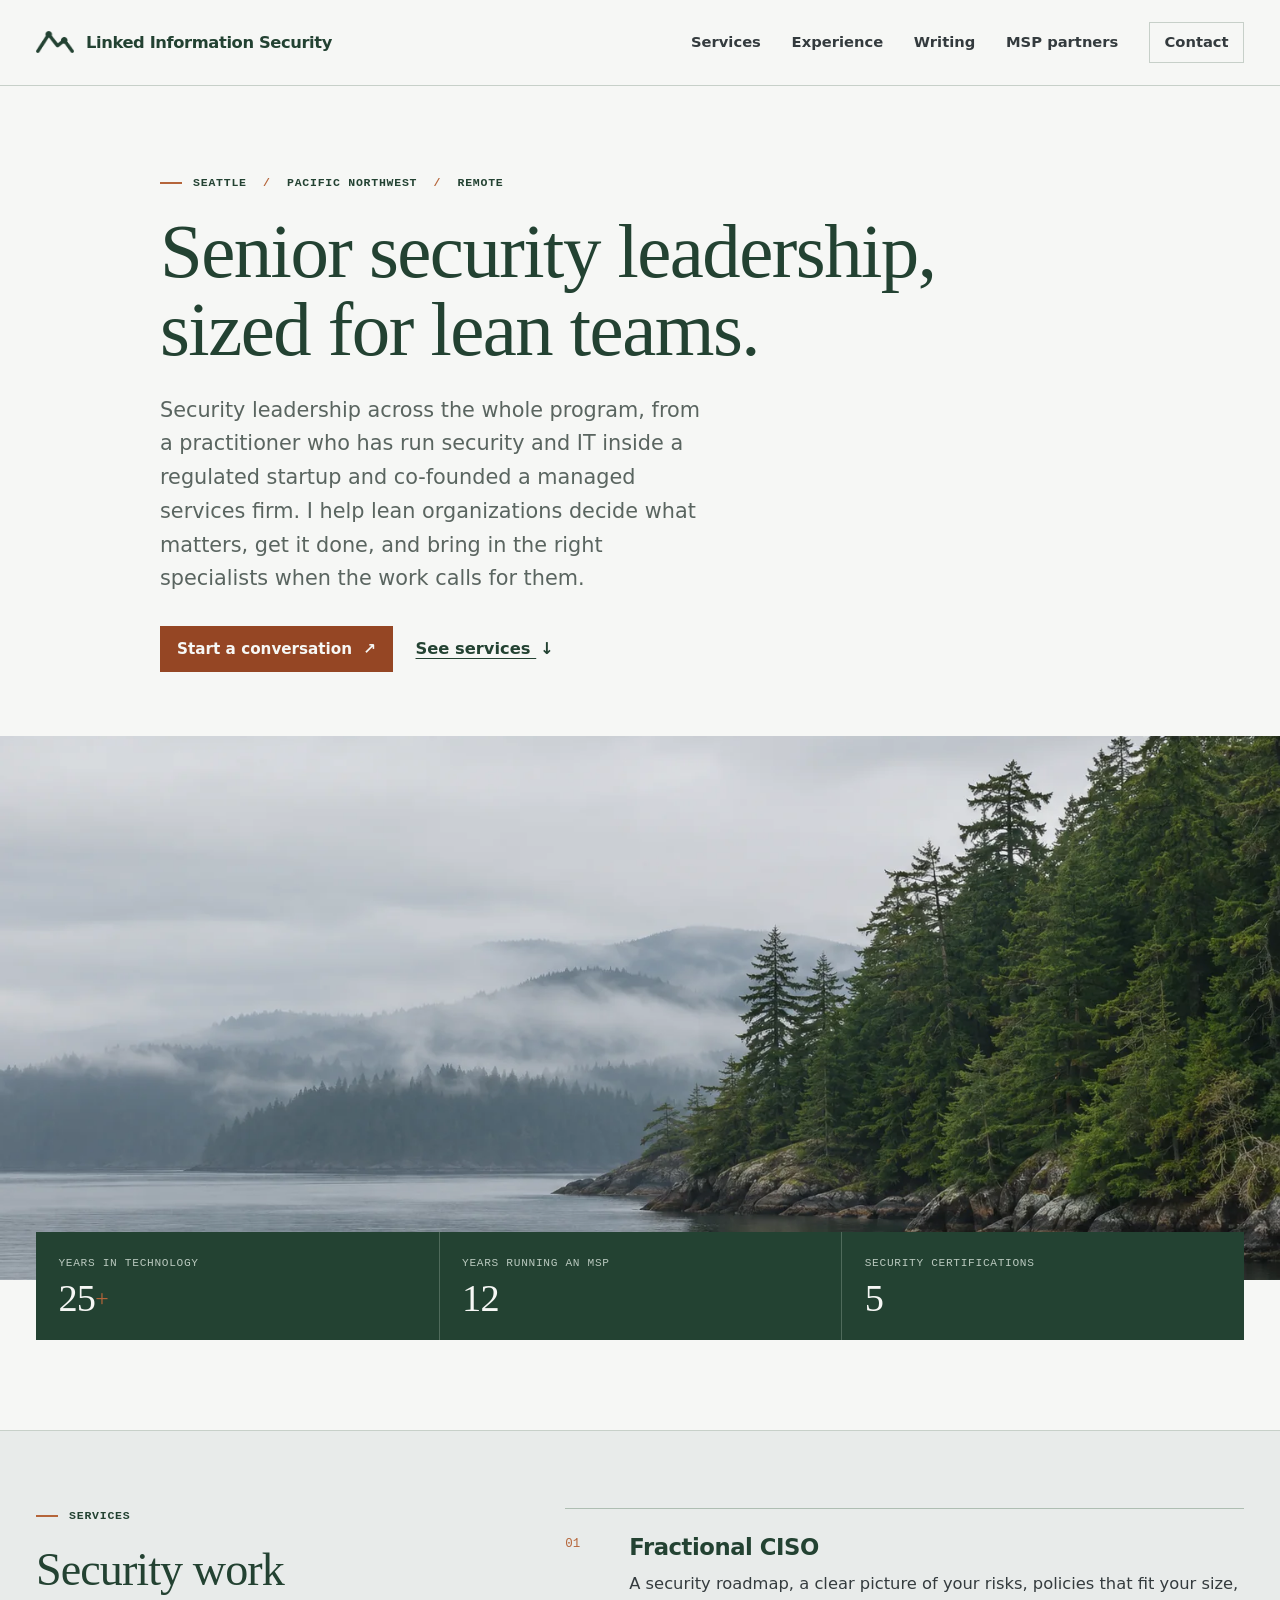
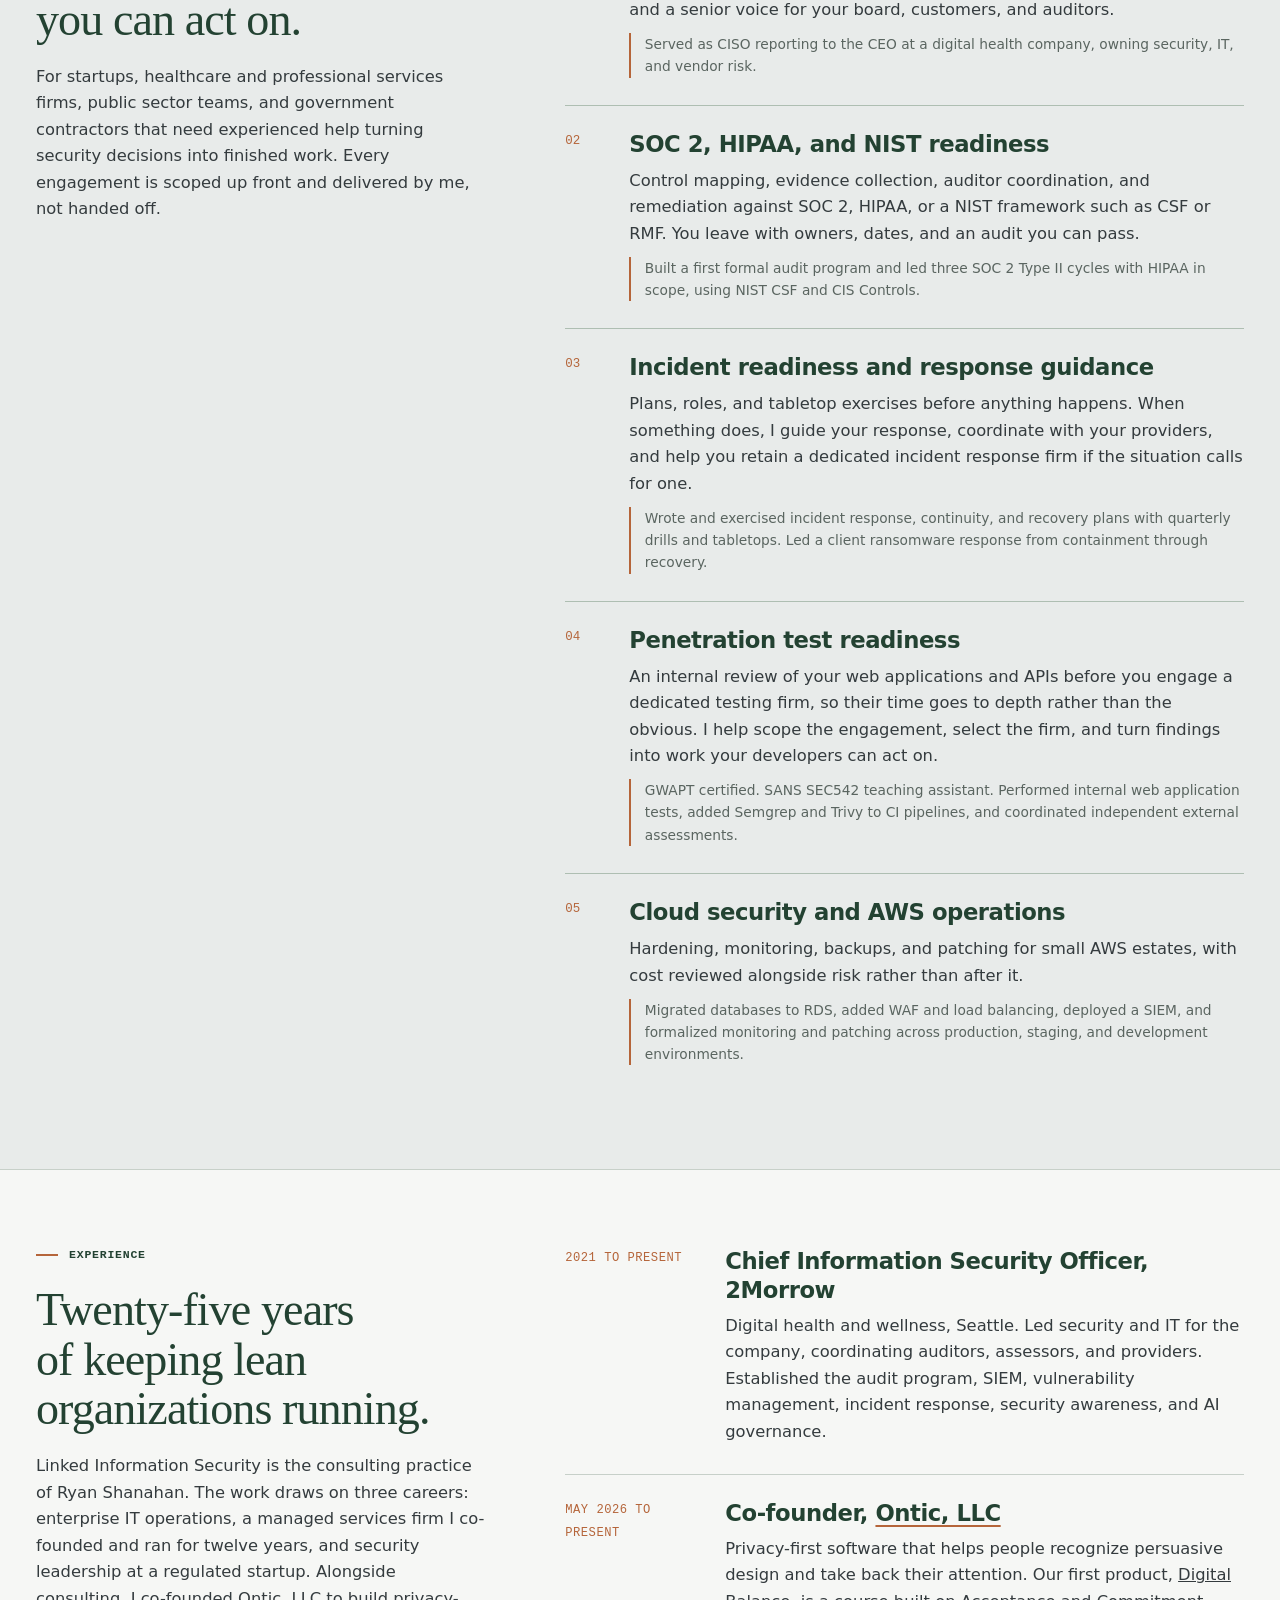
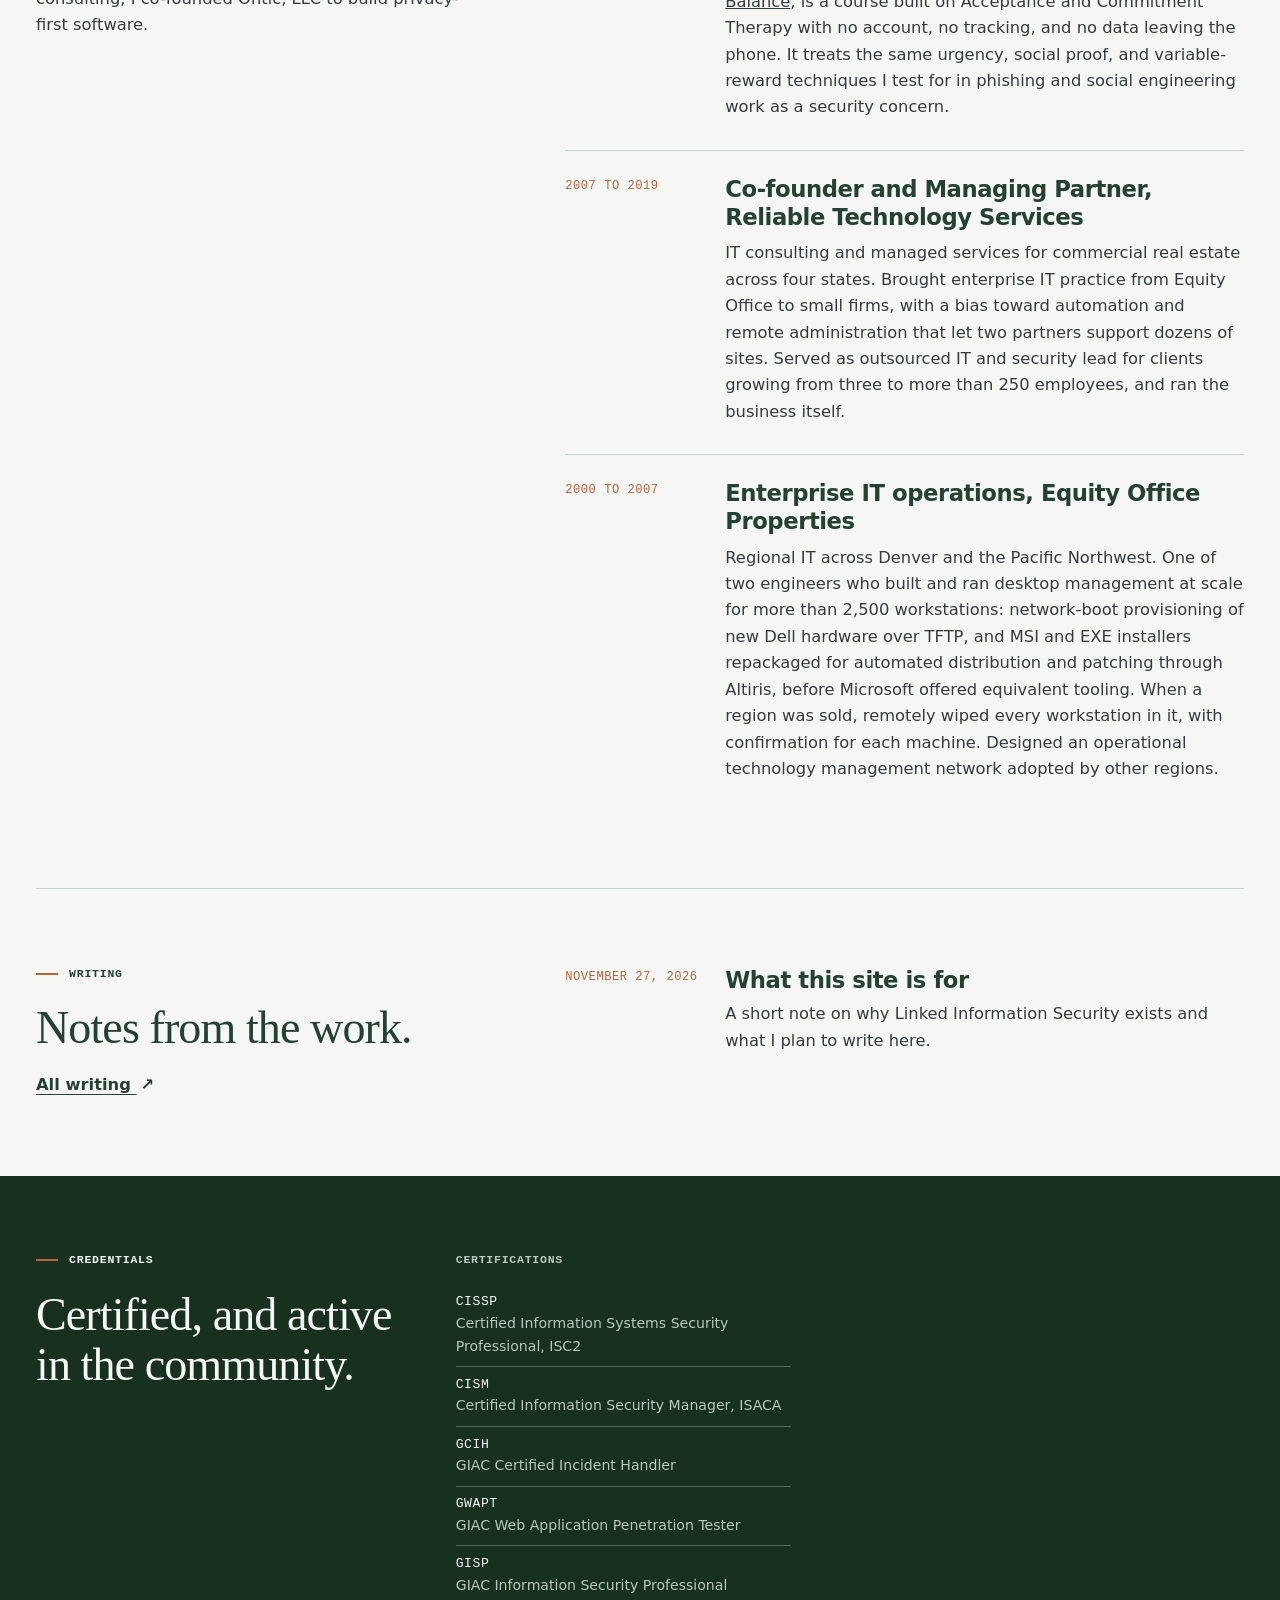
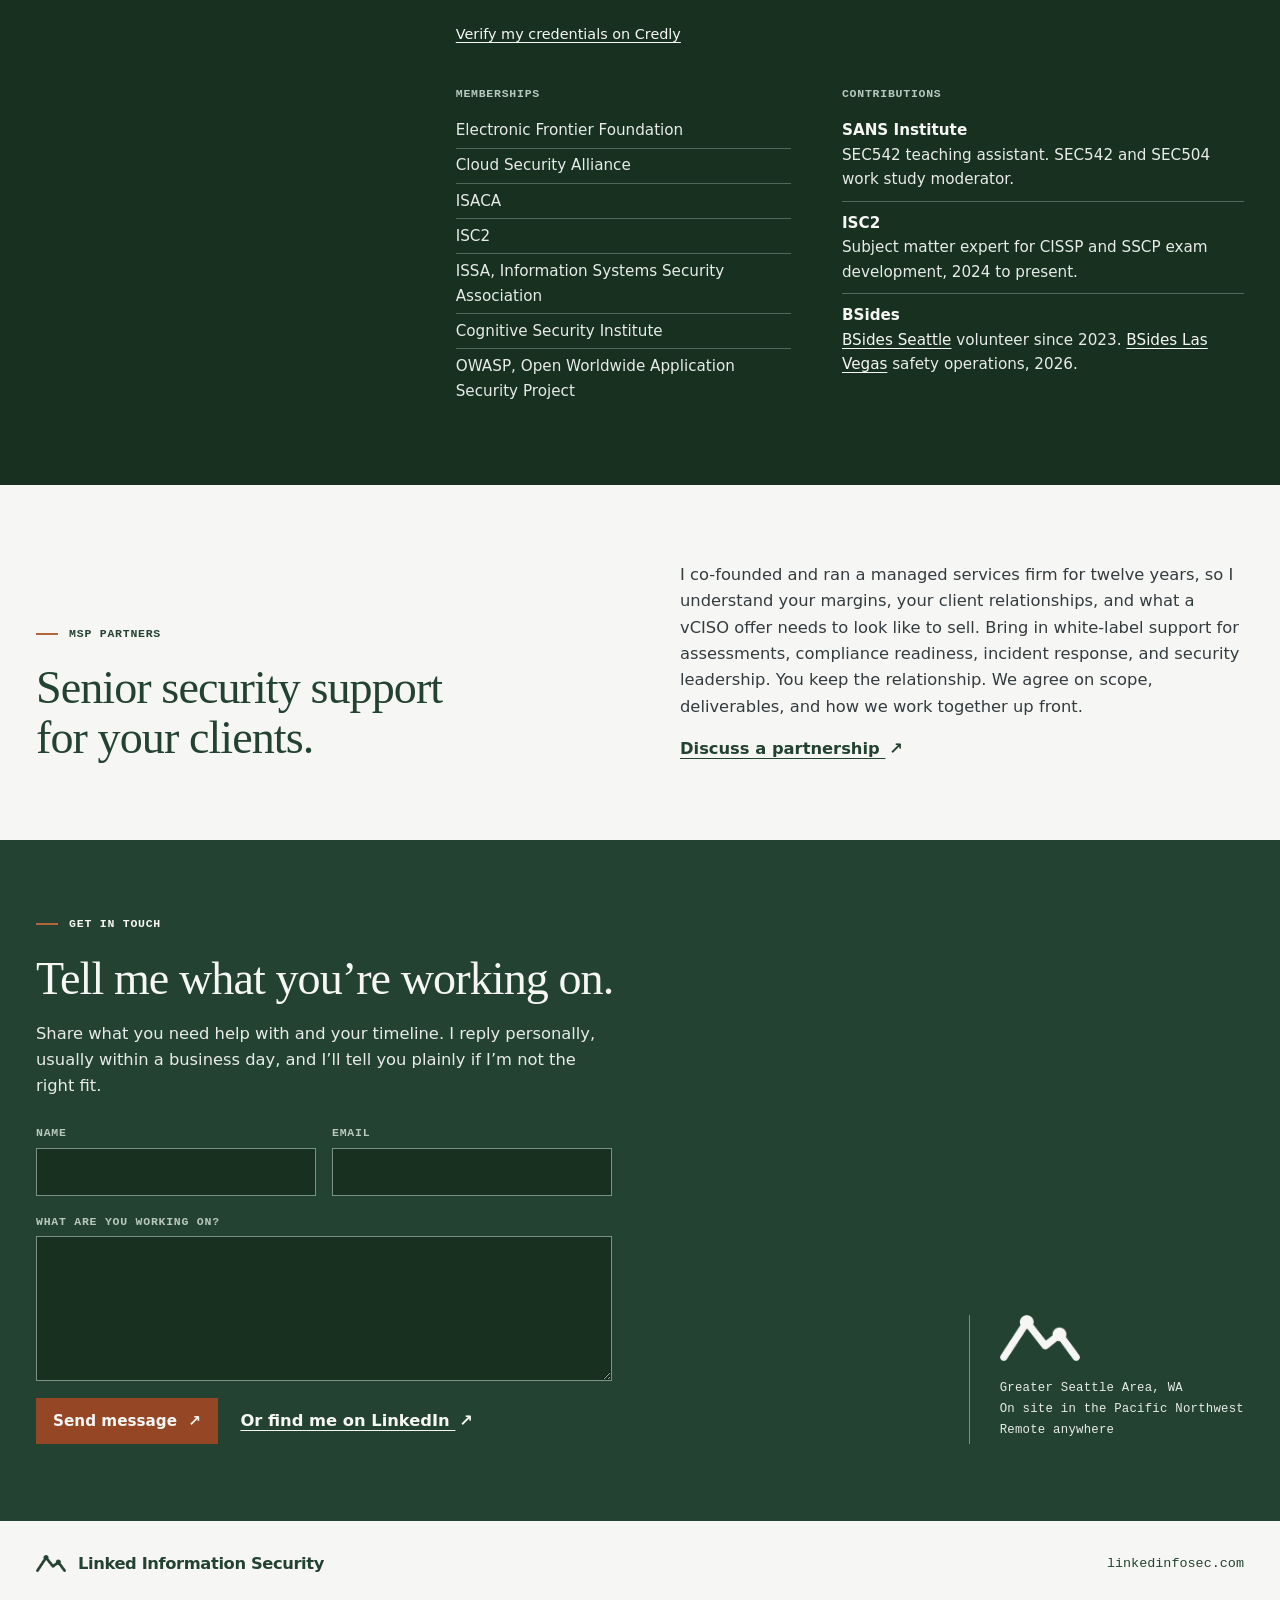
==== commit bc275b23: "Drop 800-171 from compliance service Co-Authored-By: Claude Fable 5.1 <noreply@anthropic.com>" ====
--- a/public/index.html
+++ b/public/index.html
@@ -5,7 +5,7 @@
   <meta name="viewport" content="width=device-width, initial-scale=1">
   <meta name="theme-color" content="#F6F7F5">
   <title>Linked Information Security | Fractional CISO and Security Consulting, Seattle</title>
-  <meta name="description" content="Fractional CISO, SOC 2 and HIPAA readiness, incident readiness, and security program guidance from Ryan Shanahan, a Seattle security leader with 25+ years in technology.">
+  <meta name="description" content="Fractional CISO, SOC 2, HIPAA, and NIST readiness, incident readiness, and security program guidance from Ryan Shanahan, a Seattle security leader with 25+ years in technology.">
   <meta property="og:type" content="website">
   <meta property="og:title" content="Linked Information Security">
   <meta property="og:description" content="Senior security leadership, sized for lean teams. Seattle and remote.">
@@ -61,7 +61,7 @@
         <div class="section-intro">
           <p class="eyebrow"><span aria-hidden="true"></span> Services</p>
           <h2 id="services-heading">Security work you can act on.</h2>
-          <p>For startups, healthcare and professional services firms, and regional teams that need experienced help turning security decisions into finished work. Every engagement is scoped up front and delivered by me, not handed off.</p>
+          <p>For startups, healthcare and professional services firms, public sector teams, and government contractors that need experienced help turning security decisions into finished work. Every engagement is scoped up front and delivered by me, not handed off.</p>
         </div>
         <ol class="services-list">
           <li>
@@ -70,8 +70,8 @@
             <p class="basis">Served as CISO reporting to the CEO at a digital health company, owning security, IT, and vendor risk.</p>
           </li>
           <li>
-            <h3>SOC 2 and HIPAA readiness</h3>
-            <p>Control mapping, evidence collection, auditor coordination, and remediation. You leave with owners, dates, and an audit you can pass.</p>
+            <h3>SOC 2, HIPAA, and NIST readiness</h3>
+            <p>Control mapping, evidence collection, auditor coordination, and remediation against SOC 2, HIPAA, or a NIST framework such as CSF or RMF. You leave with owners, dates, and an audit you can pass.</p>
             <p class="basis">Built a first formal audit program and led three SOC 2 Type II cycles with HIPAA in scope, using NIST CSF and CIS Controls.</p>
           </li>
           <li>
